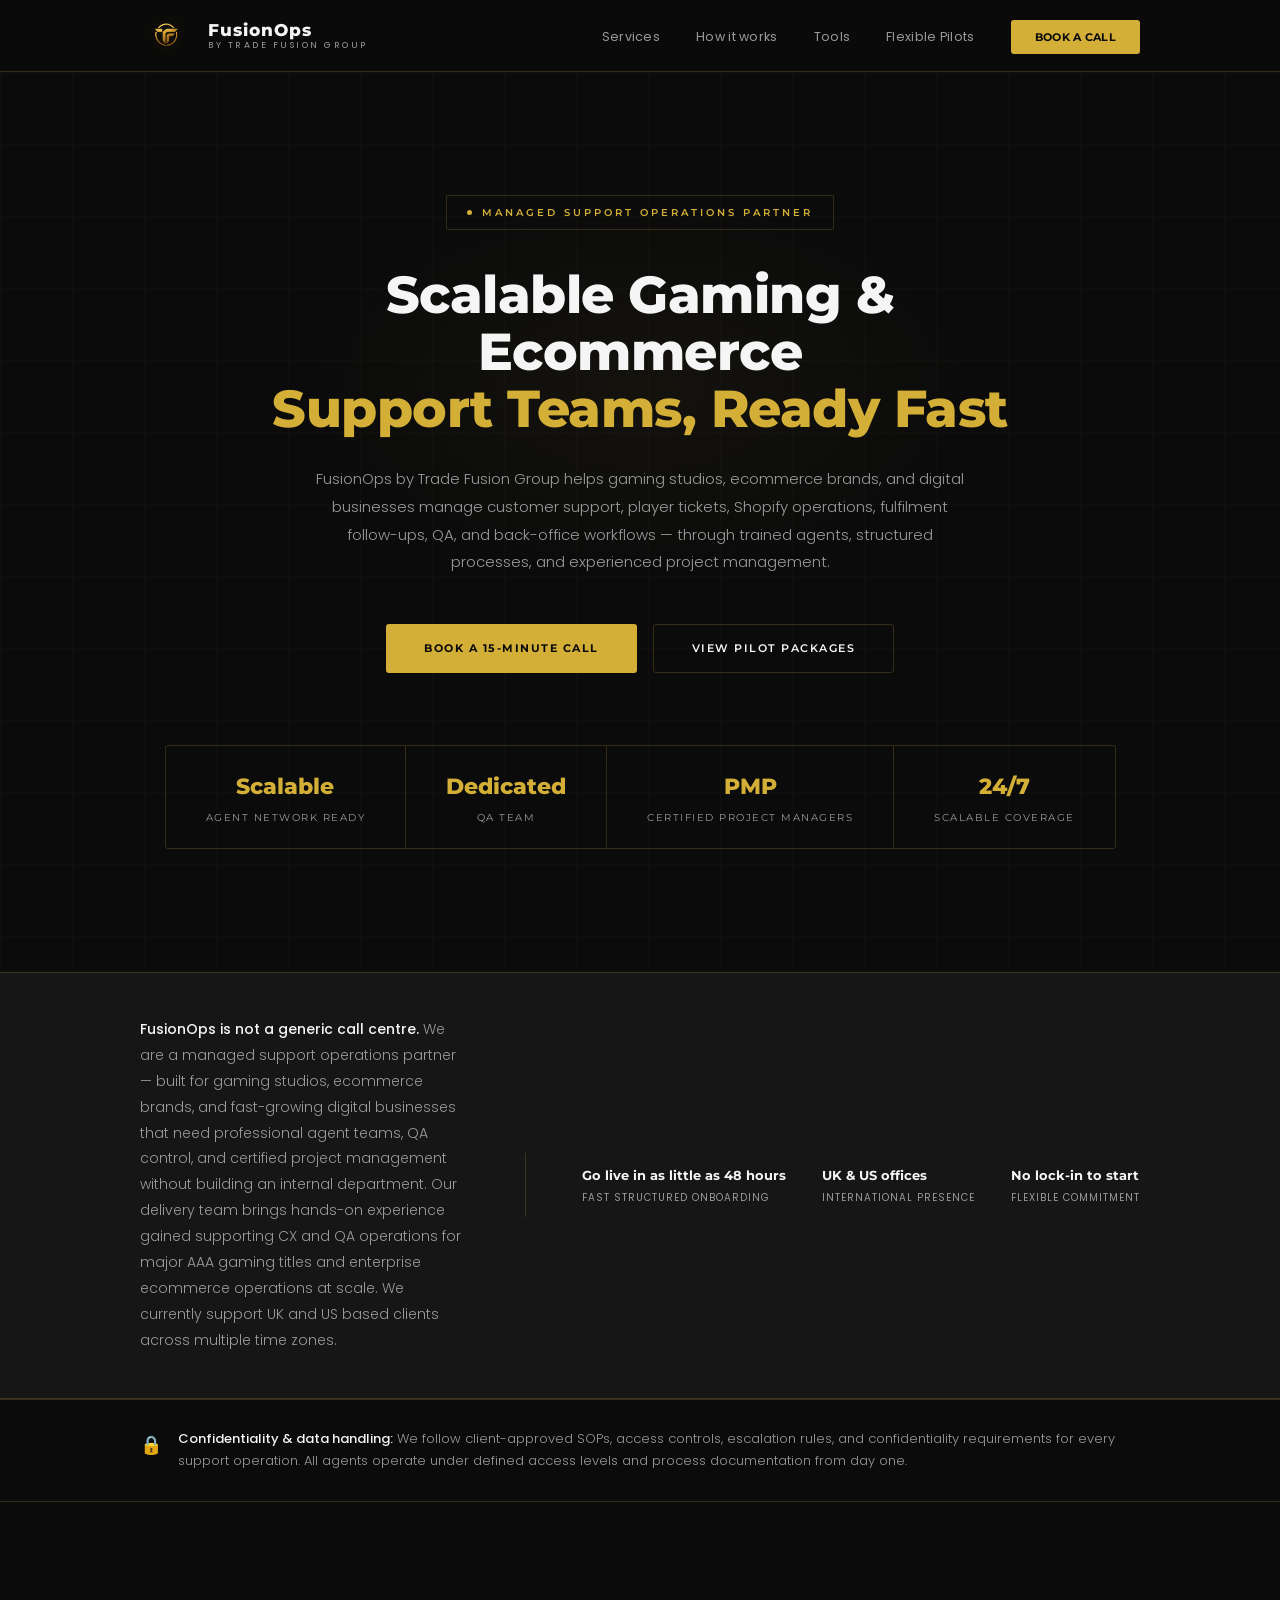
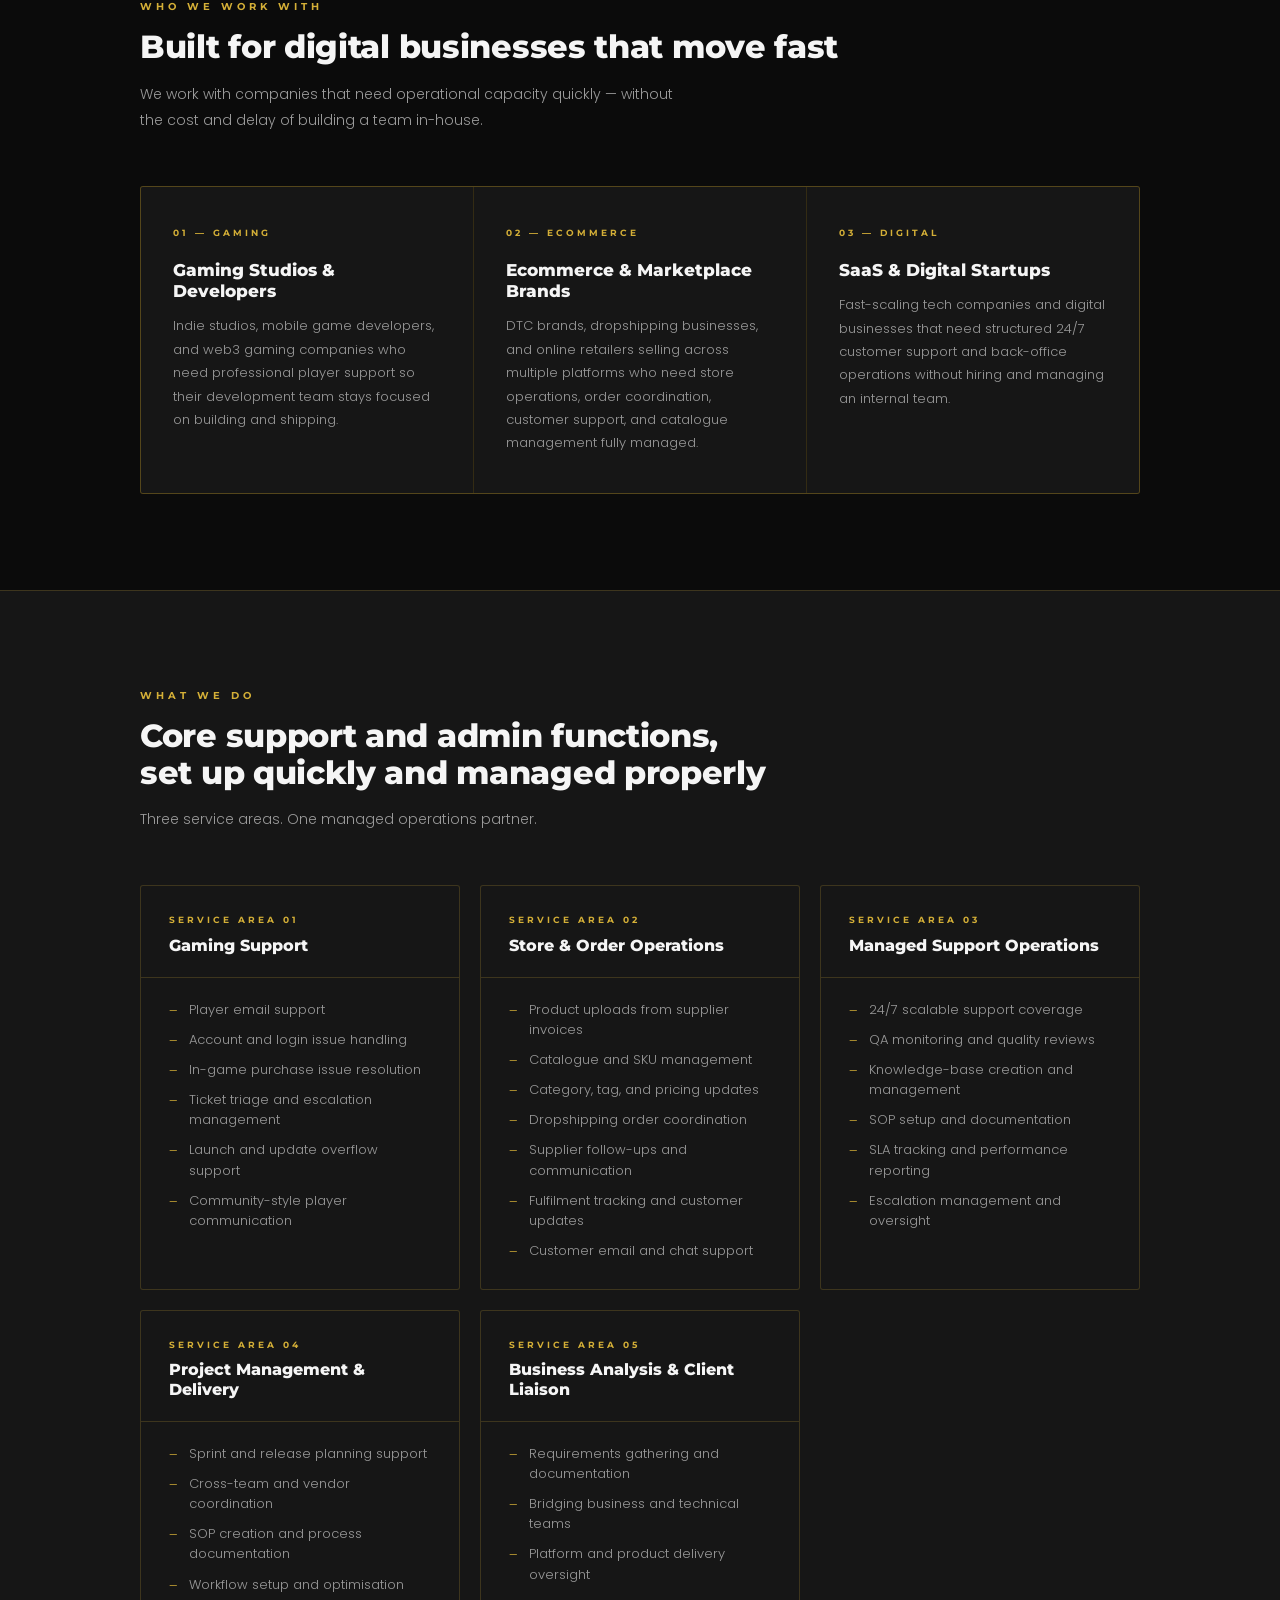
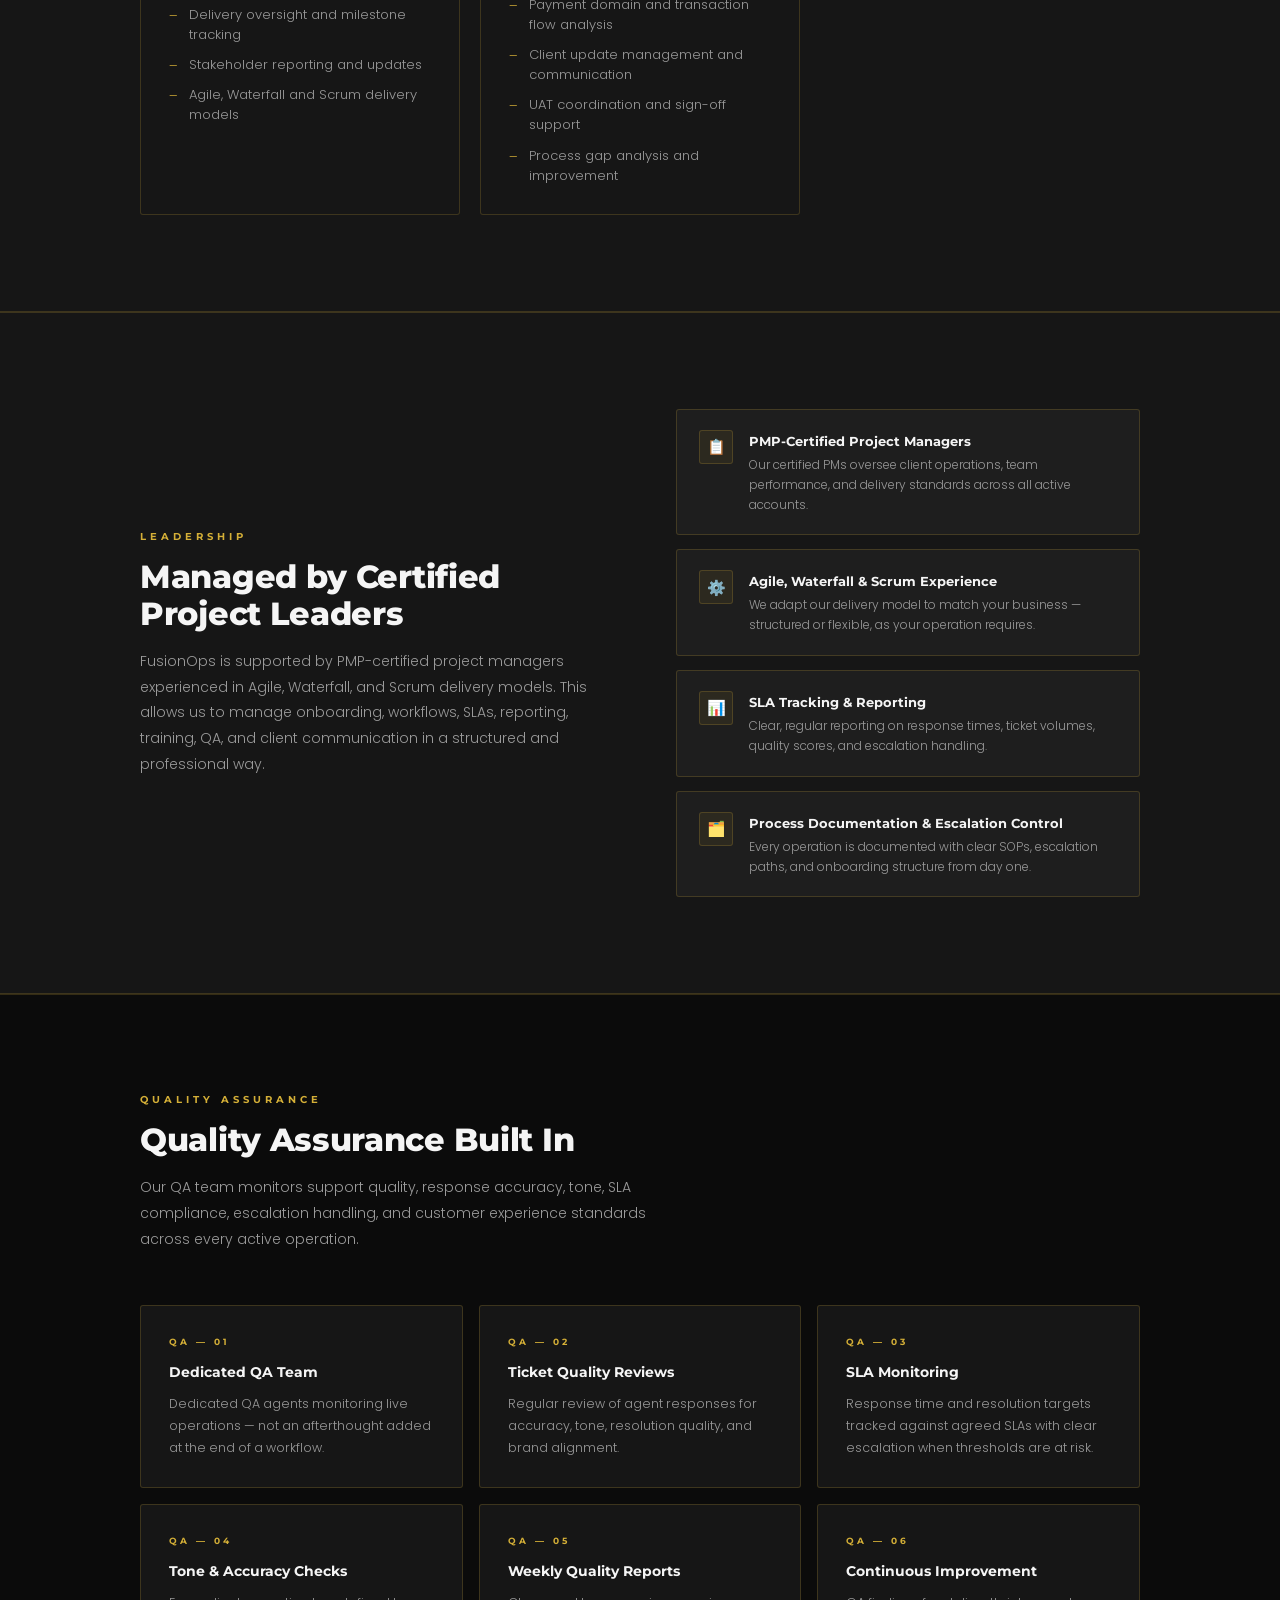
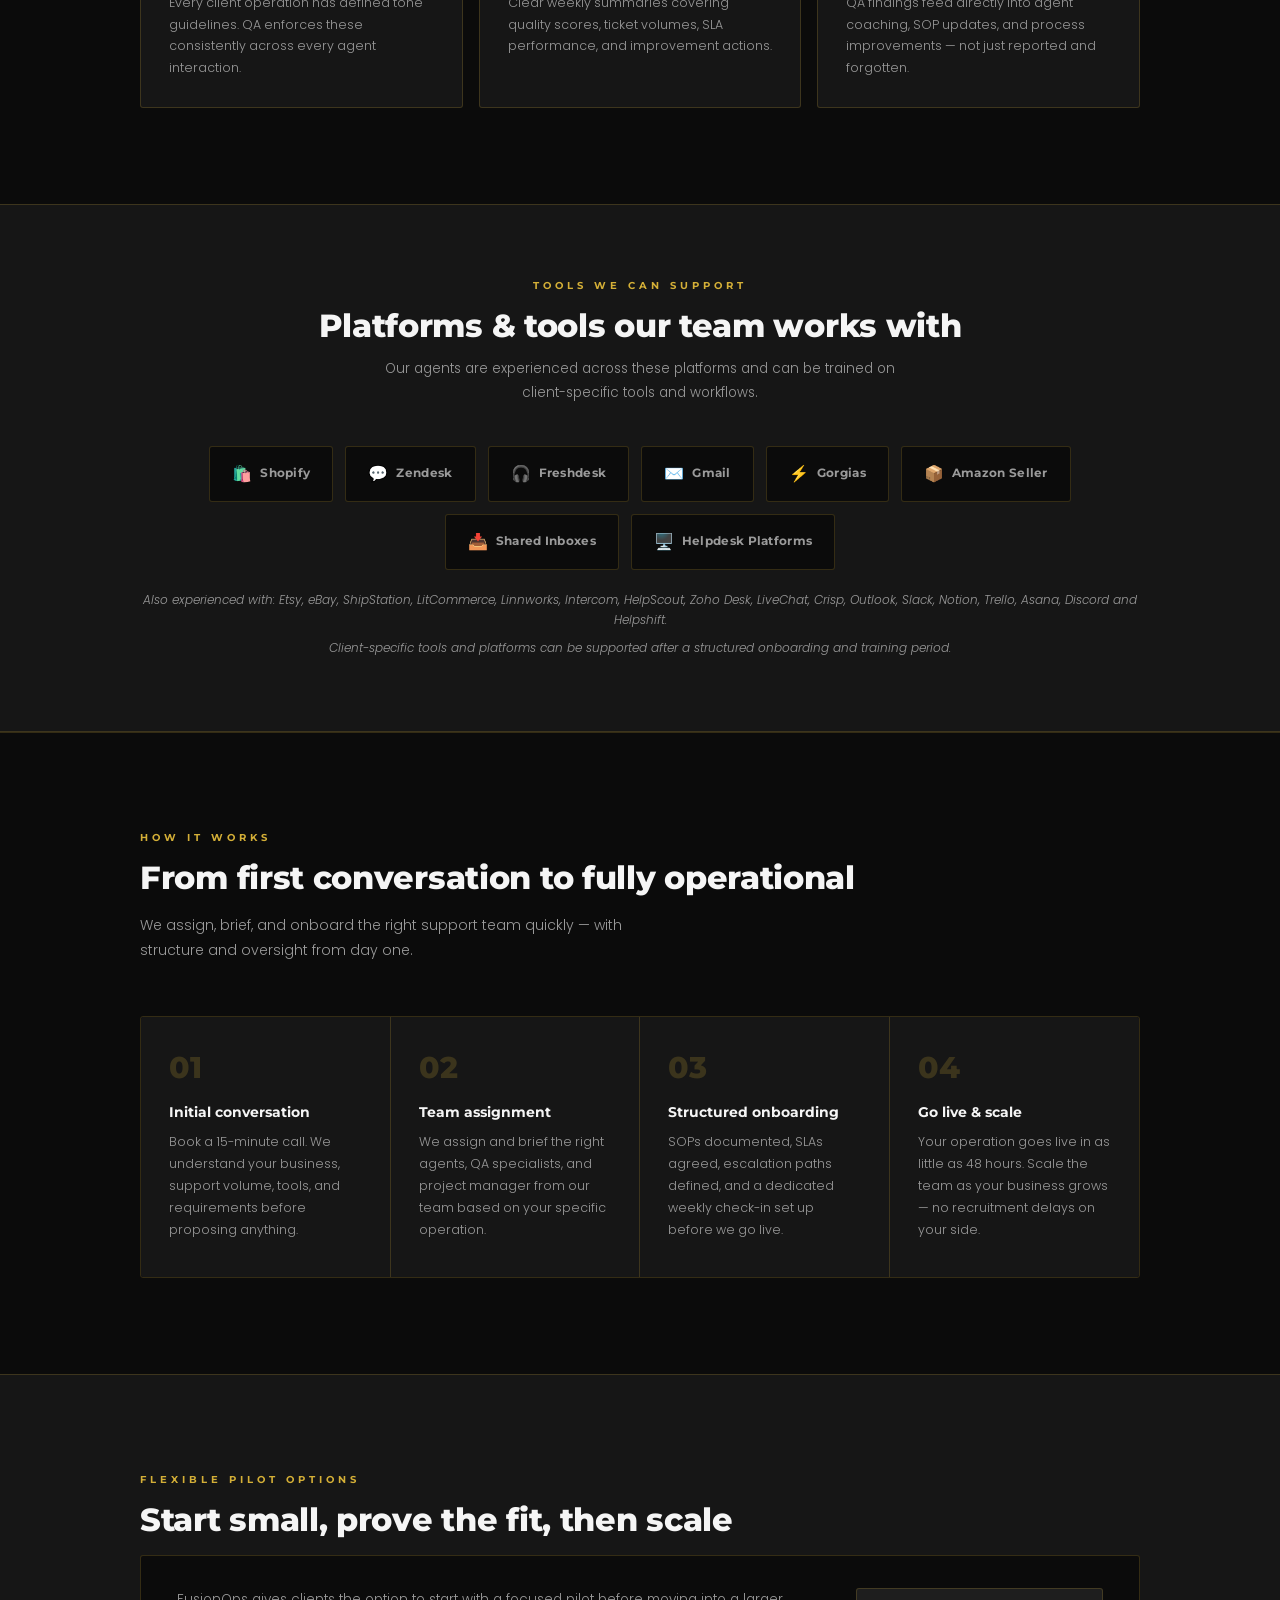
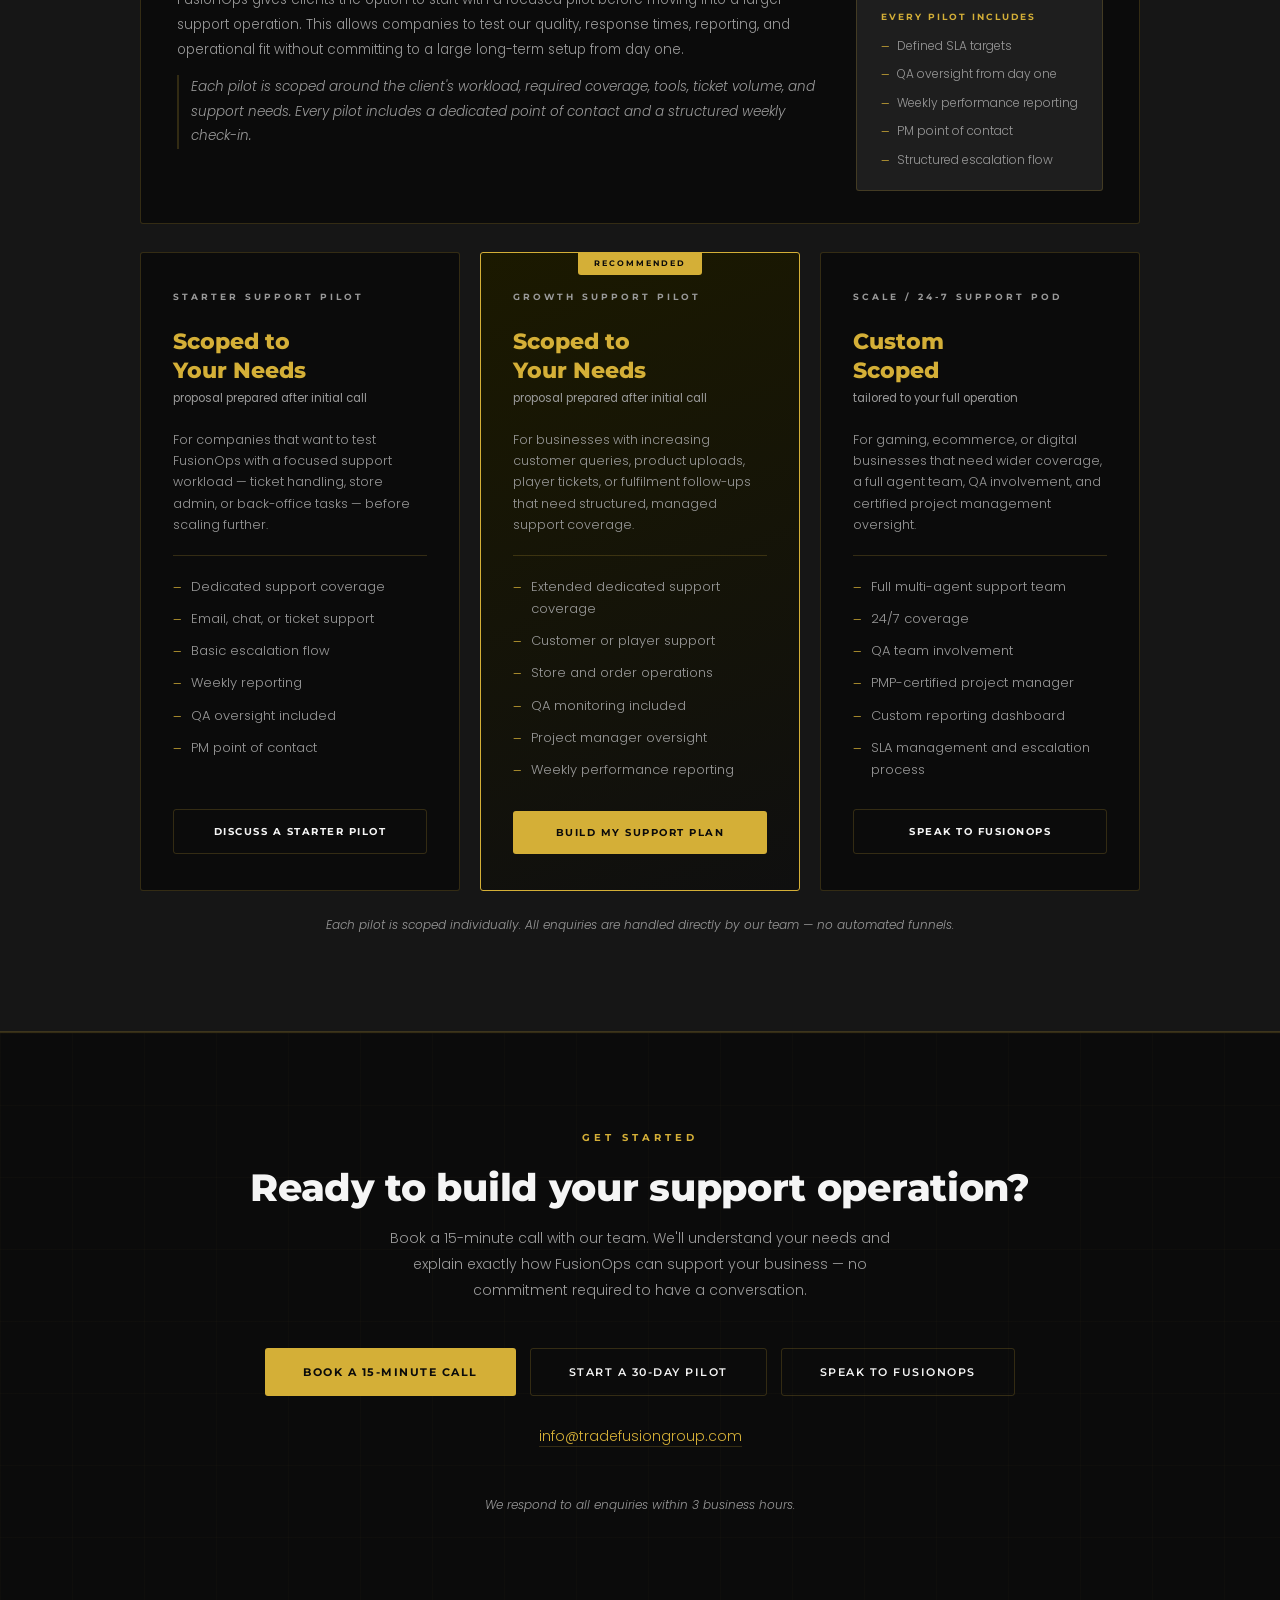
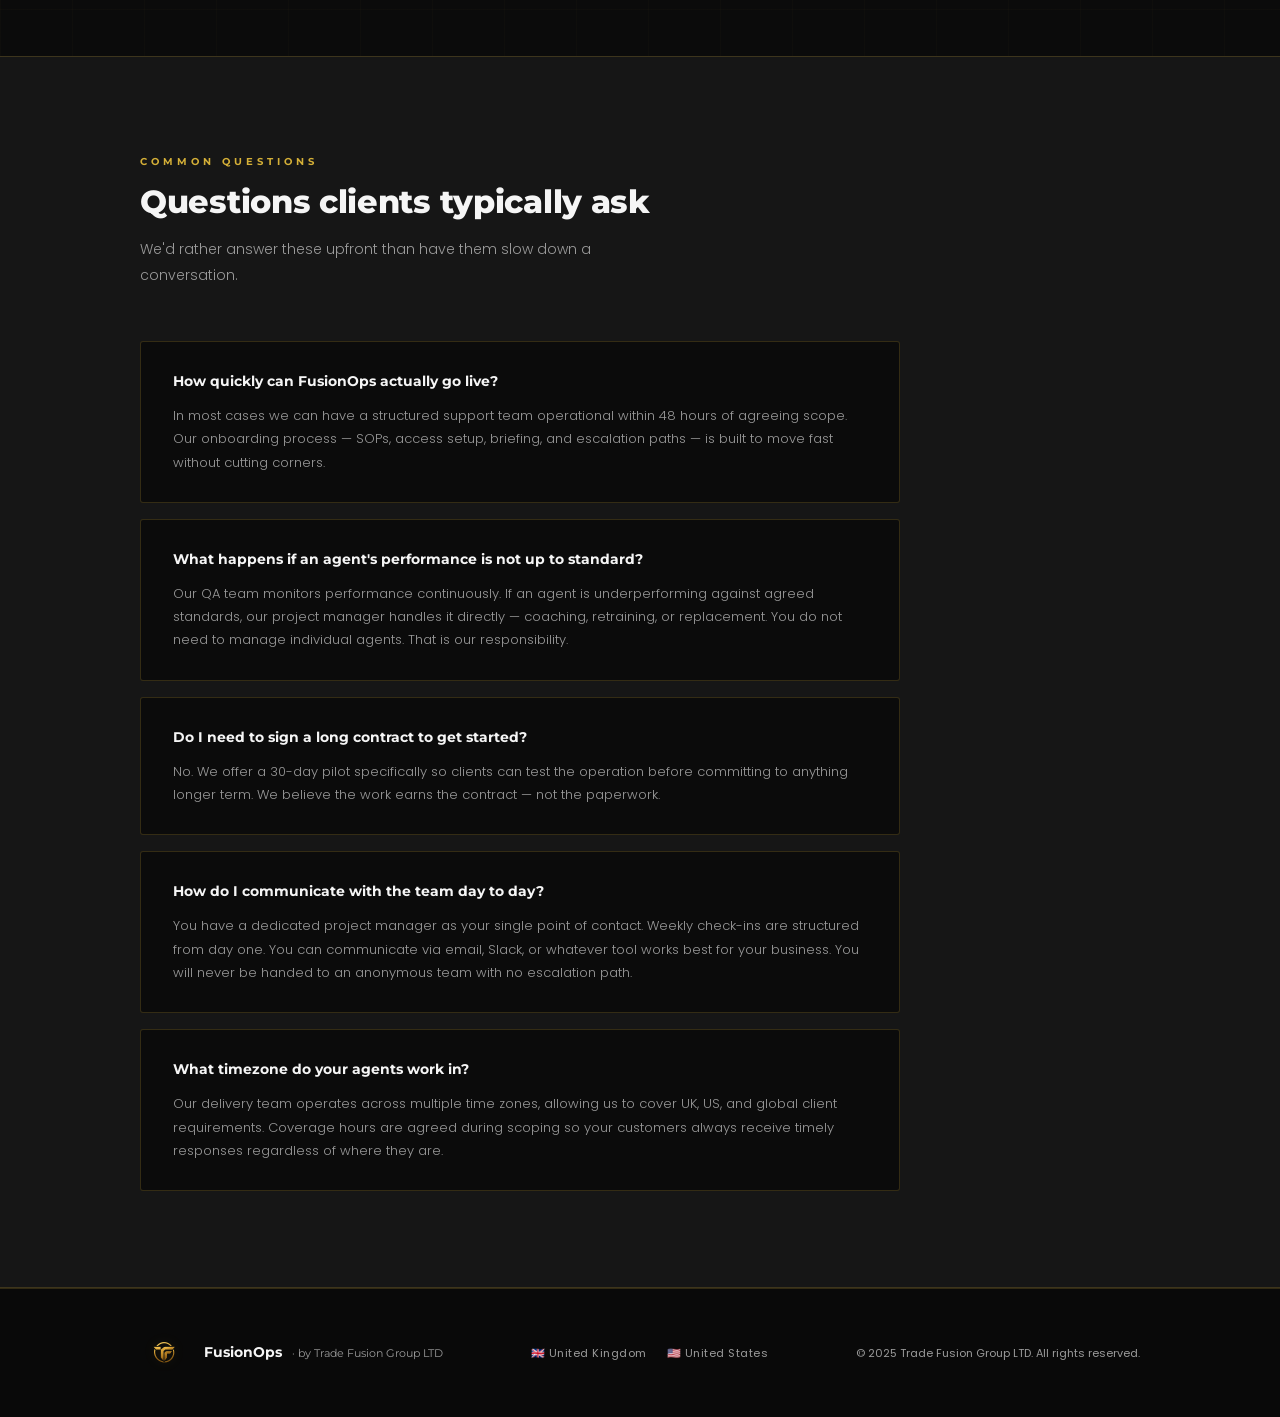
==== index.html @ d7ef48b3 "Add files via upload" ====
<!DOCTYPE html>
<html lang="en">
<head>
<meta charset="UTF-8">
<meta name="viewport" content="width=device-width, initial-scale=1.0">
<title>FusionOps — Managed Support Operations by Trade Fusion Group</title>
<link href="https://fonts.googleapis.com/css2?family=Montserrat:wght@300;400;500;600;700;800&family=Poppins:wght@300;400;500;600&display=swap" rel="stylesheet">
<style>
:root {
  --black: #0B0B0B;
  --charcoal: #161616;
  --charcoal2: #1e1e1e;
  --gold: #D4AF37;
  --gold-light: #E5C76B;
  --gold-soft: rgba(212,175,55,0.08);
  --gold-border: rgba(212,175,55,0.2);
  --gold-border-hover: rgba(212,175,55,0.45);
  --white: #F5F5F5;
  --muted: #9A9A9A;
  --border: rgba(255,255,255,0.06);
}
*,*::before,*::after{margin:0;padding:0;box-sizing:border-box}
html{scroll-behavior:smooth}
body{background:var(--black);color:var(--white);font-family:'Poppins',sans-serif;font-size:15px;line-height:1.7;-webkit-font-smoothing:antialiased}
.section-inner{max-width:1080px;margin:0 auto;padding:0 40px}
.section-tag{font-family:'Montserrat',sans-serif;font-size:10px;font-weight:700;letter-spacing:4px;text-transform:uppercase;color:var(--gold);margin-bottom:14px;display:block}
.section-title{font-family:'Montserrat',sans-serif;font-size:clamp(22px,2.8vw,32px);font-weight:800;color:var(--white);line-height:1.15;margin-bottom:16px;letter-spacing:-0.3px}
.section-sub{font-size:14px;color:var(--muted);max-width:540px;font-weight:300;line-height:1.85;margin-bottom:52px}
section{padding:96px 0}
.alt-bg{background:var(--charcoal)}

/* NAV */
nav{position:sticky;top:0;z-index:100;background:rgba(11,11,11,0.97);backdrop-filter:blur(20px);border-bottom:1px solid var(--gold-border);height:72px;display:flex;align-items:center}
.nav-inner{max-width:1080px;margin:0 auto;padding:0 40px;display:flex;align-items:center;justify-content:space-between;width:100%}
.nav-logo{display:flex;align-items:center;gap:16px;text-decoration:none}
.nav-logo-img{width:52px;height:52px;object-fit:contain;filter:drop-shadow(0 0 8px rgba(212,175,55,0.15))}
.nav-logo-text{display:flex;flex-direction:column;line-height:1.2}
.nav-fusion{font-family:'Montserrat',sans-serif;font-size:17px;font-weight:800;color:var(--white);letter-spacing:1px}
.nav-by{font-size:9px;color:var(--muted);letter-spacing:2.5px;text-transform:uppercase}
.nav-links{display:flex;align-items:center;gap:36px;list-style:none}
.nav-links a{text-decoration:none;color:var(--muted);font-size:12.5px;font-weight:400;letter-spacing:0.3px;transition:color 0.2s}
.nav-links a:hover{color:var(--white)}
.nav-cta{background:var(--gold)!important;color:#0B0B0B!important;padding:10px 24px!important;border-radius:3px;font-family:'Montserrat',sans-serif;font-weight:700!important;font-size:11px!important;letter-spacing:1px;text-transform:uppercase;transition:background 0.2s!important}
.nav-cta:hover{background:var(--gold-light)!important}

/* HERO */
.hero{min-height:100vh;display:flex;flex-direction:column;align-items:center;justify-content:center;text-align:center;padding:100px 40px;position:relative;overflow:hidden;background:var(--black)}
.hero-geo{position:absolute;inset:0;background-image:linear-gradient(rgba(212,175,55,0.025) 1px,transparent 1px),linear-gradient(90deg,rgba(212,175,55,0.025) 1px,transparent 1px);background-size:72px 72px;pointer-events:none}
.hero-glow{position:absolute;top:35%;left:50%;transform:translate(-50%,-50%);width:700px;height:400px;background:radial-gradient(ellipse,rgba(212,175,55,0.045) 0%,transparent 68%);pointer-events:none}
.hero-badge{display:inline-flex;align-items:center;gap:10px;border:1px solid var(--gold-border);padding:8px 20px;border-radius:2px;font-size:10px;font-weight:600;color:var(--gold);letter-spacing:3px;text-transform:uppercase;margin-bottom:36px;font-family:'Montserrat',sans-serif;position:relative}
.badge-dot{width:5px;height:5px;border-radius:50%;background:var(--gold);animation:pulse 2.5s infinite}
@keyframes pulse{0%,100%{opacity:1}50%{opacity:0.3}}
.hero h1{font-family:'Montserrat',sans-serif;font-size:clamp(28px,4.2vw,52px);font-weight:800;line-height:1.1;max-width:820px;margin-bottom:28px;color:var(--white);letter-spacing:-0.5px;position:relative}
.hero h1 em{font-style:normal;color:var(--gold)}
.hero-sub{font-size:15px;color:var(--muted);max-width:660px;font-weight:300;margin-bottom:48px;line-height:1.85;position:relative}
.hero-actions{display:flex;gap:16px;align-items:center;flex-wrap:wrap;justify-content:center;margin-bottom:72px;position:relative}
.btn-gold{background:var(--gold);color:#0B0B0B;padding:15px 38px;border-radius:3px;font-family:'Montserrat',sans-serif;font-size:11px;font-weight:700;letter-spacing:1.5px;text-transform:uppercase;text-decoration:none;transition:background 0.2s,transform 0.15s;display:inline-block}
.btn-gold:hover{background:var(--gold-light);transform:translateY(-2px)}
.btn-outline{background:transparent;color:var(--white);padding:14px 38px;border-radius:3px;border:1px solid var(--gold-border);font-family:'Montserrat',sans-serif;font-size:11px;font-weight:600;letter-spacing:1.5px;text-transform:uppercase;text-decoration:none;transition:border-color 0.2s,color 0.2s,transform 0.15s;display:inline-block}
.btn-outline:hover{border-color:var(--gold);color:var(--gold);transform:translateY(-2px)}
.hero-stats{display:flex;gap:0;border:1px solid var(--gold-border);border-radius:3px;overflow:hidden;position:relative}
.hero-stat{padding:22px 40px;border-right:1px solid var(--gold-border);display:flex;flex-direction:column;align-items:center;gap:5px;transition:background 0.2s}
.hero-stat:hover{background:var(--gold-soft)}
.hero-stat:last-child{border-right:none}
.stat-num{font-family:'Montserrat',sans-serif;font-size:22px;font-weight:800;color:var(--gold)}
.stat-label{font-size:9.5px;color:var(--muted);text-transform:uppercase;letter-spacing:1.5px;font-family:'Montserrat',sans-serif;white-space:nowrap}

/* INTRO BAND */
.intro-band{background:var(--charcoal);border-top:1px solid var(--gold-border);border-bottom:1px solid var(--gold-border);padding:44px 0}
.intro-inner{max-width:1080px;margin:0 auto;padding:0 40px;display:flex;align-items:center;gap:56px;flex-wrap:wrap}
.intro-text{flex:1;min-width:300px;font-size:14px;color:var(--muted);font-weight:300;line-height:1.85}
.intro-text strong{color:var(--white);font-weight:500}
.intro-divider{width:1px;height:64px;background:var(--gold-border);flex-shrink:0}
.intro-promise{display:flex;gap:36px;flex-wrap:wrap}
.ip-item{display:flex;flex-direction:column;gap:3px}
.ip-val{font-family:'Montserrat',sans-serif;font-size:13px;font-weight:700;color:var(--white)}
.ip-label{font-size:10px;color:var(--muted);letter-spacing:1px;text-transform:uppercase}

/* TRUST BAND */
.trust-band{background:var(--black);border-top:1px solid var(--gold-border);border-bottom:1px solid var(--gold-border);padding:28px 0}
.trust-inner{max-width:1080px;margin:0 auto;padding:0 40px;display:flex;align-items:flex-start;gap:16px}
.trust-icon{color:var(--gold);font-size:18px;flex-shrink:0;margin-top:2px}
.trust-text{font-size:13px;color:var(--muted);font-weight:300;line-height:1.75}
.trust-text strong{color:var(--white);font-weight:500}

/* SERVE */
.serve-grid{display:grid;grid-template-columns:repeat(auto-fit,minmax(300px,1fr));gap:1px;background:var(--gold-border);border:1px solid var(--gold-border);border-radius:3px;overflow:hidden}
.serve-card{background:var(--charcoal);padding:38px 32px;transition:background 0.25s}
.serve-card:hover{background:var(--charcoal2)}
.serve-card-num{font-family:'Montserrat',sans-serif;font-size:9px;font-weight:700;color:var(--gold);letter-spacing:3px;margin-bottom:20px;text-transform:uppercase}
.serve-card-title{font-family:'Montserrat',sans-serif;font-size:17px;font-weight:800;color:var(--white);margin-bottom:12px;line-height:1.25}
.serve-card-desc{font-size:13px;color:var(--muted);line-height:1.8;font-weight:300}

/* SERVICES */
.services-wrap{display:grid;grid-template-columns:repeat(auto-fit,minmax(300px,1fr));gap:20px}
.service-group{background:var(--charcoal);border:1px solid var(--gold-border);border-radius:3px;overflow:hidden;transition:border-color 0.25s}
.service-group:hover{border-color:var(--gold-border-hover)}
.sg-header{padding:26px 28px 22px;border-bottom:1px solid var(--gold-border)}
.sg-num{font-family:'Montserrat',sans-serif;font-size:9px;font-weight:700;letter-spacing:3px;color:var(--gold);text-transform:uppercase;margin-bottom:8px}
.sg-title{font-family:'Montserrat',sans-serif;font-size:16px;font-weight:800;color:var(--white);line-height:1.2}
.sg-body{padding:22px 28px 28px}
.sg-list{list-style:none;display:flex;flex-direction:column;gap:10px}
.sg-list li{display:flex;gap:12px;align-items:flex-start;font-size:13px;color:var(--muted);font-weight:300;line-height:1.55}
.sg-list li::before{content:'—';color:var(--gold);font-size:10px;flex-shrink:0;margin-top:4px}

/* PM */
.pm-section{background:var(--charcoal);border-top:1px solid var(--gold-border);border-bottom:1px solid var(--gold-border)}
.pm-grid{display:grid;grid-template-columns:1fr 1fr;gap:72px;align-items:center}
.pm-right{display:flex;flex-direction:column;gap:14px}
.pm-point{display:flex;gap:16px;align-items:flex-start;padding:20px 22px;background:var(--charcoal2);border:1px solid var(--gold-border);border-radius:3px;transition:border-color 0.2s}
.pm-point:hover{border-color:var(--gold-border-hover)}
.pm-icon{width:34px;height:34px;flex-shrink:0;border:1px solid var(--gold-border);border-radius:3px;display:flex;align-items:center;justify-content:center;font-size:15px;background:var(--gold-soft)}
.pm-point-title{font-family:'Montserrat',sans-serif;font-size:13px;font-weight:700;color:var(--white);margin-bottom:3px}
.pm-point-desc{font-size:12px;color:var(--muted);line-height:1.65;font-weight:300}

/* QA */
.qa-grid{display:grid;grid-template-columns:repeat(auto-fit,minmax(260px,1fr));gap:16px}
.qa-card{background:var(--charcoal);border:1px solid var(--gold-border);border-radius:3px;padding:28px;transition:border-color 0.2s,background 0.2s}
.qa-card:hover{border-color:var(--gold-border-hover);background:var(--charcoal2)}
.qa-card-num{font-family:'Montserrat',sans-serif;font-size:9px;font-weight:700;letter-spacing:3px;color:var(--gold);margin-bottom:12px;text-transform:uppercase}
.qa-card-title{font-family:'Montserrat',sans-serif;font-size:14px;font-weight:700;color:var(--white);margin-bottom:8px}
.qa-card-desc{font-size:12.5px;color:var(--muted);line-height:1.75;font-weight:300}

/* TOOLS */
.tools-section{background:var(--charcoal);border-top:1px solid var(--gold-border);border-bottom:1px solid var(--gold-border);padding:72px 0}
.tools-grid{display:flex;flex-wrap:wrap;gap:12px;align-items:center;justify-content:center}
.tool-item{display:flex;align-items:center;justify-content:center;padding:14px 22px;background:var(--black);border:1px solid var(--gold-border);border-radius:3px;transition:border-color 0.2s,background 0.2s;min-width:110px;height:56px}
.tool-item:hover{border-color:var(--gold-border-hover);background:#111}
.tool-label{font-family:'Montserrat',sans-serif;font-size:12px;font-weight:700;color:var(--muted);letter-spacing:0.3px;transition:color 0.2s;white-space:nowrap}
.tool-item:hover .tool-label{color:var(--white)}
.tool-icon{font-size:16px;margin-right:8px;flex-shrink:0}
.tool-note{text-align:center;font-size:12px;color:var(--muted);margin-top:20px;font-weight:300;font-style:italic}

/* STEPS */
.steps{display:grid;grid-template-columns:repeat(auto-fit,minmax(220px,1fr));gap:0;border:1px solid var(--gold-border);border-radius:3px;overflow:hidden}
.step-item{padding:36px 28px;border-right:1px solid var(--gold-border);background:var(--charcoal);transition:background 0.2s}
.step-item:last-child{border-right:none}
.step-item:hover{background:var(--charcoal2)}
.step-n{font-family:'Montserrat',sans-serif;font-size:30px;font-weight:800;color:var(--gold-border);line-height:1;margin-bottom:20px}
.step-title{font-family:'Montserrat',sans-serif;font-size:14px;font-weight:700;color:var(--white);margin-bottom:10px;line-height:1.3}
.step-desc{font-size:12.5px;color:var(--muted);line-height:1.75;font-weight:300}

/* PRICING */
.pilot-section{background:var(--charcoal);border-top:1px solid var(--gold-border);border-bottom:1px solid var(--gold-border)}
.pilot-intro{background:var(--black);border:1px solid var(--gold-border);border-radius:3px;padding:32px 36px;margin-bottom:28px;display:flex;gap:32px;align-items:flex-start;flex-wrap:wrap}
.pilot-intro-text{flex:1;min-width:280px}
.pilot-intro-text p{font-size:13.5px;color:var(--muted);font-weight:300;line-height:1.85}
.pilot-intro-text p+p{margin-top:12px}
.pilot-intro-note{font-size:12px;color:var(--gold);font-style:italic;margin-top:16px;padding-left:12px;border-left:2px solid var(--gold-border);font-weight:300}
.pilot-scope{background:var(--charcoal2);border:1px solid var(--gold-border);border-radius:3px;padding:20px 24px;min-width:220px;flex-shrink:0;align-self:center}
.pilot-scope-title{font-family:'Montserrat',sans-serif;font-size:9px;font-weight:700;letter-spacing:2px;text-transform:uppercase;color:var(--gold);margin-bottom:12px}
.pilot-scope-list{list-style:none;display:flex;flex-direction:column;gap:8px}
.pilot-scope-list li{font-size:12px;color:var(--muted);font-weight:300;display:flex;gap:8px;align-items:flex-start}
.pilot-scope-list li::before{content:'—';color:var(--gold);font-size:10px;flex-shrink:0;margin-top:3px}
.pricing-grid{display:grid;grid-template-columns:repeat(auto-fit,minmax(280px,1fr));gap:20px}
.price-card{background:var(--black);border:1px solid var(--gold-border);border-radius:3px;padding:36px 32px;display:flex;flex-direction:column;transition:border-color 0.25s,transform 0.2s;position:relative}
.price-card:hover{border-color:var(--gold-border-hover);transform:translateY(-3px)}
.price-card.featured{border-color:var(--gold);background:linear-gradient(160deg,#1b1900,#0f0f0f)}
.featured-badge{position:absolute;top:-1px;left:50%;transform:translateX(-50%);background:var(--gold);color:#0B0B0B;font-family:'Montserrat',sans-serif;font-size:8px;font-weight:700;letter-spacing:2px;text-transform:uppercase;padding:5px 16px;border-radius:0 0 3px 3px;white-space:nowrap}
.price-tier{font-family:'Montserrat',sans-serif;font-size:9px;font-weight:700;letter-spacing:3px;text-transform:uppercase;color:var(--muted);margin-bottom:16px}
.price-amount{font-family:'Montserrat',sans-serif;font-size:40px;font-weight:800;color:var(--white);line-height:1;margin-bottom:4px}
.price-amount sup{font-size:18px;vertical-align:super;color:var(--gold)}
.price-amount.custom{font-size:22px;color:var(--gold);margin-top:8px;line-height:1.3}
.price-period{font-size:11.5px;color:var(--muted);margin-bottom:20px}
.price-blurb{font-size:12.5px;color:var(--muted);font-weight:300;line-height:1.7;margin-bottom:20px}
.price-divider{height:1px;background:var(--gold-border);margin-bottom:20px}
.price-features{list-style:none;display:flex;flex-direction:column;gap:10px;flex:1;margin-bottom:28px}
.price-features li{display:flex;gap:10px;align-items:flex-start;font-size:13px;color:var(--muted);font-weight:300}
.pf-check{color:var(--gold);font-size:10px;flex-shrink:0;margin-top:4px}
.price-cta{display:block;text-align:center;padding:13px;border-radius:3px;font-family:'Montserrat',sans-serif;font-size:10px;font-weight:700;letter-spacing:1.5px;text-transform:uppercase;text-decoration:none;transition:all 0.2s}
.cta-gold{background:var(--gold);color:#0B0B0B}
.cta-gold:hover{background:var(--gold-light)}
.cta-outline{background:transparent;color:var(--white);border:1px solid var(--gold-border)}
.cta-outline:hover{border-color:var(--gold);color:var(--gold)}
.price-all-note{text-align:center;font-size:12px;color:var(--muted);margin-top:24px;font-style:italic;font-weight:300}

/* CTA */
.cta-section{text-align:center;padding:96px 40px;background:var(--black);border-top:1px solid var(--gold-border);position:relative;overflow:hidden}
.cta-section::before{content:'';position:absolute;inset:0;background-image:linear-gradient(rgba(212,175,55,0.02) 1px,transparent 1px),linear-gradient(90deg,rgba(212,175,55,0.02) 1px,transparent 1px);background-size:72px 72px;pointer-events:none}
.cta-tag{font-family:'Montserrat',sans-serif;font-size:10px;font-weight:700;letter-spacing:4px;text-transform:uppercase;color:var(--gold);margin-bottom:20px;display:block;position:relative}
.cta-section h2{font-family:'Montserrat',sans-serif;font-size:clamp(24px,3.2vw,38px);font-weight:800;color:var(--white);letter-spacing:-0.3px;margin-bottom:16px;line-height:1.15;position:relative}
.cta-section>p{font-size:14px;color:var(--muted);font-weight:300;margin-bottom:44px;max-width:500px;margin-left:auto;margin-right:auto;line-height:1.85;position:relative}
.cta-actions{display:flex;gap:14px;justify-content:center;flex-wrap:wrap;margin-bottom:28px;position:relative}
.cta-contact{font-size:13px;color:var(--muted);position:relative}
.cta-contact a{color:var(--gold);text-decoration:none;border-bottom:1px solid var(--gold-border);transition:border-color 0.2s}
.cta-contact a:hover{border-color:var(--gold)}

/* FOOTER */
footer{background:#090909;border-top:1px solid var(--gold-border);padding:40px 0}
.footer-inner{max-width:1080px;margin:0 auto;padding:0 40px;display:flex;align-items:center;justify-content:space-between;gap:20px;flex-wrap:wrap}
.footer-logo{display:flex;align-items:center;gap:16px}
.footer-logo img{width:48px;height:48px;object-fit:contain;filter:drop-shadow(0 0 6px rgba(212,175,55,0.12))}
.footer-brand{font-family:'Montserrat',sans-serif;font-size:14px;font-weight:700;color:var(--white)}
.footer-brand span{color:var(--muted);font-weight:400;font-size:11px;margin-left:6px}
.footer-offices{display:flex;gap:20px;font-size:11px;color:var(--muted);letter-spacing:0.5px}
.footer-copy{font-size:11px;color:var(--muted)}

/* RESPONSIVE */
@media(max-width:768px){
  .nav-inner{padding:0 20px}
  .nav-links{display:none}
  .section-inner{padding:0 20px}
  section{padding:64px 0}
  .hero{padding:72px 20px;min-height:auto}
  .hero-stats{flex-wrap:wrap}
  .hero-stat{flex:1;min-width:140px;border-right:none;border-bottom:1px solid var(--gold-border)}
  .hero-stat:last-child{border-bottom:none}
  .pm-grid{grid-template-columns:1fr;gap:40px}
  .cta-section{padding:64px 20px}
  .footer-inner{padding:0 20px;flex-direction:column;text-align:center;gap:20px}
  .footer-offices{justify-content:center}
  .intro-inner{gap:24px}
  .intro-divider{display:none}
  .steps{grid-template-columns:1fr}
  .step-item{border-right:none;border-bottom:1px solid var(--gold-border)}
  .step-item:last-child{border-bottom:none}
  .pilot-intro{flex-direction:column}
  .tools-grid{gap:10px}
  .tool-item{min-width:100px;padding:12px 16px}
}
</style>
</head>
<body>

<!-- NAV -->
<nav>
  <div class="nav-inner">
    <a href="#" class="nav-logo">
      <img src="GOLDLOGO.png" alt="Trade Fusion Group" class="nav-logo-img">
      <div class="nav-logo-text">
        <span class="nav-fusion">FusionOps</span>
        <span class="nav-by">by Trade Fusion Group</span>
      </div>
    </a>
    <ul class="nav-links">
      <li><a href="#services">Services</a></li>
      <li><a href="#process">How it works</a></li>
      <li><a href="#tools">Tools</a></li>
      <li><a href="#pricing">Flexible Pilots</a></li>
      <li><a href="#contact" class="nav-cta">Book a Call</a></li>
    </ul>
  </div>
</nav>

<!-- HERO -->
<section class="hero">
  <div class="hero-geo"></div>
  <div class="hero-glow"></div>
  <div class="hero-badge"><div class="badge-dot"></div>Managed Support Operations Partner</div>
  <h1>Scalable Gaming &amp; Ecommerce<br><em>Support Teams, Ready Fast</em></h1>
  <p class="hero-sub">FusionOps by Trade Fusion Group helps gaming studios, ecommerce brands, and digital businesses manage customer support, player tickets, Shopify operations, fulfilment follow-ups, QA, and back-office workflows — through trained agents, structured processes, and experienced project management.</p>
  <div class="hero-actions">
    <a href="mailto:info@tradefusiongroup.com?subject=Book a 15-Minute Call — FusionOps" class="btn-gold">Book a 15-Minute Call</a>
    <a href="#pricing" class="btn-outline">View Pilot Packages</a>
  </div>
  <div class="hero-stats">
    <div class="hero-stat"><span class="stat-num">Scalable</span><span class="stat-label">Agent Network Ready</span></div>
    <div class="hero-stat"><span class="stat-num">Dedicated</span><span class="stat-label">QA Team</span></div>
    <div class="hero-stat"><span class="stat-num">PMP</span><span class="stat-label">Certified Project Managers</span></div>
    <div class="hero-stat"><span class="stat-num">24/7</span><span class="stat-label">Scalable Coverage</span></div>
  </div>
</section>

<!-- INTRO BAND -->
<div class="intro-band">
  <div class="intro-inner">
    <p class="intro-text"><strong>FusionOps is not a generic call centre.</strong> We are a managed support operations partner — built for gaming studios, ecommerce brands, and fast-growing digital businesses that need professional agent teams, QA control, and certified project management without building an internal department. Our delivery team brings hands-on experience gained supporting CX and QA operations for major AAA gaming titles and enterprise ecommerce operations at scale. We currently support UK and US based clients across multiple time zones.</p>
    <div class="intro-divider"></div>
    <div class="intro-promise">
      <div class="ip-item"><span class="ip-val">Go live in as little as 48 hours</span><span class="ip-label">Fast structured onboarding</span></div>
      <div class="ip-item"><span class="ip-val">UK &amp; US offices</span><span class="ip-label">International presence</span></div>
      <div class="ip-item"><span class="ip-val">No lock-in to start</span><span class="ip-label">Flexible commitment</span></div>
    </div>
  </div>
</div>

<!-- TRUST BAND -->
<div class="trust-band">
  <div class="trust-inner">
    <div class="trust-icon">🔒</div>
    <p class="trust-text"><strong>Confidentiality &amp; data handling:</strong> We follow client-approved SOPs, access controls, escalation rules, and confidentiality requirements for every support operation. All agents operate under defined access levels and process documentation from day one.</p>
  </div>
</div>

<!-- WHO WE SERVE -->
<section>
  <div class="section-inner">
    <span class="section-tag">Who we work with</span>
    <h2 class="section-title">Built for digital businesses that move fast</h2>
    <p class="section-sub">We work with companies that need operational capacity quickly — without the cost and delay of building a team in-house.</p>
    <div class="serve-grid">
      <div class="serve-card">
        <div class="serve-card-num">01 — Gaming</div>
        <div class="serve-card-title">Gaming Studios &amp; Developers</div>
        <div class="serve-card-desc">Indie studios, mobile game developers, and web3 gaming companies who need professional player support so their development team stays focused on building and shipping.</div>
      </div>
      <div class="serve-card">
        <div class="serve-card-num">02 — Ecommerce</div>
        <div class="serve-card-title">Ecommerce &amp; Marketplace Brands</div>
        <div class="serve-card-desc">DTC brands, dropshipping businesses, and online retailers selling across multiple platforms who need store operations, order coordination, customer support, and catalogue management fully managed.</div>
      </div>
      <div class="serve-card">
        <div class="serve-card-num">03 — Digital</div>
        <div class="serve-card-title">SaaS &amp; Digital Startups</div>
        <div class="serve-card-desc">Fast-scaling tech companies and digital businesses that need structured 24/7 customer support and back-office operations without hiring and managing an internal team.</div>
      </div>
    </div>
  </div>
</section>

<!-- SERVICES -->
<section class="alt-bg" id="services" style="border-top:1px solid var(--gold-border);border-bottom:1px solid var(--gold-border)">
  <div class="section-inner">
    <span class="section-tag">What we do</span>
    <h2 class="section-title">Core support and admin functions,<br>set up quickly and managed properly</h2>
    <p class="section-sub">Three service areas. One managed operations partner.</p>
    <div class="services-wrap">
      <div class="service-group">
        <div class="sg-header"><div class="sg-num">Service Area 01</div><div class="sg-title">Gaming Support</div></div>
        <div class="sg-body"><ul class="sg-list">
          <li>Player email support</li>
          <li>Account and login issue handling</li>
          <li>In-game purchase issue resolution</li>
          <li>Ticket triage and escalation management</li>
          <li>Launch and update overflow support</li>
          <li>Community-style player communication</li>
        </ul></div>
      </div>
      <div class="service-group">
        <div class="sg-header"><div class="sg-num">Service Area 02</div><div class="sg-title">Store &amp; Order Operations</div></div>
        <div class="sg-body"><ul class="sg-list">
          <li>Product uploads from supplier invoices</li>
          <li>Catalogue and SKU management</li>
          <li>Category, tag, and pricing updates</li>
          <li>Dropshipping order coordination</li>
          <li>Supplier follow-ups and communication</li>
          <li>Fulfilment tracking and customer updates</li>
          <li>Customer email and chat support</li>
        </ul></div>
      </div>
      <div class="service-group">
        <div class="sg-header"><div class="sg-num">Service Area 03</div><div class="sg-title">Managed Support Operations</div></div>
        <div class="sg-body"><ul class="sg-list">
          <li>24/7 scalable support coverage</li>
          <li>QA monitoring and quality reviews</li>
          <li>Knowledge-base creation and management</li>
          <li>SOP setup and documentation</li>
          <li>SLA tracking and performance reporting</li>
          <li>Escalation management and oversight</li>
        </ul></div>
      </div>
      <div class="service-group">
        <div class="sg-header"><div class="sg-num">Service Area 04</div><div class="sg-title">Project Management &amp; Delivery</div></div>
        <div class="sg-body"><ul class="sg-list">
          <li>Sprint and release planning support</li>
          <li>Cross-team and vendor coordination</li>
          <li>SOP creation and process documentation</li>
          <li>Workflow setup and optimisation</li>
          <li>Delivery oversight and milestone tracking</li>
          <li>Stakeholder reporting and updates</li>
          <li>Agile, Waterfall and Scrum delivery models</li>
        </ul></div>
      </div>
      <div class="service-group">
        <div class="sg-header"><div class="sg-num">Service Area 05</div><div class="sg-title">Business Analysis &amp; Client Liaison</div></div>
        <div class="sg-body"><ul class="sg-list">
          <li>Requirements gathering and documentation</li>
          <li>Bridging business and technical teams</li>
          <li>Platform and product delivery oversight</li>
          <li>Payment domain and transaction flow analysis</li>
          <li>Client update management and communication</li>
          <li>UAT coordination and sign-off support</li>
          <li>Process gap analysis and improvement</li>
        </ul></div>
      </div>
  </div>
</section>

<!-- PM SECTION -->
<section class="pm-section">
  <div class="section-inner">
    <div class="pm-grid">
      <div>
        <span class="section-tag">Leadership</span>
        <h2 class="section-title">Managed by Certified Project Leaders</h2>
        <p class="section-sub" style="margin-bottom:0">FusionOps is supported by PMP-certified project managers experienced in Agile, Waterfall, and Scrum delivery models. This allows us to manage onboarding, workflows, SLAs, reporting, training, QA, and client communication in a structured and professional way.</p>
      </div>
      <div class="pm-right">
        <div class="pm-point"><div class="pm-icon">📋</div><div><div class="pm-point-title">PMP-Certified Project Managers</div><div class="pm-point-desc">Our certified PMs oversee client operations, team performance, and delivery standards across all active accounts.</div></div></div>
        <div class="pm-point"><div class="pm-icon">⚙️</div><div><div class="pm-point-title">Agile, Waterfall &amp; Scrum Experience</div><div class="pm-point-desc">We adapt our delivery model to match your business — structured or flexible, as your operation requires.</div></div></div>
        <div class="pm-point"><div class="pm-icon">📊</div><div><div class="pm-point-title">SLA Tracking &amp; Reporting</div><div class="pm-point-desc">Clear, regular reporting on response times, ticket volumes, quality scores, and escalation handling.</div></div></div>
        <div class="pm-point"><div class="pm-icon">🗂️</div><div><div class="pm-point-title">Process Documentation &amp; Escalation Control</div><div class="pm-point-desc">Every operation is documented with clear SOPs, escalation paths, and onboarding structure from day one.</div></div></div>
      </div>
    </div>
  </div>
</section>

<!-- QA -->
<section style="border-top:1px solid var(--gold-border)">
  <div class="section-inner">
    <span class="section-tag">Quality Assurance</span>
    <h2 class="section-title">Quality Assurance Built In</h2>
    <p class="section-sub">Our QA team monitors support quality, response accuracy, tone, SLA compliance, escalation handling, and customer experience standards across every active operation.</p>
    <div class="qa-grid">
      <div class="qa-card"><div class="qa-card-num">QA — 01</div><div class="qa-card-title">Dedicated QA Team</div><div class="qa-card-desc">Dedicated QA agents monitoring live operations — not an afterthought added at the end of a workflow.</div></div>
      <div class="qa-card"><div class="qa-card-num">QA — 02</div><div class="qa-card-title">Ticket Quality Reviews</div><div class="qa-card-desc">Regular review of agent responses for accuracy, tone, resolution quality, and brand alignment.</div></div>
      <div class="qa-card"><div class="qa-card-num">QA — 03</div><div class="qa-card-title">SLA Monitoring</div><div class="qa-card-desc">Response time and resolution targets tracked against agreed SLAs with clear escalation when thresholds are at risk.</div></div>
      <div class="qa-card"><div class="qa-card-num">QA — 04</div><div class="qa-card-title">Tone &amp; Accuracy Checks</div><div class="qa-card-desc">Every client operation has defined tone guidelines. QA enforces these consistently across every agent interaction.</div></div>
      <div class="qa-card"><div class="qa-card-num">QA — 05</div><div class="qa-card-title">Weekly Quality Reports</div><div class="qa-card-desc">Clear weekly summaries covering quality scores, ticket volumes, SLA performance, and improvement actions.</div></div>
      <div class="qa-card"><div class="qa-card-num">QA — 06</div><div class="qa-card-title">Continuous Improvement</div><div class="qa-card-desc">QA findings feed directly into agent coaching, SOP updates, and process improvements — not just reported and forgotten.</div></div>
    </div>
  </div>
</section>

<!-- TOOLS -->
<div class="tools-section" id="tools">
  <div class="section-inner">
    <span class="section-tag" style="text-align:center">Tools we can support</span>
    <h2 class="section-title" style="text-align:center;margin-bottom:12px">Platforms &amp; tools our team works with</h2>
    <p style="text-align:center;font-size:13.5px;color:var(--muted);font-weight:300;margin-bottom:40px;max-width:520px;margin-left:auto;margin-right:auto;line-height:1.8">Our agents are experienced across these platforms and can be trained on client-specific tools and workflows.</p>
    <div class="tools-grid">
      <div class="tool-item"><span class="tool-icon">🛍️</span><span class="tool-label">Shopify</span></div>
      <div class="tool-item"><span class="tool-icon">💬</span><span class="tool-label">Zendesk</span></div>
      <div class="tool-item"><span class="tool-icon">🎧</span><span class="tool-label">Freshdesk</span></div>
      <div class="tool-item"><span class="tool-icon">✉️</span><span class="tool-label">Gmail</span></div>
      <div class="tool-item"><span class="tool-icon">⚡</span><span class="tool-label">Gorgias</span></div>
      <div class="tool-item"><span class="tool-icon">📦</span><span class="tool-label">Amazon Seller</span></div>
      <div class="tool-item"><span class="tool-icon">📥</span><span class="tool-label">Shared Inboxes</span></div>
      <div class="tool-item"><span class="tool-icon">🖥️</span><span class="tool-label">Helpdesk Platforms</span></div>
    </div>
    <p class="tool-note">Also experienced with: Etsy, eBay, ShipStation, LitCommerce, Linnworks, Intercom, HelpScout, Zoho Desk, LiveChat, Crisp, Outlook, Slack, Notion, Trello, Asana, Discord and Helpshift.</p>
    <p class="tool-note" style="margin-top:8px">Client-specific tools and platforms can be supported after a structured onboarding and training period.</p>
  </div>
</div>

<!-- HOW IT WORKS -->
<section id="process" style="border-top:1px solid var(--gold-border)">
  <div class="section-inner">
    <span class="section-tag">How it works</span>
    <h2 class="section-title">From first conversation to fully operational</h2>
    <p class="section-sub">We assign, brief, and onboard the right support team quickly — with structure and oversight from day one.</p>
    <div class="steps">
      <div class="step-item"><div class="step-n">01</div><div class="step-title">Initial conversation</div><div class="step-desc">Book a 15-minute call. We understand your business, support volume, tools, and requirements before proposing anything.</div></div>
      <div class="step-item"><div class="step-n">02</div><div class="step-title">Team assignment</div><div class="step-desc">We assign and brief the right agents, QA specialists, and project manager from our team based on your specific operation.</div></div>
      <div class="step-item"><div class="step-n">03</div><div class="step-title">Structured onboarding</div><div class="step-desc">SOPs documented, SLAs agreed, escalation paths defined, and a dedicated weekly check-in set up before we go live.</div></div>
      <div class="step-item"><div class="step-n">04</div><div class="step-title">Go live &amp; scale</div><div class="step-desc">Your operation goes live in as little as 48 hours. Scale the team as your business grows — no recruitment delays on your side.</div></div>
    </div>
  </div>
</section>

<!-- FLEXIBLE PILOT OPTIONS -->
<section class="pilot-section" id="pricing">
  <div class="section-inner">
    <span class="section-tag">Flexible Pilot Options</span>
    <h2 class="section-title">Start small, prove the fit, then scale</h2>
    <div class="pilot-intro">
      <div class="pilot-intro-text">
        <p>FusionOps gives clients the option to start with a focused pilot before moving into a larger support operation. This allows companies to test our quality, response times, reporting, and operational fit without committing to a large long-term setup from day one.</p>
        <p class="pilot-intro-note">Each pilot is scoped around the client's workload, required coverage, tools, ticket volume, and support needs. Every pilot includes a dedicated point of contact and a structured weekly check-in.</p>
      </div>
      <div class="pilot-scope">
        <div class="pilot-scope-title">Every pilot includes</div>
        <ul class="pilot-scope-list">
          <li>Defined SLA targets</li>
          <li>QA oversight from day one</li>
          <li>Weekly performance reporting</li>
          <li>PM point of contact</li>
          <li>Structured escalation flow</li>
        </ul>
      </div>
    </div>
    <div class="pricing-grid">
      <div class="price-card">
        <div class="price-tier">Starter Support Pilot</div>
        <div class="price-amount custom">Scoped to<br>Your Needs</div>
        <div class="price-period">proposal prepared after initial call</div>
        <p class="price-blurb">For companies that want to test FusionOps with a focused support workload — ticket handling, store admin, or back-office tasks — before scaling further.</p>
        <div class="price-divider"></div>
        <ul class="price-features">
          <li><span class="pf-check">—</span>Dedicated support coverage</li>
          <li><span class="pf-check">—</span>Email, chat, or ticket support</li>
          <li><span class="pf-check">—</span>Basic escalation flow</li>
          <li><span class="pf-check">—</span>Weekly reporting</li>
          <li><span class="pf-check">—</span>QA oversight included</li>
          <li><span class="pf-check">—</span>PM point of contact</li>
        </ul>
        <a href="mailto:info@tradefusiongroup.com?subject=Starter Support Pilot — FusionOps" class="price-cta cta-outline">Discuss a Starter Pilot</a>
      </div>
      <div class="price-card featured">
        <div class="featured-badge">Recommended</div>
        <div class="price-tier">Growth Support Pilot</div>
        <div class="price-amount custom">Scoped to<br>Your Needs</div>
        <div class="price-period">proposal prepared after initial call</div>
        <p class="price-blurb">For businesses with increasing customer queries, product uploads, player tickets, or fulfilment follow-ups that need structured, managed support coverage.</p>
        <div class="price-divider"></div>
        <ul class="price-features">
          <li><span class="pf-check">—</span>Extended dedicated support coverage</li>
          <li><span class="pf-check">—</span>Customer or player support</li>
          <li><span class="pf-check">—</span>Store and order operations</li>
          <li><span class="pf-check">—</span>QA monitoring included</li>
          <li><span class="pf-check">—</span>Project manager oversight</li>
          <li><span class="pf-check">—</span>Weekly performance reporting</li>
        </ul>
        <a href="mailto:info@tradefusiongroup.com?subject=Growth Support Pilot — FusionOps" class="price-cta cta-gold">Build My Support Plan</a>
      </div>
      <div class="price-card">
        <div class="price-tier">Scale / 24-7 Support Pod</div>
        <div class="price-amount custom">Custom<br>Scoped</div>
        <div class="price-period">tailored to your full operation</div>
        <p class="price-blurb">For gaming, ecommerce, or digital businesses that need wider coverage, a full agent team, QA involvement, and certified project management oversight.</p>
        <div class="price-divider"></div>
        <ul class="price-features">
          <li><span class="pf-check">—</span>Full multi-agent support team</li>
          <li><span class="pf-check">—</span>24/7 coverage</li>
          <li><span class="pf-check">—</span>QA team involvement</li>
          <li><span class="pf-check">—</span>PMP-certified project manager</li>
          <li><span class="pf-check">—</span>Custom reporting dashboard</li>
          <li><span class="pf-check">—</span>SLA management and escalation process</li>
        </ul>
        <a href="mailto:info@tradefusiongroup.com?subject=Scale Pod Enquiry — FusionOps" class="price-cta cta-outline">Speak to FusionOps</a>
      </div>
    </div>
    <p class="price-all-note">Each pilot is scoped individually. All enquiries are handled directly by our team — no automated funnels.</p>
  </div>
</section>

<!-- CTA -->
<section class="cta-section" id="contact">
  <span class="cta-tag">Get started</span>
  <h2>Ready to build your support operation?</h2>
  <p>Book a 15-minute call with our team. We'll understand your needs and explain exactly how FusionOps can support your business — no commitment required to have a conversation.</p>
  <div class="cta-actions">
    <a href="mailto:info@tradefusiongroup.com?subject=Book a 15-Minute Call — FusionOps" class="btn-gold">Book a 15-Minute Call</a>
    <a href="mailto:info@tradefusiongroup.com?subject=30-Day Pilot — FusionOps" class="btn-outline">Start a 30-Day Pilot</a>
    <a href="mailto:info@tradefusiongroup.com?subject=General Enquiry — FusionOps" class="btn-outline">Speak to FusionOps</a>
  </div>
  <p class="cta-contact"><a href="mailto:info@tradefusiongroup.com">info@tradefusiongroup.com</a></p>
  <p style="font-size:12px;color:var(--muted);margin-top:16px;font-style:italic;position:relative;">We respond to all enquiries within 3 business hours.</p>
</section>

<!-- FAQ -->
<section style="background:var(--charcoal);border-top:1px solid var(--gold-border);border-bottom:1px solid var(--gold-border)">
  <div class="section-inner">
    <span class="section-tag">Common questions</span>
    <h2 class="section-title">Questions clients typically ask</h2>
    <p class="section-sub">We'd rather answer these upfront than have them slow down a conversation.</p>
    <div style="display:flex;flex-direction:column;gap:16px;max-width:760px">

      <div style="background:var(--black);border:1px solid var(--gold-border);border-radius:3px;padding:28px 32px">
        <div style="font-family:'Montserrat',sans-serif;font-size:14px;font-weight:700;color:var(--white);margin-bottom:10px">How quickly can FusionOps actually go live?</div>
        <div style="font-size:13px;color:var(--muted);font-weight:300;line-height:1.8">In most cases we can have a structured support team operational within 48 hours of agreeing scope. Our onboarding process — SOPs, access setup, briefing, and escalation paths — is built to move fast without cutting corners.</div>
      </div>

      <div style="background:var(--black);border:1px solid var(--gold-border);border-radius:3px;padding:28px 32px">
        <div style="font-family:'Montserrat',sans-serif;font-size:14px;font-weight:700;color:var(--white);margin-bottom:10px">What happens if an agent's performance is not up to standard?</div>
        <div style="font-size:13px;color:var(--muted);font-weight:300;line-height:1.8">Our QA team monitors performance continuously. If an agent is underperforming against agreed standards, our project manager handles it directly — coaching, retraining, or replacement. You do not need to manage individual agents. That is our responsibility.</div>
      </div>

      <div style="background:var(--black);border:1px solid var(--gold-border);border-radius:3px;padding:28px 32px">
        <div style="font-family:'Montserrat',sans-serif;font-size:14px;font-weight:700;color:var(--white);margin-bottom:10px">Do I need to sign a long contract to get started?</div>
        <div style="font-size:13px;color:var(--muted);font-weight:300;line-height:1.8">No. We offer a 30-day pilot specifically so clients can test the operation before committing to anything longer term. We believe the work earns the contract — not the paperwork.</div>
      </div>

      <div style="background:var(--black);border:1px solid var(--gold-border);border-radius:3px;padding:28px 32px">
        <div style="font-family:'Montserrat',sans-serif;font-size:14px;font-weight:700;color:var(--white);margin-bottom:10px">How do I communicate with the team day to day?</div>
        <div style="font-size:13px;color:var(--muted);font-weight:300;line-height:1.8">You have a dedicated project manager as your single point of contact. Weekly check-ins are structured from day one. You can communicate via email, Slack, or whatever tool works best for your business. You will never be handed to an anonymous team with no escalation path.</div>
      </div>

      <div style="background:var(--black);border:1px solid var(--gold-border);border-radius:3px;padding:28px 32px">
        <div style="font-family:'Montserrat',sans-serif;font-size:14px;font-weight:700;color:var(--white);margin-bottom:10px">What timezone do your agents work in?</div>
        <div style="font-size:13px;color:var(--muted);font-weight:300;line-height:1.8">Our delivery team operates across multiple time zones, allowing us to cover UK, US, and global client requirements. Coverage hours are agreed during scoping so your customers always receive timely responses regardless of where they are.</div>
      </div>

    </div>
  </div>
</section>

<!-- FOOTER -->
<footer>
  <div class="footer-inner">
    <div class="footer-logo">
      <img src="GOLDLOGO.png" alt="Trade Fusion Group">
      <div><div class="footer-brand">FusionOps <span>· by Trade Fusion Group LTD</span></div></div>
    </div>
    <div class="footer-offices">
      <span>🇬🇧 United Kingdom</span>
      <span>🇺🇸 United States</span>
    </div>
    <div class="footer-copy">© 2025 Trade Fusion Group LTD. All rights reserved.</div>
  </div>
</footer>

</body>
</html>
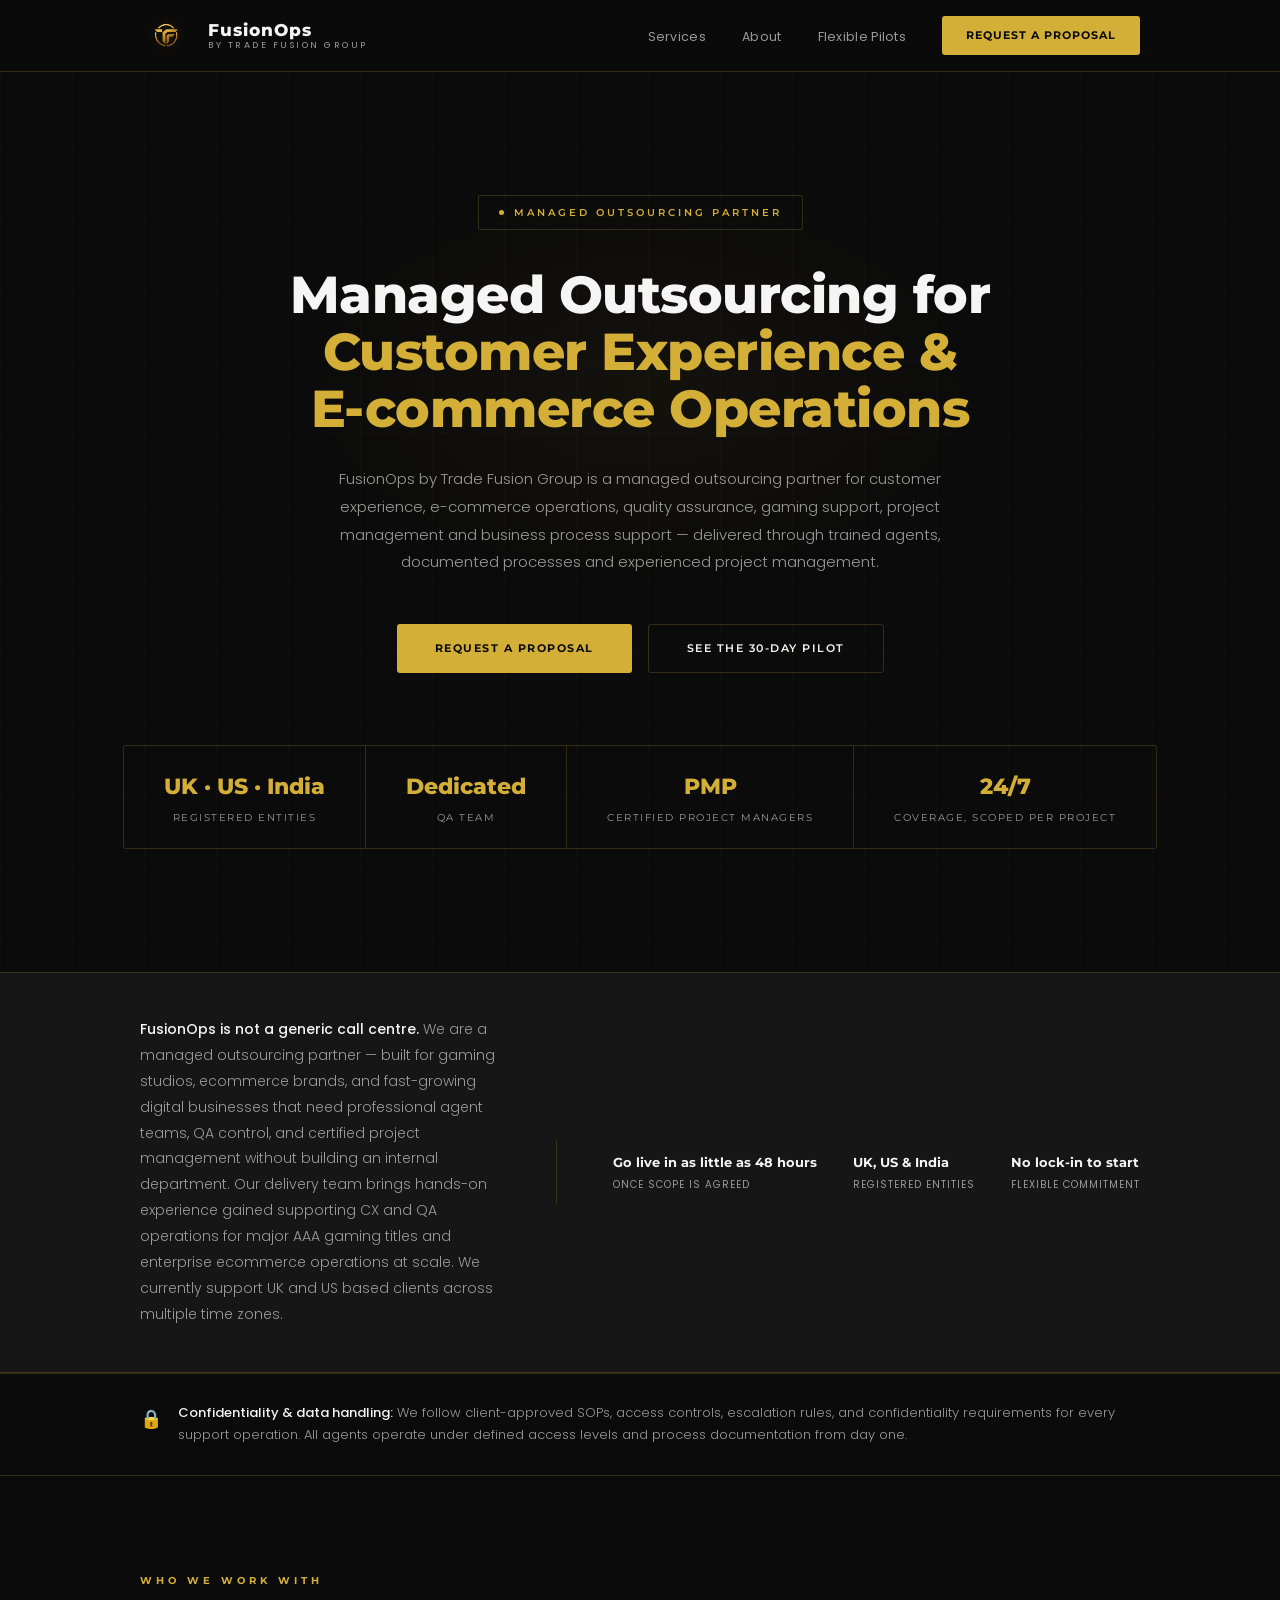
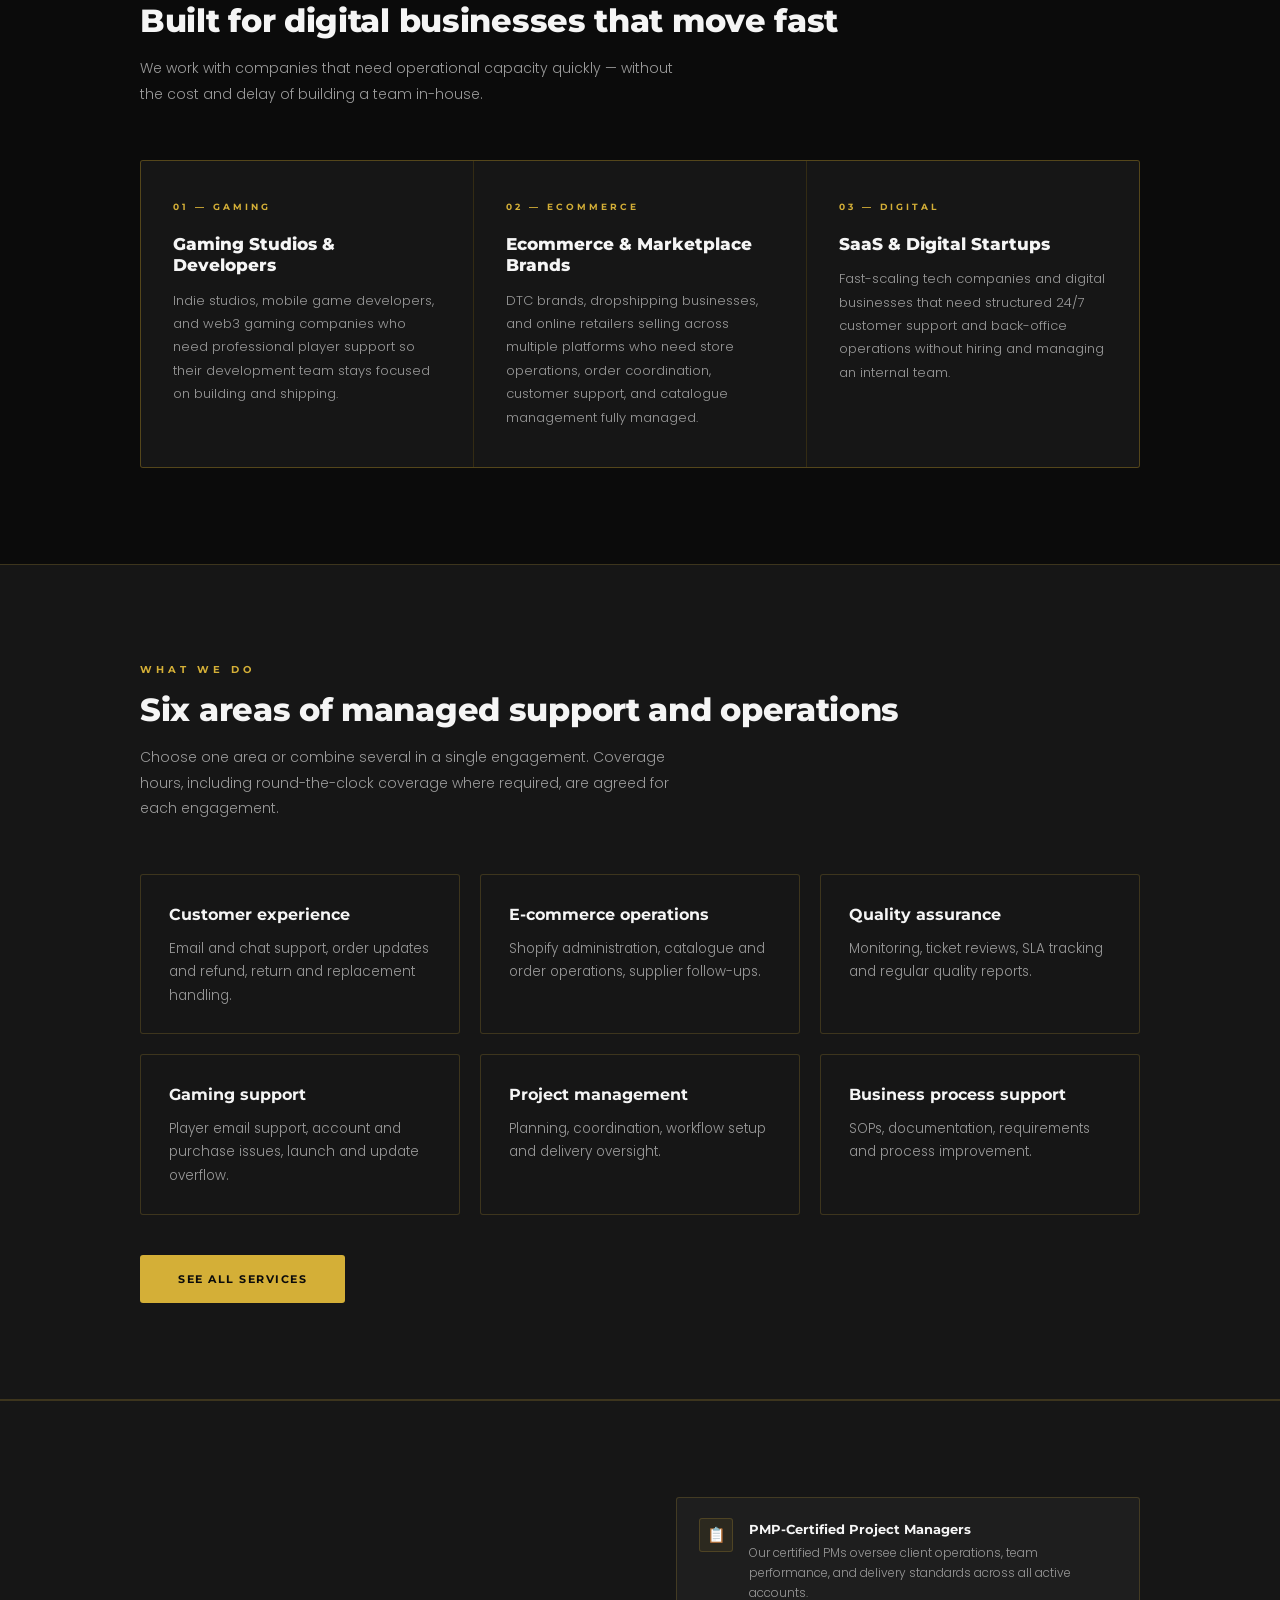
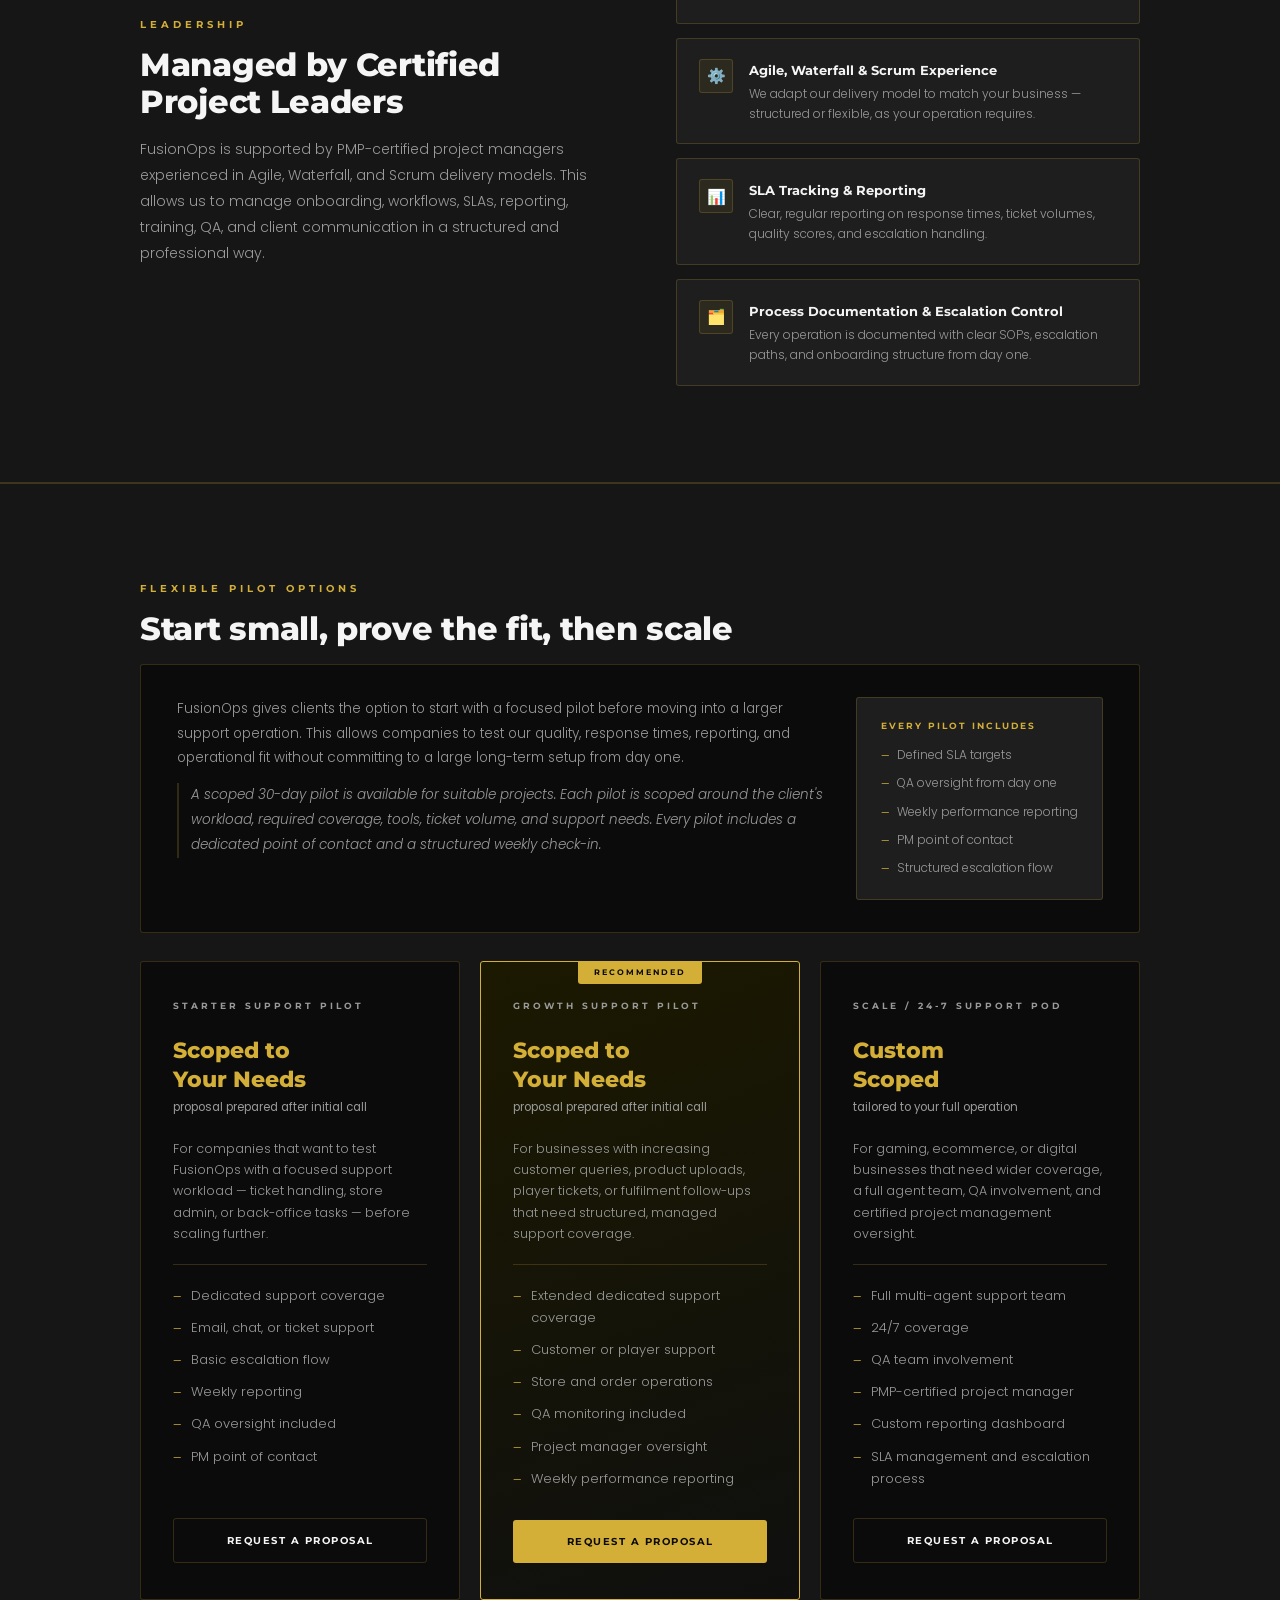
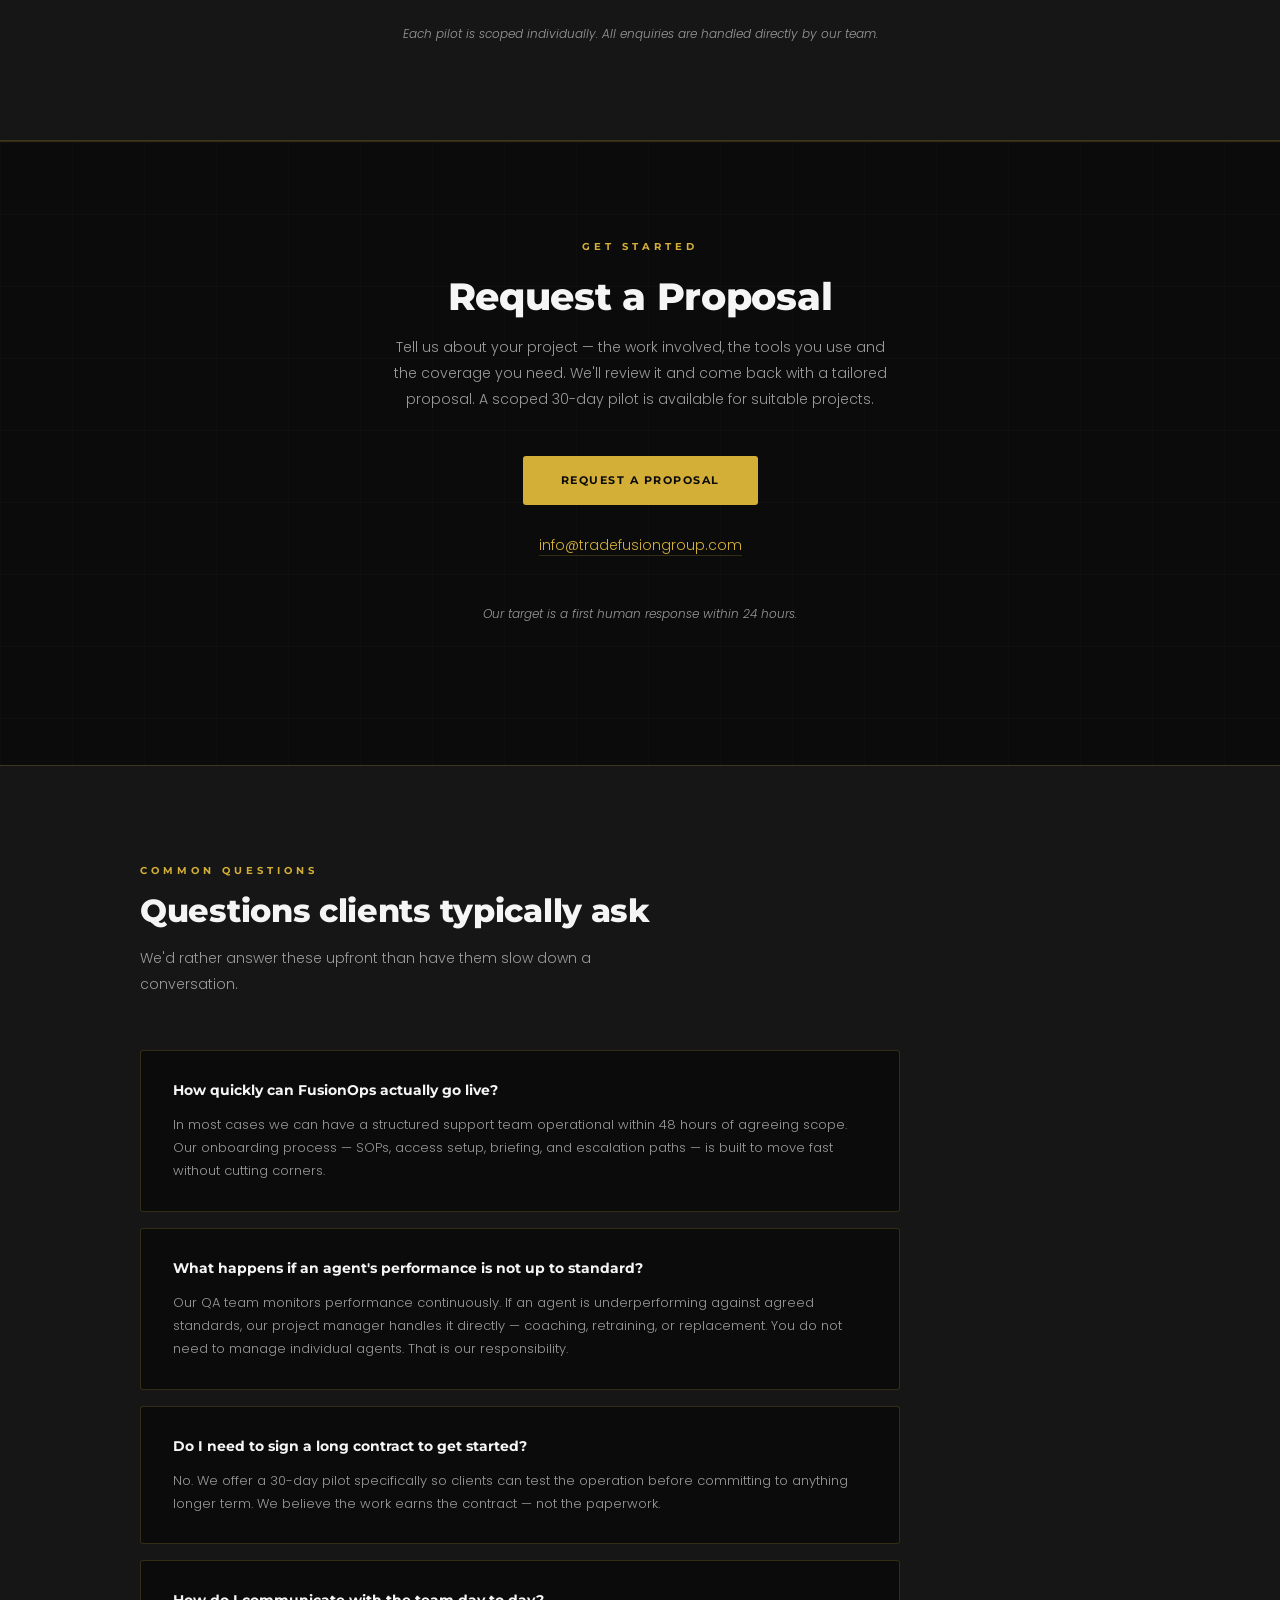
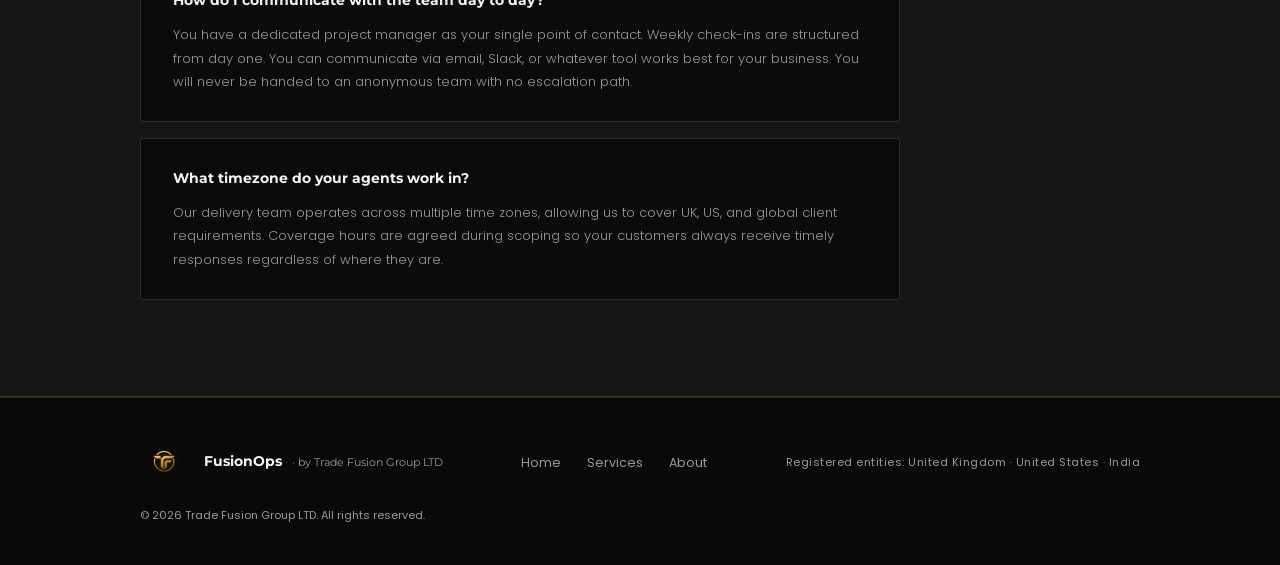
==== commit 6b4ea1df: "Add Home, Services and About pages" ====
--- a/index.html
+++ b/index.html
@@ -3,242 +3,39 @@
 <head>
 <meta charset="UTF-8">
 <meta name="viewport" content="width=device-width, initial-scale=1.0">
-<title>FusionOps — Managed Support Operations by Trade Fusion Group</title>
+<title>FusionOps — Managed Outsourcing Partner by Trade Fusion Group</title>
+<meta name="description" content="FusionOps by Trade Fusion Group is a managed outsourcing partner for customer experience, e-commerce operations, quality assurance, gaming support, project management and business process support. Request a proposal.">
+<meta name="theme-color" content="#0B0B0B">
+<meta property="og:title" content="FusionOps — Managed Outsourcing Partner by Trade Fusion Group">
+<meta property="og:description" content="FusionOps by Trade Fusion Group is a managed outsourcing partner for customer experience, e-commerce operations, quality assurance, gaming support, project management and business process support. Request a proposal.">
+<meta property="og:type" content="website">
+<meta property="og:url" content="https://tradefusiongroup.com/">
+<link rel="icon" type="image/png" href="GOLDLOGO.png">
+<link rel="preconnect" href="https://fonts.googleapis.com">
+<link rel="preconnect" href="https://fonts.gstatic.com" crossorigin>
 <link href="https://fonts.googleapis.com/css2?family=Montserrat:wght@300;400;500;600;700;800&family=Poppins:wght@300;400;500;600&display=swap" rel="stylesheet">
-<style>
-:root {
-  --black: #0B0B0B;
-  --charcoal: #161616;
-  --charcoal2: #1e1e1e;
-  --gold: #D4AF37;
-  --gold-light: #E5C76B;
-  --gold-soft: rgba(212,175,55,0.08);
-  --gold-border: rgba(212,175,55,0.2);
-  --gold-border-hover: rgba(212,175,55,0.45);
-  --white: #F5F5F5;
-  --muted: #9A9A9A;
-  --border: rgba(255,255,255,0.06);
-}
-*,*::before,*::after{margin:0;padding:0;box-sizing:border-box}
-html{scroll-behavior:smooth}
-body{background:var(--black);color:var(--white);font-family:'Poppins',sans-serif;font-size:15px;line-height:1.7;-webkit-font-smoothing:antialiased}
-.section-inner{max-width:1080px;margin:0 auto;padding:0 40px}
-.section-tag{font-family:'Montserrat',sans-serif;font-size:10px;font-weight:700;letter-spacing:4px;text-transform:uppercase;color:var(--gold);margin-bottom:14px;display:block}
-.section-title{font-family:'Montserrat',sans-serif;font-size:clamp(22px,2.8vw,32px);font-weight:800;color:var(--white);line-height:1.15;margin-bottom:16px;letter-spacing:-0.3px}
-.section-sub{font-size:14px;color:var(--muted);max-width:540px;font-weight:300;line-height:1.85;margin-bottom:52px}
-section{padding:96px 0}
-.alt-bg{background:var(--charcoal)}
-
-/* NAV */
-nav{position:sticky;top:0;z-index:100;background:rgba(11,11,11,0.97);backdrop-filter:blur(20px);border-bottom:1px solid var(--gold-border);height:72px;display:flex;align-items:center}
-.nav-inner{max-width:1080px;margin:0 auto;padding:0 40px;display:flex;align-items:center;justify-content:space-between;width:100%}
-.nav-logo{display:flex;align-items:center;gap:16px;text-decoration:none}
-.nav-logo-img{width:52px;height:52px;object-fit:contain;filter:drop-shadow(0 0 8px rgba(212,175,55,0.15))}
-.nav-logo-text{display:flex;flex-direction:column;line-height:1.2}
-.nav-fusion{font-family:'Montserrat',sans-serif;font-size:17px;font-weight:800;color:var(--white);letter-spacing:1px}
-.nav-by{font-size:9px;color:var(--muted);letter-spacing:2.5px;text-transform:uppercase}
-.nav-links{display:flex;align-items:center;gap:36px;list-style:none}
-.nav-links a{text-decoration:none;color:var(--muted);font-size:12.5px;font-weight:400;letter-spacing:0.3px;transition:color 0.2s}
-.nav-links a:hover{color:var(--white)}
-.nav-cta{background:var(--gold)!important;color:#0B0B0B!important;padding:10px 24px!important;border-radius:3px;font-family:'Montserrat',sans-serif;font-weight:700!important;font-size:11px!important;letter-spacing:1px;text-transform:uppercase;transition:background 0.2s!important}
-.nav-cta:hover{background:var(--gold-light)!important}
-
-/* HERO */
-.hero{min-height:100vh;display:flex;flex-direction:column;align-items:center;justify-content:center;text-align:center;padding:100px 40px;position:relative;overflow:hidden;background:var(--black)}
-.hero-geo{position:absolute;inset:0;background-image:linear-gradient(rgba(212,175,55,0.025) 1px,transparent 1px),linear-gradient(90deg,rgba(212,175,55,0.025) 1px,transparent 1px);background-size:72px 72px;pointer-events:none}
-.hero-glow{position:absolute;top:35%;left:50%;transform:translate(-50%,-50%);width:700px;height:400px;background:radial-gradient(ellipse,rgba(212,175,55,0.045) 0%,transparent 68%);pointer-events:none}
-.hero-badge{display:inline-flex;align-items:center;gap:10px;border:1px solid var(--gold-border);padding:8px 20px;border-radius:2px;font-size:10px;font-weight:600;color:var(--gold);letter-spacing:3px;text-transform:uppercase;margin-bottom:36px;font-family:'Montserrat',sans-serif;position:relative}
-.badge-dot{width:5px;height:5px;border-radius:50%;background:var(--gold);animation:pulse 2.5s infinite}
-@keyframes pulse{0%,100%{opacity:1}50%{opacity:0.3}}
-.hero h1{font-family:'Montserrat',sans-serif;font-size:clamp(28px,4.2vw,52px);font-weight:800;line-height:1.1;max-width:820px;margin-bottom:28px;color:var(--white);letter-spacing:-0.5px;position:relative}
-.hero h1 em{font-style:normal;color:var(--gold)}
-.hero-sub{font-size:15px;color:var(--muted);max-width:660px;font-weight:300;margin-bottom:48px;line-height:1.85;position:relative}
-.hero-actions{display:flex;gap:16px;align-items:center;flex-wrap:wrap;justify-content:center;margin-bottom:72px;position:relative}
-.btn-gold{background:var(--gold);color:#0B0B0B;padding:15px 38px;border-radius:3px;font-family:'Montserrat',sans-serif;font-size:11px;font-weight:700;letter-spacing:1.5px;text-transform:uppercase;text-decoration:none;transition:background 0.2s,transform 0.15s;display:inline-block}
-.btn-gold:hover{background:var(--gold-light);transform:translateY(-2px)}
-.btn-outline{background:transparent;color:var(--white);padding:14px 38px;border-radius:3px;border:1px solid var(--gold-border);font-family:'Montserrat',sans-serif;font-size:11px;font-weight:600;letter-spacing:1.5px;text-transform:uppercase;text-decoration:none;transition:border-color 0.2s,color 0.2s,transform 0.15s;display:inline-block}
-.btn-outline:hover{border-color:var(--gold);color:var(--gold);transform:translateY(-2px)}
-.hero-stats{display:flex;gap:0;border:1px solid var(--gold-border);border-radius:3px;overflow:hidden;position:relative}
-.hero-stat{padding:22px 40px;border-right:1px solid var(--gold-border);display:flex;flex-direction:column;align-items:center;gap:5px;transition:background 0.2s}
-.hero-stat:hover{background:var(--gold-soft)}
-.hero-stat:last-child{border-right:none}
-.stat-num{font-family:'Montserrat',sans-serif;font-size:22px;font-weight:800;color:var(--gold)}
-.stat-label{font-size:9.5px;color:var(--muted);text-transform:uppercase;letter-spacing:1.5px;font-family:'Montserrat',sans-serif;white-space:nowrap}
-
-/* INTRO BAND */
-.intro-band{background:var(--charcoal);border-top:1px solid var(--gold-border);border-bottom:1px solid var(--gold-border);padding:44px 0}
-.intro-inner{max-width:1080px;margin:0 auto;padding:0 40px;display:flex;align-items:center;gap:56px;flex-wrap:wrap}
-.intro-text{flex:1;min-width:300px;font-size:14px;color:var(--muted);font-weight:300;line-height:1.85}
-.intro-text strong{color:var(--white);font-weight:500}
-.intro-divider{width:1px;height:64px;background:var(--gold-border);flex-shrink:0}
-.intro-promise{display:flex;gap:36px;flex-wrap:wrap}
-.ip-item{display:flex;flex-direction:column;gap:3px}
-.ip-val{font-family:'Montserrat',sans-serif;font-size:13px;font-weight:700;color:var(--white)}
-.ip-label{font-size:10px;color:var(--muted);letter-spacing:1px;text-transform:uppercase}
-
-/* TRUST BAND */
-.trust-band{background:var(--black);border-top:1px solid var(--gold-border);border-bottom:1px solid var(--gold-border);padding:28px 0}
-.trust-inner{max-width:1080px;margin:0 auto;padding:0 40px;display:flex;align-items:flex-start;gap:16px}
-.trust-icon{color:var(--gold);font-size:18px;flex-shrink:0;margin-top:2px}
-.trust-text{font-size:13px;color:var(--muted);font-weight:300;line-height:1.75}
-.trust-text strong{color:var(--white);font-weight:500}
-
-/* SERVE */
-.serve-grid{display:grid;grid-template-columns:repeat(auto-fit,minmax(300px,1fr));gap:1px;background:var(--gold-border);border:1px solid var(--gold-border);border-radius:3px;overflow:hidden}
-.serve-card{background:var(--charcoal);padding:38px 32px;transition:background 0.25s}
-.serve-card:hover{background:var(--charcoal2)}
-.serve-card-num{font-family:'Montserrat',sans-serif;font-size:9px;font-weight:700;color:var(--gold);letter-spacing:3px;margin-bottom:20px;text-transform:uppercase}
-.serve-card-title{font-family:'Montserrat',sans-serif;font-size:17px;font-weight:800;color:var(--white);margin-bottom:12px;line-height:1.25}
-.serve-card-desc{font-size:13px;color:var(--muted);line-height:1.8;font-weight:300}
-
-/* SERVICES */
-.services-wrap{display:grid;grid-template-columns:repeat(auto-fit,minmax(300px,1fr));gap:20px}
-.service-group{background:var(--charcoal);border:1px solid var(--gold-border);border-radius:3px;overflow:hidden;transition:border-color 0.25s}
-.service-group:hover{border-color:var(--gold-border-hover)}
-.sg-header{padding:26px 28px 22px;border-bottom:1px solid var(--gold-border)}
-.sg-num{font-family:'Montserrat',sans-serif;font-size:9px;font-weight:700;letter-spacing:3px;color:var(--gold);text-transform:uppercase;margin-bottom:8px}
-.sg-title{font-family:'Montserrat',sans-serif;font-size:16px;font-weight:800;color:var(--white);line-height:1.2}
-.sg-body{padding:22px 28px 28px}
-.sg-list{list-style:none;display:flex;flex-direction:column;gap:10px}
-.sg-list li{display:flex;gap:12px;align-items:flex-start;font-size:13px;color:var(--muted);font-weight:300;line-height:1.55}
-.sg-list li::before{content:'—';color:var(--gold);font-size:10px;flex-shrink:0;margin-top:4px}
-
-/* PM */
-.pm-section{background:var(--charcoal);border-top:1px solid var(--gold-border);border-bottom:1px solid var(--gold-border)}
-.pm-grid{display:grid;grid-template-columns:1fr 1fr;gap:72px;align-items:center}
-.pm-right{display:flex;flex-direction:column;gap:14px}
-.pm-point{display:flex;gap:16px;align-items:flex-start;padding:20px 22px;background:var(--charcoal2);border:1px solid var(--gold-border);border-radius:3px;transition:border-color 0.2s}
-.pm-point:hover{border-color:var(--gold-border-hover)}
-.pm-icon{width:34px;height:34px;flex-shrink:0;border:1px solid var(--gold-border);border-radius:3px;display:flex;align-items:center;justify-content:center;font-size:15px;background:var(--gold-soft)}
-.pm-point-title{font-family:'Montserrat',sans-serif;font-size:13px;font-weight:700;color:var(--white);margin-bottom:3px}
-.pm-point-desc{font-size:12px;color:var(--muted);line-height:1.65;font-weight:300}
-
-/* QA */
-.qa-grid{display:grid;grid-template-columns:repeat(auto-fit,minmax(260px,1fr));gap:16px}
-.qa-card{background:var(--charcoal);border:1px solid var(--gold-border);border-radius:3px;padding:28px;transition:border-color 0.2s,background 0.2s}
-.qa-card:hover{border-color:var(--gold-border-hover);background:var(--charcoal2)}
-.qa-card-num{font-family:'Montserrat',sans-serif;font-size:9px;font-weight:700;letter-spacing:3px;color:var(--gold);margin-bottom:12px;text-transform:uppercase}
-.qa-card-title{font-family:'Montserrat',sans-serif;font-size:14px;font-weight:700;color:var(--white);margin-bottom:8px}
-.qa-card-desc{font-size:12.5px;color:var(--muted);line-height:1.75;font-weight:300}
-
-/* TOOLS */
-.tools-section{background:var(--charcoal);border-top:1px solid var(--gold-border);border-bottom:1px solid var(--gold-border);padding:72px 0}
-.tools-grid{display:flex;flex-wrap:wrap;gap:12px;align-items:center;justify-content:center}
-.tool-item{display:flex;align-items:center;justify-content:center;padding:14px 22px;background:var(--black);border:1px solid var(--gold-border);border-radius:3px;transition:border-color 0.2s,background 0.2s;min-width:110px;height:56px}
-.tool-item:hover{border-color:var(--gold-border-hover);background:#111}
-.tool-label{font-family:'Montserrat',sans-serif;font-size:12px;font-weight:700;color:var(--muted);letter-spacing:0.3px;transition:color 0.2s;white-space:nowrap}
-.tool-item:hover .tool-label{color:var(--white)}
-.tool-icon{font-size:16px;margin-right:8px;flex-shrink:0}
-.tool-note{text-align:center;font-size:12px;color:var(--muted);margin-top:20px;font-weight:300;font-style:italic}
-
-/* STEPS */
-.steps{display:grid;grid-template-columns:repeat(auto-fit,minmax(220px,1fr));gap:0;border:1px solid var(--gold-border);border-radius:3px;overflow:hidden}
-.step-item{padding:36px 28px;border-right:1px solid var(--gold-border);background:var(--charcoal);transition:background 0.2s}
-.step-item:last-child{border-right:none}
-.step-item:hover{background:var(--charcoal2)}
-.step-n{font-family:'Montserrat',sans-serif;font-size:30px;font-weight:800;color:var(--gold-border);line-height:1;margin-bottom:20px}
-.step-title{font-family:'Montserrat',sans-serif;font-size:14px;font-weight:700;color:var(--white);margin-bottom:10px;line-height:1.3}
-.step-desc{font-size:12.5px;color:var(--muted);line-height:1.75;font-weight:300}
-
-/* PRICING */
-.pilot-section{background:var(--charcoal);border-top:1px solid var(--gold-border);border-bottom:1px solid var(--gold-border)}
-.pilot-intro{background:var(--black);border:1px solid var(--gold-border);border-radius:3px;padding:32px 36px;margin-bottom:28px;display:flex;gap:32px;align-items:flex-start;flex-wrap:wrap}
-.pilot-intro-text{flex:1;min-width:280px}
-.pilot-intro-text p{font-size:13.5px;color:var(--muted);font-weight:300;line-height:1.85}
-.pilot-intro-text p+p{margin-top:12px}
-.pilot-intro-note{font-size:12px;color:var(--gold);font-style:italic;margin-top:16px;padding-left:12px;border-left:2px solid var(--gold-border);font-weight:300}
-.pilot-scope{background:var(--charcoal2);border:1px solid var(--gold-border);border-radius:3px;padding:20px 24px;min-width:220px;flex-shrink:0;align-self:center}
-.pilot-scope-title{font-family:'Montserrat',sans-serif;font-size:9px;font-weight:700;letter-spacing:2px;text-transform:uppercase;color:var(--gold);margin-bottom:12px}
-.pilot-scope-list{list-style:none;display:flex;flex-direction:column;gap:8px}
-.pilot-scope-list li{font-size:12px;color:var(--muted);font-weight:300;display:flex;gap:8px;align-items:flex-start}
-.pilot-scope-list li::before{content:'—';color:var(--gold);font-size:10px;flex-shrink:0;margin-top:3px}
-.pricing-grid{display:grid;grid-template-columns:repeat(auto-fit,minmax(280px,1fr));gap:20px}
-.price-card{background:var(--black);border:1px solid var(--gold-border);border-radius:3px;padding:36px 32px;display:flex;flex-direction:column;transition:border-color 0.25s,transform 0.2s;position:relative}
-.price-card:hover{border-color:var(--gold-border-hover);transform:translateY(-3px)}
-.price-card.featured{border-color:var(--gold);background:linear-gradient(160deg,#1b1900,#0f0f0f)}
-.featured-badge{position:absolute;top:-1px;left:50%;transform:translateX(-50%);background:var(--gold);color:#0B0B0B;font-family:'Montserrat',sans-serif;font-size:8px;font-weight:700;letter-spacing:2px;text-transform:uppercase;padding:5px 16px;border-radius:0 0 3px 3px;white-space:nowrap}
-.price-tier{font-family:'Montserrat',sans-serif;font-size:9px;font-weight:700;letter-spacing:3px;text-transform:uppercase;color:var(--muted);margin-bottom:16px}
-.price-amount{font-family:'Montserrat',sans-serif;font-size:40px;font-weight:800;color:var(--white);line-height:1;margin-bottom:4px}
-.price-amount sup{font-size:18px;vertical-align:super;color:var(--gold)}
-.price-amount.custom{font-size:22px;color:var(--gold);margin-top:8px;line-height:1.3}
-.price-period{font-size:11.5px;color:var(--muted);margin-bottom:20px}
-.price-blurb{font-size:12.5px;color:var(--muted);font-weight:300;line-height:1.7;margin-bottom:20px}
-.price-divider{height:1px;background:var(--gold-border);margin-bottom:20px}
-.price-features{list-style:none;display:flex;flex-direction:column;gap:10px;flex:1;margin-bottom:28px}
-.price-features li{display:flex;gap:10px;align-items:flex-start;font-size:13px;color:var(--muted);font-weight:300}
-.pf-check{color:var(--gold);font-size:10px;flex-shrink:0;margin-top:4px}
-.price-cta{display:block;text-align:center;padding:13px;border-radius:3px;font-family:'Montserrat',sans-serif;font-size:10px;font-weight:700;letter-spacing:1.5px;text-transform:uppercase;text-decoration:none;transition:all 0.2s}
-.cta-gold{background:var(--gold);color:#0B0B0B}
-.cta-gold:hover{background:var(--gold-light)}
-.cta-outline{background:transparent;color:var(--white);border:1px solid var(--gold-border)}
-.cta-outline:hover{border-color:var(--gold);color:var(--gold)}
-.price-all-note{text-align:center;font-size:12px;color:var(--muted);margin-top:24px;font-style:italic;font-weight:300}
-
-/* CTA */
-.cta-section{text-align:center;padding:96px 40px;background:var(--black);border-top:1px solid var(--gold-border);position:relative;overflow:hidden}
-.cta-section::before{content:'';position:absolute;inset:0;background-image:linear-gradient(rgba(212,175,55,0.02) 1px,transparent 1px),linear-gradient(90deg,rgba(212,175,55,0.02) 1px,transparent 1px);background-size:72px 72px;pointer-events:none}
-.cta-tag{font-family:'Montserrat',sans-serif;font-size:10px;font-weight:700;letter-spacing:4px;text-transform:uppercase;color:var(--gold);margin-bottom:20px;display:block;position:relative}
-.cta-section h2{font-family:'Montserrat',sans-serif;font-size:clamp(24px,3.2vw,38px);font-weight:800;color:var(--white);letter-spacing:-0.3px;margin-bottom:16px;line-height:1.15;position:relative}
-.cta-section>p{font-size:14px;color:var(--muted);font-weight:300;margin-bottom:44px;max-width:500px;margin-left:auto;margin-right:auto;line-height:1.85;position:relative}
-.cta-actions{display:flex;gap:14px;justify-content:center;flex-wrap:wrap;margin-bottom:28px;position:relative}
-.cta-contact{font-size:13px;color:var(--muted);position:relative}
-.cta-contact a{color:var(--gold);text-decoration:none;border-bottom:1px solid var(--gold-border);transition:border-color 0.2s}
-.cta-contact a:hover{border-color:var(--gold)}
-
-/* FOOTER */
-footer{background:#090909;border-top:1px solid var(--gold-border);padding:40px 0}
-.footer-inner{max-width:1080px;margin:0 auto;padding:0 40px;display:flex;align-items:center;justify-content:space-between;gap:20px;flex-wrap:wrap}
-.footer-logo{display:flex;align-items:center;gap:16px}
-.footer-logo img{width:48px;height:48px;object-fit:contain;filter:drop-shadow(0 0 6px rgba(212,175,55,0.12))}
-.footer-brand{font-family:'Montserrat',sans-serif;font-size:14px;font-weight:700;color:var(--white)}
-.footer-brand span{color:var(--muted);font-weight:400;font-size:11px;margin-left:6px}
-.footer-offices{display:flex;gap:20px;font-size:11px;color:var(--muted);letter-spacing:0.5px}
-.footer-copy{font-size:11px;color:var(--muted)}
-
-/* RESPONSIVE */
-@media(max-width:768px){
-  .nav-inner{padding:0 20px}
-  .nav-links{display:none}
-  .section-inner{padding:0 20px}
-  section{padding:64px 0}
-  .hero{padding:72px 20px;min-height:auto}
-  .hero-stats{flex-wrap:wrap}
-  .hero-stat{flex:1;min-width:140px;border-right:none;border-bottom:1px solid var(--gold-border)}
-  .hero-stat:last-child{border-bottom:none}
-  .pm-grid{grid-template-columns:1fr;gap:40px}
-  .cta-section{padding:64px 20px}
-  .footer-inner{padding:0 20px;flex-direction:column;text-align:center;gap:20px}
-  .footer-offices{justify-content:center}
-  .intro-inner{gap:24px}
-  .intro-divider{display:none}
-  .steps{grid-template-columns:1fr}
-  .step-item{border-right:none;border-bottom:1px solid var(--gold-border)}
-  .step-item:last-child{border-bottom:none}
-  .pilot-intro{flex-direction:column}
-  .tools-grid{gap:10px}
-  .tool-item{min-width:100px;padding:12px 16px}
-}
-</style>
+<link rel="stylesheet" href="styles.css">
 </head>
 <body>
-
 <!-- NAV -->
 <nav>
   <div class="nav-inner">
-    <a href="#" class="nav-logo">
-      <img src="GOLDLOGO.png" alt="Trade Fusion Group" class="nav-logo-img">
+    <a href="./" class="nav-logo">
+      <img src="GOLDLOGO.png" alt="Trade Fusion Group" class="nav-logo-img" width="52" height="52">
       <div class="nav-logo-text">
         <span class="nav-fusion">FusionOps</span>
         <span class="nav-by">by Trade Fusion Group</span>
       </div>
     </a>
-    <ul class="nav-links">
-      <li><a href="#services">Services</a></li>
-      <li><a href="#process">How it works</a></li>
-      <li><a href="#tools">Tools</a></li>
-      <li><a href="#pricing">Flexible Pilots</a></li>
-      <li><a href="#contact" class="nav-cta">Book a Call</a></li>
-    </ul>
+    <div class="nav-right">
+      <ul class="nav-links" id="nav-links">
+        <li><a href="services/">Services</a></li>
+        <li><a href="about/">About</a></li>
+        <li><a href="#pricing">Flexible Pilots</a></li>
+      </ul>
+      <a href="#proposal" class="nav-cta">Request a Proposal</a>
+      <button type="button" class="nav-toggle" aria-label="Menu" aria-expanded="false" aria-controls="nav-links"><svg viewBox="0 0 24 24" aria-hidden="true"><path d="M4 7h16M4 12h16M4 17h16"/></svg></button>
+    </div>
   </div>
 </nav>
 
@@ -246,29 +43,29 @@
 <section class="hero">
   <div class="hero-geo"></div>
   <div class="hero-glow"></div>
-  <div class="hero-badge"><div class="badge-dot"></div>Managed Support Operations Partner</div>
-  <h1>Scalable Gaming &amp; Ecommerce<br><em>Support Teams, Ready Fast</em></h1>
-  <p class="hero-sub">FusionOps by Trade Fusion Group helps gaming studios, ecommerce brands, and digital businesses manage customer support, player tickets, Shopify operations, fulfilment follow-ups, QA, and back-office workflows — through trained agents, structured processes, and experienced project management.</p>
+  <div class="hero-badge"><div class="badge-dot"></div>Managed Outsourcing Partner</div>
+  <h1>Managed Outsourcing for<br><em>Customer Experience &amp; <span style="white-space:nowrap">E-commerce</span> Operations</em></h1>
+  <p class="hero-sub">FusionOps by Trade Fusion Group is a managed outsourcing partner for customer experience, e-commerce operations, quality assurance, gaming support, project management and business process support — delivered through trained agents, documented processes and experienced project management.</p>
   <div class="hero-actions">
-    <a href="mailto:info@tradefusiongroup.com?subject=Book a 15-Minute Call — FusionOps" class="btn-gold">Book a 15-Minute Call</a>
-    <a href="#pricing" class="btn-outline">View Pilot Packages</a>
+    <a href="#proposal" class="btn-gold">Request a Proposal</a>
+    <a href="#pricing" class="btn-outline">See the 30-Day Pilot</a>
   </div>
   <div class="hero-stats">
-    <div class="hero-stat"><span class="stat-num">Scalable</span><span class="stat-label">Agent Network Ready</span></div>
+    <div class="hero-stat"><span class="stat-num">UK · US · India</span><span class="stat-label">Registered Entities</span></div>
     <div class="hero-stat"><span class="stat-num">Dedicated</span><span class="stat-label">QA Team</span></div>
     <div class="hero-stat"><span class="stat-num">PMP</span><span class="stat-label">Certified Project Managers</span></div>
-    <div class="hero-stat"><span class="stat-num">24/7</span><span class="stat-label">Scalable Coverage</span></div>
+    <div class="hero-stat"><span class="stat-num">24/7</span><span class="stat-label">Coverage, Scoped Per Project</span></div>
   </div>
 </section>
 
 <!-- INTRO BAND -->
 <div class="intro-band">
   <div class="intro-inner">
-    <p class="intro-text"><strong>FusionOps is not a generic call centre.</strong> We are a managed support operations partner — built for gaming studios, ecommerce brands, and fast-growing digital businesses that need professional agent teams, QA control, and certified project management without building an internal department. Our delivery team brings hands-on experience gained supporting CX and QA operations for major AAA gaming titles and enterprise ecommerce operations at scale. We currently support UK and US based clients across multiple time zones.</p>
+    <p class="intro-text"><strong>FusionOps is not a generic call centre.</strong> We are a managed outsourcing partner — built for gaming studios, ecommerce brands, and fast-growing digital businesses that need professional agent teams, QA control, and certified project management without building an internal department. Our delivery team brings hands-on experience gained supporting CX and QA operations for major AAA gaming titles and enterprise ecommerce operations at scale. We currently support UK and US based clients across multiple time zones.</p>
     <div class="intro-divider"></div>
     <div class="intro-promise">
-      <div class="ip-item"><span class="ip-val">Go live in as little as 48 hours</span><span class="ip-label">Fast structured onboarding</span></div>
-      <div class="ip-item"><span class="ip-val">UK &amp; US offices</span><span class="ip-label">International presence</span></div>
+      <div class="ip-item"><span class="ip-val">Go live in as little as 48 hours</span><span class="ip-label">Once scope is agreed</span></div>
+      <div class="ip-item"><span class="ip-val">UK, US &amp; India</span><span class="ip-label">Registered entities</span></div>
       <div class="ip-item"><span class="ip-val">No lock-in to start</span><span class="ip-label">Flexible commitment</span></div>
     </div>
   </div>
@@ -308,71 +105,21 @@
   </div>
 </section>
 
-<!-- SERVICES -->
+<!-- SERVICES OVERVIEW -->
 <section class="alt-bg" id="services" style="border-top:1px solid var(--gold-border);border-bottom:1px solid var(--gold-border)">
   <div class="section-inner">
     <span class="section-tag">What we do</span>
-    <h2 class="section-title">Core support and admin functions,<br>set up quickly and managed properly</h2>
-    <p class="section-sub">Three service areas. One managed operations partner.</p>
-    <div class="services-wrap">
-      <div class="service-group">
-        <div class="sg-header"><div class="sg-num">Service Area 01</div><div class="sg-title">Gaming Support</div></div>
-        <div class="sg-body"><ul class="sg-list">
-          <li>Player email support</li>
-          <li>Account and login issue handling</li>
-          <li>In-game purchase issue resolution</li>
-          <li>Ticket triage and escalation management</li>
-          <li>Launch and update overflow support</li>
-          <li>Community-style player communication</li>
-        </ul></div>
-      </div>
-      <div class="service-group">
-        <div class="sg-header"><div class="sg-num">Service Area 02</div><div class="sg-title">Store &amp; Order Operations</div></div>
-        <div class="sg-body"><ul class="sg-list">
-          <li>Product uploads from supplier invoices</li>
-          <li>Catalogue and SKU management</li>
-          <li>Category, tag, and pricing updates</li>
-          <li>Dropshipping order coordination</li>
-          <li>Supplier follow-ups and communication</li>
-          <li>Fulfilment tracking and customer updates</li>
-          <li>Customer email and chat support</li>
-        </ul></div>
-      </div>
-      <div class="service-group">
-        <div class="sg-header"><div class="sg-num">Service Area 03</div><div class="sg-title">Managed Support Operations</div></div>
-        <div class="sg-body"><ul class="sg-list">
-          <li>24/7 scalable support coverage</li>
-          <li>QA monitoring and quality reviews</li>
-          <li>Knowledge-base creation and management</li>
-          <li>SOP setup and documentation</li>
-          <li>SLA tracking and performance reporting</li>
-          <li>Escalation management and oversight</li>
-        </ul></div>
-      </div>
-      <div class="service-group">
-        <div class="sg-header"><div class="sg-num">Service Area 04</div><div class="sg-title">Project Management &amp; Delivery</div></div>
-        <div class="sg-body"><ul class="sg-list">
-          <li>Sprint and release planning support</li>
-          <li>Cross-team and vendor coordination</li>
-          <li>SOP creation and process documentation</li>
-          <li>Workflow setup and optimisation</li>
-          <li>Delivery oversight and milestone tracking</li>
-          <li>Stakeholder reporting and updates</li>
-          <li>Agile, Waterfall and Scrum delivery models</li>
-        </ul></div>
-      </div>
-      <div class="service-group">
-        <div class="sg-header"><div class="sg-num">Service Area 05</div><div class="sg-title">Business Analysis &amp; Client Liaison</div></div>
-        <div class="sg-body"><ul class="sg-list">
-          <li>Requirements gathering and documentation</li>
-          <li>Bridging business and technical teams</li>
-          <li>Platform and product delivery oversight</li>
-          <li>Payment domain and transaction flow analysis</li>
-          <li>Client update management and communication</li>
-          <li>UAT coordination and sign-off support</li>
-          <li>Process gap analysis and improvement</li>
-        </ul></div>
-      </div>
+    <h2 class="section-title">Six areas of managed support and operations</h2>
+    <p class="section-sub">Choose one area or combine several in a single engagement. Coverage hours, including round-the-clock coverage where required, are agreed for each engagement.</p>
+    <div class="ov-grid">
+      <div class="ov-card"><h3>Customer experience</h3><p>Email and chat support, order updates and refund, return and replacement handling.</p></div>
+      <div class="ov-card"><h3>E-commerce operations</h3><p>Shopify administration, catalogue and order operations, supplier follow-ups.</p></div>
+      <div class="ov-card"><h3>Quality assurance</h3><p>Monitoring, ticket reviews, SLA tracking and regular quality reports.</p></div>
+      <div class="ov-card"><h3>Gaming support</h3><p>Player email support, account and purchase issues, launch and update overflow.</p></div>
+      <div class="ov-card"><h3>Project management</h3><p>Planning, coordination, workflow setup and delivery oversight.</p></div>
+      <div class="ov-card"><h3>Business process support</h3><p>SOPs, documentation, requirements and process improvement.</p></div>
+    </div>
+    <a href="services/" class="btn-gold">See all services</a>
   </div>
 </section>
 
@@ -395,59 +142,6 @@
   </div>
 </section>
 
-<!-- QA -->
-<section style="border-top:1px solid var(--gold-border)">
-  <div class="section-inner">
-    <span class="section-tag">Quality Assurance</span>
-    <h2 class="section-title">Quality Assurance Built In</h2>
-    <p class="section-sub">Our QA team monitors support quality, response accuracy, tone, SLA compliance, escalation handling, and customer experience standards across every active operation.</p>
-    <div class="qa-grid">
-      <div class="qa-card"><div class="qa-card-num">QA — 01</div><div class="qa-card-title">Dedicated QA Team</div><div class="qa-card-desc">Dedicated QA agents monitoring live operations — not an afterthought added at the end of a workflow.</div></div>
-      <div class="qa-card"><div class="qa-card-num">QA — 02</div><div class="qa-card-title">Ticket Quality Reviews</div><div class="qa-card-desc">Regular review of agent responses for accuracy, tone, resolution quality, and brand alignment.</div></div>
-      <div class="qa-card"><div class="qa-card-num">QA — 03</div><div class="qa-card-title">SLA Monitoring</div><div class="qa-card-desc">Response time and resolution targets tracked against agreed SLAs with clear escalation when thresholds are at risk.</div></div>
-      <div class="qa-card"><div class="qa-card-num">QA — 04</div><div class="qa-card-title">Tone &amp; Accuracy Checks</div><div class="qa-card-desc">Every client operation has defined tone guidelines. QA enforces these consistently across every agent interaction.</div></div>
-      <div class="qa-card"><div class="qa-card-num">QA — 05</div><div class="qa-card-title">Weekly Quality Reports</div><div class="qa-card-desc">Clear weekly summaries covering quality scores, ticket volumes, SLA performance, and improvement actions.</div></div>
-      <div class="qa-card"><div class="qa-card-num">QA — 06</div><div class="qa-card-title">Continuous Improvement</div><div class="qa-card-desc">QA findings feed directly into agent coaching, SOP updates, and process improvements — not just reported and forgotten.</div></div>
-    </div>
-  </div>
-</section>
-
-<!-- TOOLS -->
-<div class="tools-section" id="tools">
-  <div class="section-inner">
-    <span class="section-tag" style="text-align:center">Tools we can support</span>
-    <h2 class="section-title" style="text-align:center;margin-bottom:12px">Platforms &amp; tools our team works with</h2>
-    <p style="text-align:center;font-size:13.5px;color:var(--muted);font-weight:300;margin-bottom:40px;max-width:520px;margin-left:auto;margin-right:auto;line-height:1.8">Our agents are experienced across these platforms and can be trained on client-specific tools and workflows.</p>
-    <div class="tools-grid">
-      <div class="tool-item"><span class="tool-icon">🛍️</span><span class="tool-label">Shopify</span></div>
-      <div class="tool-item"><span class="tool-icon">💬</span><span class="tool-label">Zendesk</span></div>
-      <div class="tool-item"><span class="tool-icon">🎧</span><span class="tool-label">Freshdesk</span></div>
-      <div class="tool-item"><span class="tool-icon">✉️</span><span class="tool-label">Gmail</span></div>
-      <div class="tool-item"><span class="tool-icon">⚡</span><span class="tool-label">Gorgias</span></div>
-      <div class="tool-item"><span class="tool-icon">📦</span><span class="tool-label">Amazon Seller</span></div>
-      <div class="tool-item"><span class="tool-icon">📥</span><span class="tool-label">Shared Inboxes</span></div>
-      <div class="tool-item"><span class="tool-icon">🖥️</span><span class="tool-label">Helpdesk Platforms</span></div>
-    </div>
-    <p class="tool-note">Also experienced with: Etsy, eBay, ShipStation, LitCommerce, Linnworks, Intercom, HelpScout, Zoho Desk, LiveChat, Crisp, Outlook, Slack, Notion, Trello, Asana, Discord and Helpshift.</p>
-    <p class="tool-note" style="margin-top:8px">Client-specific tools and platforms can be supported after a structured onboarding and training period.</p>
-  </div>
-</div>
-
-<!-- HOW IT WORKS -->
-<section id="process" style="border-top:1px solid var(--gold-border)">
-  <div class="section-inner">
-    <span class="section-tag">How it works</span>
-    <h2 class="section-title">From first conversation to fully operational</h2>
-    <p class="section-sub">We assign, brief, and onboard the right support team quickly — with structure and oversight from day one.</p>
-    <div class="steps">
-      <div class="step-item"><div class="step-n">01</div><div class="step-title">Initial conversation</div><div class="step-desc">Book a 15-minute call. We understand your business, support volume, tools, and requirements before proposing anything.</div></div>
-      <div class="step-item"><div class="step-n">02</div><div class="step-title">Team assignment</div><div class="step-desc">We assign and brief the right agents, QA specialists, and project manager from our team based on your specific operation.</div></div>
-      <div class="step-item"><div class="step-n">03</div><div class="step-title">Structured onboarding</div><div class="step-desc">SOPs documented, SLAs agreed, escalation paths defined, and a dedicated weekly check-in set up before we go live.</div></div>
-      <div class="step-item"><div class="step-n">04</div><div class="step-title">Go live &amp; scale</div><div class="step-desc">Your operation goes live in as little as 48 hours. Scale the team as your business grows — no recruitment delays on your side.</div></div>
-    </div>
-  </div>
-</section>
-
 <!-- FLEXIBLE PILOT OPTIONS -->
 <section class="pilot-section" id="pricing">
   <div class="section-inner">
@@ -456,7 +150,7 @@
     <div class="pilot-intro">
       <div class="pilot-intro-text">
         <p>FusionOps gives clients the option to start with a focused pilot before moving into a larger support operation. This allows companies to test our quality, response times, reporting, and operational fit without committing to a large long-term setup from day one.</p>
-        <p class="pilot-intro-note">Each pilot is scoped around the client's workload, required coverage, tools, ticket volume, and support needs. Every pilot includes a dedicated point of contact and a structured weekly check-in.</p>
+        <p class="pilot-intro-note">A scoped 30-day pilot is available for suitable projects. Each pilot is scoped around the client's workload, required coverage, tools, ticket volume, and support needs. Every pilot includes a dedicated point of contact and a structured weekly check-in.</p>
       </div>
       <div class="pilot-scope">
         <div class="pilot-scope-title">Every pilot includes</div>
@@ -484,7 +178,7 @@
           <li><span class="pf-check">—</span>QA oversight included</li>
           <li><span class="pf-check">—</span>PM point of contact</li>
         </ul>
-        <a href="mailto:info@tradefusiongroup.com?subject=Starter Support Pilot — FusionOps" class="price-cta cta-outline">Discuss a Starter Pilot</a>
+        <a href="#proposal" class="price-cta cta-outline">Request a Proposal</a>
       </div>
       <div class="price-card featured">
         <div class="featured-badge">Recommended</div>
@@ -501,7 +195,7 @@
           <li><span class="pf-check">—</span>Project manager oversight</li>
           <li><span class="pf-check">—</span>Weekly performance reporting</li>
         </ul>
-        <a href="mailto:info@tradefusiongroup.com?subject=Growth Support Pilot — FusionOps" class="price-cta cta-gold">Build My Support Plan</a>
+        <a href="#proposal" class="price-cta cta-gold">Request a Proposal</a>
       </div>
       <div class="price-card">
         <div class="price-tier">Scale / 24-7 Support Pod</div>
@@ -517,25 +211,23 @@
           <li><span class="pf-check">—</span>Custom reporting dashboard</li>
           <li><span class="pf-check">—</span>SLA management and escalation process</li>
         </ul>
-        <a href="mailto:info@tradefusiongroup.com?subject=Scale Pod Enquiry — FusionOps" class="price-cta cta-outline">Speak to FusionOps</a>
-      </div>
-    </div>
-    <p class="price-all-note">Each pilot is scoped individually. All enquiries are handled directly by our team — no automated funnels.</p>
+        <a href="#proposal" class="price-cta cta-outline">Request a Proposal</a>
+      </div>
+    </div>
+    <p class="price-all-note">Each pilot is scoped individually. All enquiries are handled directly by our team.</p>
   </div>
 </section>
 
 <!-- CTA -->
-<section class="cta-section" id="contact">
+<section class="cta-section" id="proposal">
   <span class="cta-tag">Get started</span>
-  <h2>Ready to build your support operation?</h2>
-  <p>Book a 15-minute call with our team. We'll understand your needs and explain exactly how FusionOps can support your business — no commitment required to have a conversation.</p>
+  <h2>Request a Proposal</h2>
+  <p>Tell us about your project — the work involved, the tools you use and the coverage you need. We'll review it and come back with a tailored proposal. A scoped 30-day pilot is available for suitable projects.</p>
   <div class="cta-actions">
-    <a href="mailto:info@tradefusiongroup.com?subject=Book a 15-Minute Call — FusionOps" class="btn-gold">Book a 15-Minute Call</a>
-    <a href="mailto:info@tradefusiongroup.com?subject=30-Day Pilot — FusionOps" class="btn-outline">Start a 30-Day Pilot</a>
-    <a href="mailto:info@tradefusiongroup.com?subject=General Enquiry — FusionOps" class="btn-outline">Speak to FusionOps</a>
+    <a href="mailto:info@tradefusiongroup.com?subject=Proposal request — FusionOps" class="btn-gold">Request a Proposal</a>
   </div>
   <p class="cta-contact"><a href="mailto:info@tradefusiongroup.com">info@tradefusiongroup.com</a></p>
-  <p style="font-size:12px;color:var(--muted);margin-top:16px;font-style:italic;position:relative;">We respond to all enquiries within 3 business hours.</p>
+  <p style="font-size:12px;color:var(--muted);margin-top:16px;font-style:italic;position:relative;">Our target is a first human response within 24 hours.</p>
 </section>
 
 <!-- FAQ -->
@@ -579,16 +271,24 @@
 <footer>
   <div class="footer-inner">
     <div class="footer-logo">
-      <img src="GOLDLOGO.png" alt="Trade Fusion Group">
+      <img src="GOLDLOGO.png" alt="Trade Fusion Group" width="48" height="48" loading="lazy">
       <div><div class="footer-brand">FusionOps <span>· by Trade Fusion Group LTD</span></div></div>
     </div>
+    <div class="footer-links">
+      <a href="./">Home</a>
+      <a href="services/">Services</a>
+      <a href="about/">About</a>
+    </div>
     <div class="footer-offices">
-      <span>🇬🇧 United Kingdom</span>
-      <span>🇺🇸 United States</span>
-    </div>
-    <div class="footer-copy">© 2025 Trade Fusion Group LTD. All rights reserved.</div>
+      <span>Registered entities: United Kingdom · United States · India</span>
+    </div>
+    <div class="footer-copy">© 2026 Trade Fusion Group LTD. All rights reserved.</div>
   </div>
 </footer>
-
+<script>
+(function(){var b=document.querySelector('.nav-toggle'),l=document.getElementById('nav-links');if(!b||!l)return;
+b.addEventListener('click',function(){var o=l.classList.toggle('open');b.setAttribute('aria-expanded',o?'true':'false')});
+l.addEventListener('click',function(e){if(e.target.tagName==='A'){l.classList.remove('open');b.setAttribute('aria-expanded','false')}});})();
+</script>
 </body>
 </html>
--- a/styles.css
+++ b/styles.css
@@ -0,0 +1,271 @@
+:root {
+  --black: #0B0B0B;
+  --charcoal: #161616;
+  --charcoal2: #1e1e1e;
+  --gold: #D4AF37;
+  --gold-light: #E5C76B;
+  --gold-soft: rgba(212,175,55,0.08);
+  --gold-border: rgba(212,175,55,0.2);
+  --gold-border-hover: rgba(212,175,55,0.45);
+  --white: #F5F5F5;
+  --muted: #9A9A9A;
+  --border: rgba(255,255,255,0.06);
+}
+*,*::before,*::after{margin:0;padding:0;box-sizing:border-box}
+html{scroll-behavior:smooth}
+body{background:var(--black);color:var(--white);font-family:'Poppins',sans-serif;font-size:15px;line-height:1.7;-webkit-font-smoothing:antialiased}
+.section-inner{max-width:1080px;margin:0 auto;padding:0 40px}
+.section-tag{font-family:'Montserrat',sans-serif;font-size:10px;font-weight:700;letter-spacing:4px;text-transform:uppercase;color:var(--gold);margin-bottom:14px;display:block}
+.section-title{font-family:'Montserrat',sans-serif;font-size:clamp(22px,2.8vw,32px);font-weight:800;color:var(--white);line-height:1.15;margin-bottom:16px;letter-spacing:-0.3px}
+.section-sub{font-size:14px;color:var(--muted);max-width:540px;font-weight:300;line-height:1.85;margin-bottom:52px}
+section{padding:96px 0}
+.alt-bg{background:var(--charcoal)}
+
+/* NAV */
+nav{position:sticky;top:0;z-index:100;background:rgba(11,11,11,0.97);backdrop-filter:blur(20px);border-bottom:1px solid var(--gold-border);height:72px;display:flex;align-items:center}
+.nav-inner{max-width:1080px;margin:0 auto;padding:0 40px;display:flex;align-items:center;justify-content:space-between;width:100%}
+.nav-logo{display:flex;align-items:center;gap:16px;text-decoration:none}
+.nav-logo-img{width:52px;height:52px;object-fit:contain;filter:drop-shadow(0 0 8px rgba(212,175,55,0.15))}
+.nav-logo-text{display:flex;flex-direction:column;line-height:1.2}
+.nav-fusion{font-family:'Montserrat',sans-serif;font-size:17px;font-weight:800;color:var(--white);letter-spacing:1px}
+.nav-by{font-size:9px;color:var(--muted);letter-spacing:2.5px;text-transform:uppercase}
+.nav-links{display:flex;align-items:center;gap:36px;list-style:none}
+.nav-links a{text-decoration:none;color:var(--muted);font-size:12.5px;font-weight:400;letter-spacing:0.3px;transition:color 0.2s}
+.nav-links a:hover{color:var(--white)}
+.nav-cta{background:var(--gold)!important;color:#0B0B0B!important;padding:10px 24px!important;border-radius:3px;font-family:'Montserrat',sans-serif;font-weight:700!important;font-size:11px!important;letter-spacing:1px;text-transform:uppercase;transition:background 0.2s!important}
+.nav-cta:hover{background:var(--gold-light)!important}
+
+/* HERO */
+.hero{min-height:100vh;display:flex;flex-direction:column;align-items:center;justify-content:center;text-align:center;padding:100px 40px;position:relative;overflow:hidden;background:var(--black)}
+.hero-geo{position:absolute;inset:0;background-image:linear-gradient(rgba(212,175,55,0.025) 1px,transparent 1px),linear-gradient(90deg,rgba(212,175,55,0.025) 1px,transparent 1px);background-size:72px 72px;pointer-events:none}
+.hero-glow{position:absolute;top:35%;left:50%;transform:translate(-50%,-50%);width:700px;height:400px;background:radial-gradient(ellipse,rgba(212,175,55,0.045) 0%,transparent 68%);pointer-events:none}
+.hero-badge{display:inline-flex;align-items:center;gap:10px;border:1px solid var(--gold-border);padding:8px 20px;border-radius:2px;font-size:10px;font-weight:600;color:var(--gold);letter-spacing:3px;text-transform:uppercase;margin-bottom:36px;font-family:'Montserrat',sans-serif;position:relative}
+.badge-dot{width:5px;height:5px;border-radius:50%;background:var(--gold);animation:pulse 2.5s infinite}
+@keyframes pulse{0%,100%{opacity:1}50%{opacity:0.3}}
+.hero h1{font-family:'Montserrat',sans-serif;font-size:clamp(28px,4.2vw,52px);font-weight:800;line-height:1.1;max-width:820px;margin-bottom:28px;color:var(--white);letter-spacing:-0.5px;position:relative}
+.hero h1 em{font-style:normal;color:var(--gold)}
+.hero-sub{font-size:15px;color:var(--muted);max-width:660px;font-weight:300;margin-bottom:48px;line-height:1.85;position:relative}
+.hero-actions{display:flex;gap:16px;align-items:center;flex-wrap:wrap;justify-content:center;margin-bottom:72px;position:relative}
+.btn-gold{background:var(--gold);color:#0B0B0B;padding:15px 38px;border-radius:3px;font-family:'Montserrat',sans-serif;font-size:11px;font-weight:700;letter-spacing:1.5px;text-transform:uppercase;text-decoration:none;transition:background 0.2s,transform 0.15s;display:inline-block}
+.btn-gold:hover{background:var(--gold-light);transform:translateY(-2px)}
+.btn-outline{background:transparent;color:var(--white);padding:14px 38px;border-radius:3px;border:1px solid var(--gold-border);font-family:'Montserrat',sans-serif;font-size:11px;font-weight:600;letter-spacing:1.5px;text-transform:uppercase;text-decoration:none;transition:border-color 0.2s,color 0.2s,transform 0.15s;display:inline-block}
+.btn-outline:hover{border-color:var(--gold);color:var(--gold);transform:translateY(-2px)}
+.hero-stats{display:flex;gap:0;border:1px solid var(--gold-border);border-radius:3px;overflow:hidden;position:relative}
+.hero-stat{padding:22px 40px;border-right:1px solid var(--gold-border);display:flex;flex-direction:column;align-items:center;gap:5px;transition:background 0.2s}
+.hero-stat:hover{background:var(--gold-soft)}
+.hero-stat:last-child{border-right:none}
+.stat-num{font-family:'Montserrat',sans-serif;font-size:22px;font-weight:800;color:var(--gold)}
+.stat-label{font-size:9.5px;color:var(--muted);text-transform:uppercase;letter-spacing:1.5px;font-family:'Montserrat',sans-serif;white-space:nowrap}
+
+/* INTRO BAND */
+.intro-band{background:var(--charcoal);border-top:1px solid var(--gold-border);border-bottom:1px solid var(--gold-border);padding:44px 0}
+.intro-inner{max-width:1080px;margin:0 auto;padding:0 40px;display:flex;align-items:center;gap:56px;flex-wrap:wrap}
+.intro-text{flex:1;min-width:300px;font-size:14px;color:var(--muted);font-weight:300;line-height:1.85}
+.intro-text strong{color:var(--white);font-weight:500}
+.intro-divider{width:1px;height:64px;background:var(--gold-border);flex-shrink:0}
+.intro-promise{display:flex;gap:36px;flex-wrap:wrap}
+.ip-item{display:flex;flex-direction:column;gap:3px}
+.ip-val{font-family:'Montserrat',sans-serif;font-size:13px;font-weight:700;color:var(--white)}
+.ip-label{font-size:10px;color:var(--muted);letter-spacing:1px;text-transform:uppercase}
+
+/* TRUST BAND */
+.trust-band{background:var(--black);border-top:1px solid var(--gold-border);border-bottom:1px solid var(--gold-border);padding:28px 0}
+.trust-inner{max-width:1080px;margin:0 auto;padding:0 40px;display:flex;align-items:flex-start;gap:16px}
+.trust-icon{color:var(--gold);font-size:18px;flex-shrink:0;margin-top:2px}
+.trust-text{font-size:13px;color:var(--muted);font-weight:300;line-height:1.75}
+.trust-text strong{color:var(--white);font-weight:500}
+
+/* SERVE */
+.serve-grid{display:grid;grid-template-columns:repeat(auto-fit,minmax(300px,1fr));gap:1px;background:var(--gold-border);border:1px solid var(--gold-border);border-radius:3px;overflow:hidden}
+.serve-card{background:var(--charcoal);padding:38px 32px;transition:background 0.25s}
+.serve-card:hover{background:var(--charcoal2)}
+.serve-card-num{font-family:'Montserrat',sans-serif;font-size:9px;font-weight:700;color:var(--gold);letter-spacing:3px;margin-bottom:20px;text-transform:uppercase}
+.serve-card-title{font-family:'Montserrat',sans-serif;font-size:17px;font-weight:800;color:var(--white);margin-bottom:12px;line-height:1.25}
+.serve-card-desc{font-size:13px;color:var(--muted);line-height:1.8;font-weight:300}
+
+/* SERVICES */
+.services-wrap{display:grid;grid-template-columns:repeat(auto-fit,minmax(300px,1fr));gap:20px}
+.service-group{background:var(--charcoal);border:1px solid var(--gold-border);border-radius:3px;overflow:hidden;transition:border-color 0.25s}
+.service-group:hover{border-color:var(--gold-border-hover)}
+.sg-header{padding:26px 28px 22px;border-bottom:1px solid var(--gold-border)}
+.sg-num{font-family:'Montserrat',sans-serif;font-size:9px;font-weight:700;letter-spacing:3px;color:var(--gold);text-transform:uppercase;margin-bottom:8px}
+.sg-title{font-family:'Montserrat',sans-serif;font-size:16px;font-weight:800;color:var(--white);line-height:1.2}
+.sg-body{padding:22px 28px 28px}
+.sg-list{list-style:none;display:flex;flex-direction:column;gap:10px}
+.sg-list li{display:flex;gap:12px;align-items:flex-start;font-size:13px;color:var(--muted);font-weight:300;line-height:1.55}
+.sg-list li::before{content:'—';color:var(--gold);font-size:10px;flex-shrink:0;margin-top:4px}
+
+/* PM */
+.pm-section{background:var(--charcoal);border-top:1px solid var(--gold-border);border-bottom:1px solid var(--gold-border)}
+.pm-grid{display:grid;grid-template-columns:1fr 1fr;gap:72px;align-items:center}
+.pm-right{display:flex;flex-direction:column;gap:14px}
+.pm-point{display:flex;gap:16px;align-items:flex-start;padding:20px 22px;background:var(--charcoal2);border:1px solid var(--gold-border);border-radius:3px;transition:border-color 0.2s}
+.pm-point:hover{border-color:var(--gold-border-hover)}
+.pm-icon{width:34px;height:34px;flex-shrink:0;border:1px solid var(--gold-border);border-radius:3px;display:flex;align-items:center;justify-content:center;font-size:15px;background:var(--gold-soft)}
+.pm-point-title{font-family:'Montserrat',sans-serif;font-size:13px;font-weight:700;color:var(--white);margin-bottom:3px}
+.pm-point-desc{font-size:12px;color:var(--muted);line-height:1.65;font-weight:300}
+
+/* QA */
+.qa-grid{display:grid;grid-template-columns:repeat(auto-fit,minmax(260px,1fr));gap:16px}
+.qa-card{background:var(--charcoal);border:1px solid var(--gold-border);border-radius:3px;padding:28px;transition:border-color 0.2s,background 0.2s}
+.qa-card:hover{border-color:var(--gold-border-hover);background:var(--charcoal2)}
+.qa-card-num{font-family:'Montserrat',sans-serif;font-size:9px;font-weight:700;letter-spacing:3px;color:var(--gold);margin-bottom:12px;text-transform:uppercase}
+.qa-card-title{font-family:'Montserrat',sans-serif;font-size:14px;font-weight:700;color:var(--white);margin-bottom:8px}
+.qa-card-desc{font-size:12.5px;color:var(--muted);line-height:1.75;font-weight:300}
+
+/* TOOLS */
+.tools-section{background:var(--charcoal);border-top:1px solid var(--gold-border);border-bottom:1px solid var(--gold-border);padding:72px 0}
+.tools-grid{display:flex;flex-wrap:wrap;gap:12px;align-items:center;justify-content:center}
+.tool-item{display:flex;align-items:center;justify-content:center;padding:14px 22px;background:var(--black);border:1px solid var(--gold-border);border-radius:3px;transition:border-color 0.2s,background 0.2s;min-width:110px;height:56px}
+.tool-item:hover{border-color:var(--gold-border-hover);background:#111}
+.tool-label{font-family:'Montserrat',sans-serif;font-size:12px;font-weight:700;color:var(--muted);letter-spacing:0.3px;transition:color 0.2s;white-space:nowrap}
+.tool-item:hover .tool-label{color:var(--white)}
+.tool-icon{font-size:16px;margin-right:8px;flex-shrink:0}
+.tool-note{text-align:center;font-size:12px;color:var(--muted);margin-top:20px;font-weight:300;font-style:italic}
+
+/* STEPS */
+.steps{display:grid;grid-template-columns:repeat(auto-fit,minmax(220px,1fr));gap:0;border:1px solid var(--gold-border);border-radius:3px;overflow:hidden}
+.step-item{padding:36px 28px;border-right:1px solid var(--gold-border);background:var(--charcoal);transition:background 0.2s}
+.step-item:last-child{border-right:none}
+.step-item:hover{background:var(--charcoal2)}
+.step-n{font-family:'Montserrat',sans-serif;font-size:30px;font-weight:800;color:var(--gold-border);line-height:1;margin-bottom:20px}
+.step-title{font-family:'Montserrat',sans-serif;font-size:14px;font-weight:700;color:var(--white);margin-bottom:10px;line-height:1.3}
+.step-desc{font-size:12.5px;color:var(--muted);line-height:1.75;font-weight:300}
+
+/* PRICING */
+.pilot-section{background:var(--charcoal);border-top:1px solid var(--gold-border);border-bottom:1px solid var(--gold-border)}
+.pilot-intro{background:var(--black);border:1px solid var(--gold-border);border-radius:3px;padding:32px 36px;margin-bottom:28px;display:flex;gap:32px;align-items:flex-start;flex-wrap:wrap}
+.pilot-intro-text{flex:1;min-width:280px}
+.pilot-intro-text p{font-size:13.5px;color:var(--muted);font-weight:300;line-height:1.85}
+.pilot-intro-text p+p{margin-top:12px}
+.pilot-intro-note{font-size:12px;color:var(--gold);font-style:italic;margin-top:16px;padding-left:12px;border-left:2px solid var(--gold-border);font-weight:300}
+.pilot-scope{background:var(--charcoal2);border:1px solid var(--gold-border);border-radius:3px;padding:20px 24px;min-width:220px;flex-shrink:0;align-self:center}
+.pilot-scope-title{font-family:'Montserrat',sans-serif;font-size:9px;font-weight:700;letter-spacing:2px;text-transform:uppercase;color:var(--gold);margin-bottom:12px}
+.pilot-scope-list{list-style:none;display:flex;flex-direction:column;gap:8px}
+.pilot-scope-list li{font-size:12px;color:var(--muted);font-weight:300;display:flex;gap:8px;align-items:flex-start}
+.pilot-scope-list li::before{content:'—';color:var(--gold);font-size:10px;flex-shrink:0;margin-top:3px}
+.pricing-grid{display:grid;grid-template-columns:repeat(auto-fit,minmax(280px,1fr));gap:20px}
+.price-card{background:var(--black);border:1px solid var(--gold-border);border-radius:3px;padding:36px 32px;display:flex;flex-direction:column;transition:border-color 0.25s,transform 0.2s;position:relative}
+.price-card:hover{border-color:var(--gold-border-hover);transform:translateY(-3px)}
+.price-card.featured{border-color:var(--gold);background:linear-gradient(160deg,#1b1900,#0f0f0f)}
+.featured-badge{position:absolute;top:-1px;left:50%;transform:translateX(-50%);background:var(--gold);color:#0B0B0B;font-family:'Montserrat',sans-serif;font-size:8px;font-weight:700;letter-spacing:2px;text-transform:uppercase;padding:5px 16px;border-radius:0 0 3px 3px;white-space:nowrap}
+.price-tier{font-family:'Montserrat',sans-serif;font-size:9px;font-weight:700;letter-spacing:3px;text-transform:uppercase;color:var(--muted);margin-bottom:16px}
+.price-amount{font-family:'Montserrat',sans-serif;font-size:40px;font-weight:800;color:var(--white);line-height:1;margin-bottom:4px}
+.price-amount sup{font-size:18px;vertical-align:super;color:var(--gold)}
+.price-amount.custom{font-size:22px;color:var(--gold);margin-top:8px;line-height:1.3}
+.price-period{font-size:11.5px;color:var(--muted);margin-bottom:20px}
+.price-blurb{font-size:12.5px;color:var(--muted);font-weight:300;line-height:1.7;margin-bottom:20px}
+.price-divider{height:1px;background:var(--gold-border);margin-bottom:20px}
+.price-features{list-style:none;display:flex;flex-direction:column;gap:10px;flex:1;margin-bottom:28px}
+.price-features li{display:flex;gap:10px;align-items:flex-start;font-size:13px;color:var(--muted);font-weight:300}
+.pf-check{color:var(--gold);font-size:10px;flex-shrink:0;margin-top:4px}
+.price-cta{display:block;text-align:center;padding:13px;border-radius:3px;font-family:'Montserrat',sans-serif;font-size:10px;font-weight:700;letter-spacing:1.5px;text-transform:uppercase;text-decoration:none;transition:all 0.2s}
+.cta-gold{background:var(--gold);color:#0B0B0B}
+.cta-gold:hover{background:var(--gold-light)}
+.cta-outline{background:transparent;color:var(--white);border:1px solid var(--gold-border)}
+.cta-outline:hover{border-color:var(--gold);color:var(--gold)}
+.price-all-note{text-align:center;font-size:12px;color:var(--muted);margin-top:24px;font-style:italic;font-weight:300}
+
+/* CTA */
+.cta-section{text-align:center;padding:96px 40px;background:var(--black);border-top:1px solid var(--gold-border);position:relative;overflow:hidden}
+.cta-section::before{content:'';position:absolute;inset:0;background-image:linear-gradient(rgba(212,175,55,0.02) 1px,transparent 1px),linear-gradient(90deg,rgba(212,175,55,0.02) 1px,transparent 1px);background-size:72px 72px;pointer-events:none}
+.cta-tag{font-family:'Montserrat',sans-serif;font-size:10px;font-weight:700;letter-spacing:4px;text-transform:uppercase;color:var(--gold);margin-bottom:20px;display:block;position:relative}
+.cta-section h2{font-family:'Montserrat',sans-serif;font-size:clamp(24px,3.2vw,38px);font-weight:800;color:var(--white);letter-spacing:-0.3px;margin-bottom:16px;line-height:1.15;position:relative}
+.cta-section>p{font-size:14px;color:var(--muted);font-weight:300;margin-bottom:44px;max-width:500px;margin-left:auto;margin-right:auto;line-height:1.85;position:relative}
+.cta-actions{display:flex;gap:14px;justify-content:center;flex-wrap:wrap;margin-bottom:28px;position:relative}
+.cta-contact{font-size:13px;color:var(--muted);position:relative}
+.cta-contact a{color:var(--gold);text-decoration:none;border-bottom:1px solid var(--gold-border);transition:border-color 0.2s}
+.cta-contact a:hover{border-color:var(--gold)}
+
+/* FOOTER */
+footer{background:#090909;border-top:1px solid var(--gold-border);padding:40px 0}
+.footer-inner{max-width:1080px;margin:0 auto;padding:0 40px;display:flex;align-items:center;justify-content:space-between;gap:20px;flex-wrap:wrap}
+.footer-logo{display:flex;align-items:center;gap:16px}
+.footer-logo img{width:48px;height:48px;object-fit:contain;filter:drop-shadow(0 0 6px rgba(212,175,55,0.12))}
+.footer-brand{font-family:'Montserrat',sans-serif;font-size:14px;font-weight:700;color:var(--white)}
+.footer-brand span{color:var(--muted);font-weight:400;font-size:11px;margin-left:6px}
+.footer-offices{display:flex;gap:20px;font-size:11px;color:var(--muted);letter-spacing:0.5px}
+.footer-copy{font-size:11px;color:var(--muted)}
+
+/* RESPONSIVE */
+@media(max-width:768px){
+  .nav-inner{padding:0 20px}
+  .nav-links{display:none}
+  .section-inner{padding:0 20px}
+  section{padding:64px 0}
+  .hero{padding:72px 20px;min-height:auto}
+  .hero-stats{flex-wrap:wrap}
+  .hero-stat{flex:1;min-width:140px;border-right:none;border-bottom:1px solid var(--gold-border)}
+  .hero-stat:last-child{border-bottom:none}
+  .pm-grid{grid-template-columns:1fr;gap:40px}
+  .cta-section{padding:64px 20px}
+  .footer-inner{padding:0 20px;flex-direction:column;text-align:center;gap:20px}
+  .footer-offices{justify-content:center}
+  .intro-inner{gap:24px}
+  .intro-divider{display:none}
+  .steps{grid-template-columns:1fr}
+  .step-item{border-right:none;border-bottom:1px solid var(--gold-border)}
+  .step-item:last-child{border-bottom:none}
+  .pilot-intro{flex-direction:column}
+  .tools-grid{gap:10px}
+  .tool-item{min-width:100px;padding:12px 16px}
+}
+
+
+/* ===== Multi-page additions ===== */
+:focus-visible{outline:2px solid var(--gold);outline-offset:3px}
+.stat-num{white-space:nowrap}
+.nav-right{display:flex;align-items:center;gap:36px}
+.nav-links a[aria-current="page"]{color:var(--white)}
+.nav-cta{text-decoration:none}
+.nav-toggle{display:none;width:42px;height:42px;background:none;border:1px solid var(--gold-border);border-radius:3px;cursor:pointer;color:var(--gold);align-items:center;justify-content:center;padding:0}
+.nav-toggle svg{width:20px;height:20px;stroke:currentColor;fill:none;stroke-width:2;stroke-linecap:round}
+.footer-links{display:flex;gap:26px;flex-wrap:wrap}
+.footer-links a{color:var(--muted);text-decoration:none;font-size:12.5px;transition:color .2s}
+.footer-links a:hover{color:var(--white)}
+.page-hero{padding:88px 0 60px;background:var(--black);border-bottom:1px solid var(--gold-border)}
+.page-hero h1{font-family:'Montserrat',sans-serif;font-size:clamp(28px,4.2vw,46px);font-weight:800;line-height:1.12;letter-spacing:-.4px;margin-bottom:18px;max-width:780px}
+.page-hero .section-sub{margin-bottom:0;max-width:640px}
+.sg-desc{font-size:13px;color:var(--muted);font-weight:300;line-height:1.7;margin-top:8px}
+.ov-grid{display:grid;grid-template-columns:repeat(auto-fit,minmax(300px,1fr));gap:20px;margin-bottom:40px}
+.ov-card{background:var(--charcoal);border:1px solid var(--gold-border);border-radius:3px;padding:26px 28px}
+.ov-card h3{font-family:'Montserrat',sans-serif;font-size:16px;font-weight:700;margin-bottom:8px}
+.ov-card p{font-size:13.5px;color:var(--muted);font-weight:300;line-height:1.75}
+.exp-grid{display:grid;grid-template-columns:repeat(5,1fr);gap:16px}
+.services-wrap .sg-header{min-height:122px}
+.exp-card{background:var(--charcoal);border:1px solid var(--gold-border);border-radius:3px;padding:22px 22px 24px}
+.exp-card h3{font-family:'Montserrat',sans-serif;font-size:14px;font-weight:700;color:var(--gold);margin-bottom:8px}
+.exp-card p{font-size:13px;color:var(--muted);font-weight:300;line-height:1.7}
+.about-text{max-width:720px}
+.about-text p{font-size:15px;font-weight:300;line-height:1.9;color:#D0D0D0;margin-bottom:16px}
+.about-pair{display:grid;grid-template-columns:repeat(auto-fit,minmax(300px,1fr));gap:20px}
+.about-pair h3{font-family:'Montserrat',sans-serif;font-size:17px;font-weight:700;margin-bottom:10px}
+.about-pair p{font-size:14px;font-weight:300;line-height:1.8;color:#C8C8C8}
+.cta-lite{text-align:center;padding:80px 40px;border-top:1px solid var(--gold-border);background:var(--black)}
+.cta-lite h2{font-family:'Montserrat',sans-serif;font-size:clamp(24px,3vw,34px);font-weight:800;margin-bottom:14px}
+.cta-lite p{font-size:14px;color:var(--muted);font-weight:300;max-width:520px;margin:0 auto 28px;line-height:1.8}
+@media(max-width:768px){
+  .nav-right{gap:10px}
+  .nav-links{display:none;position:absolute;top:72px;left:0;right:0;flex-direction:column;align-items:stretch;gap:0;background:#0B0B0B;border-bottom:1px solid var(--gold-border);padding:6px 20px 14px}
+  .nav-links.open{display:flex}
+  .nav-links li a{display:block;padding:15px 0;font-size:15px;border-bottom:1px solid var(--border)}
+  .nav-toggle{display:inline-flex}
+  .nav-cta{padding:9px 12px!important}
+  .btn-gold,.btn-outline{padding-top:16px;padding-bottom:16px}
+  .stat-num{font-size:18px}
+  .hero-stat{padding:18px 12px;min-width:0;flex:1 1 45%}
+  .stat-label{white-space:normal;text-align:center;line-height:1.5}
+  .page-hero{padding:56px 0 40px}
+  .cta-lite{padding:56px 20px}
+  .footer-links{justify-content:center}
+}
+@media(max-width:480px){
+  .nav-by{display:none}
+  .nav-logo{gap:10px}
+  .nav-logo-img{width:42px;height:42px}
+  .nav-fusion{font-size:15px;letter-spacing:.5px}
+  .nav-cta{font-size:10px!important;padding:9px 10px!important;letter-spacing:.5px}
+}
+@media(max-width:1000px){.exp-grid{grid-template-columns:repeat(2,1fr)}.services-wrap .sg-header{min-height:0}}
+@media(max-width:480px){.exp-grid{grid-template-columns:1fr}}
+@media(prefers-reduced-motion:reduce){html{scroll-behavior:auto}}
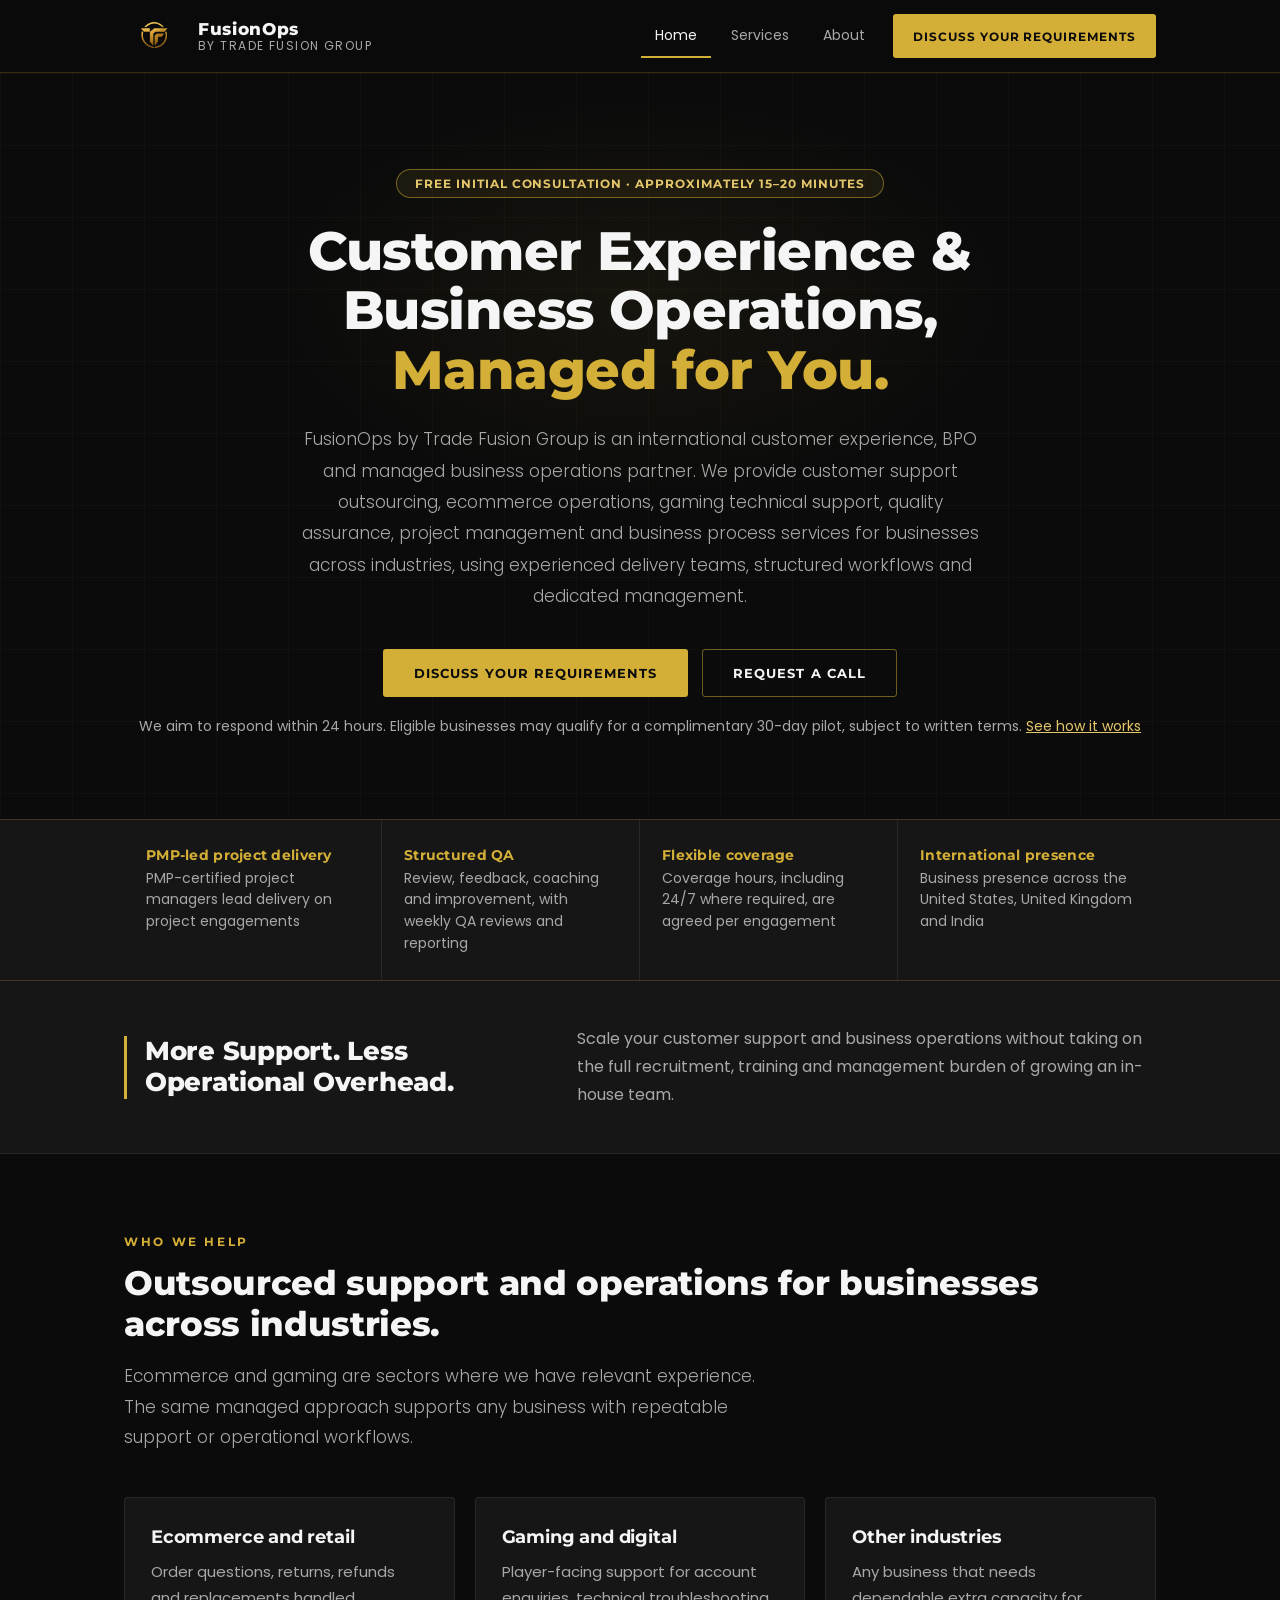
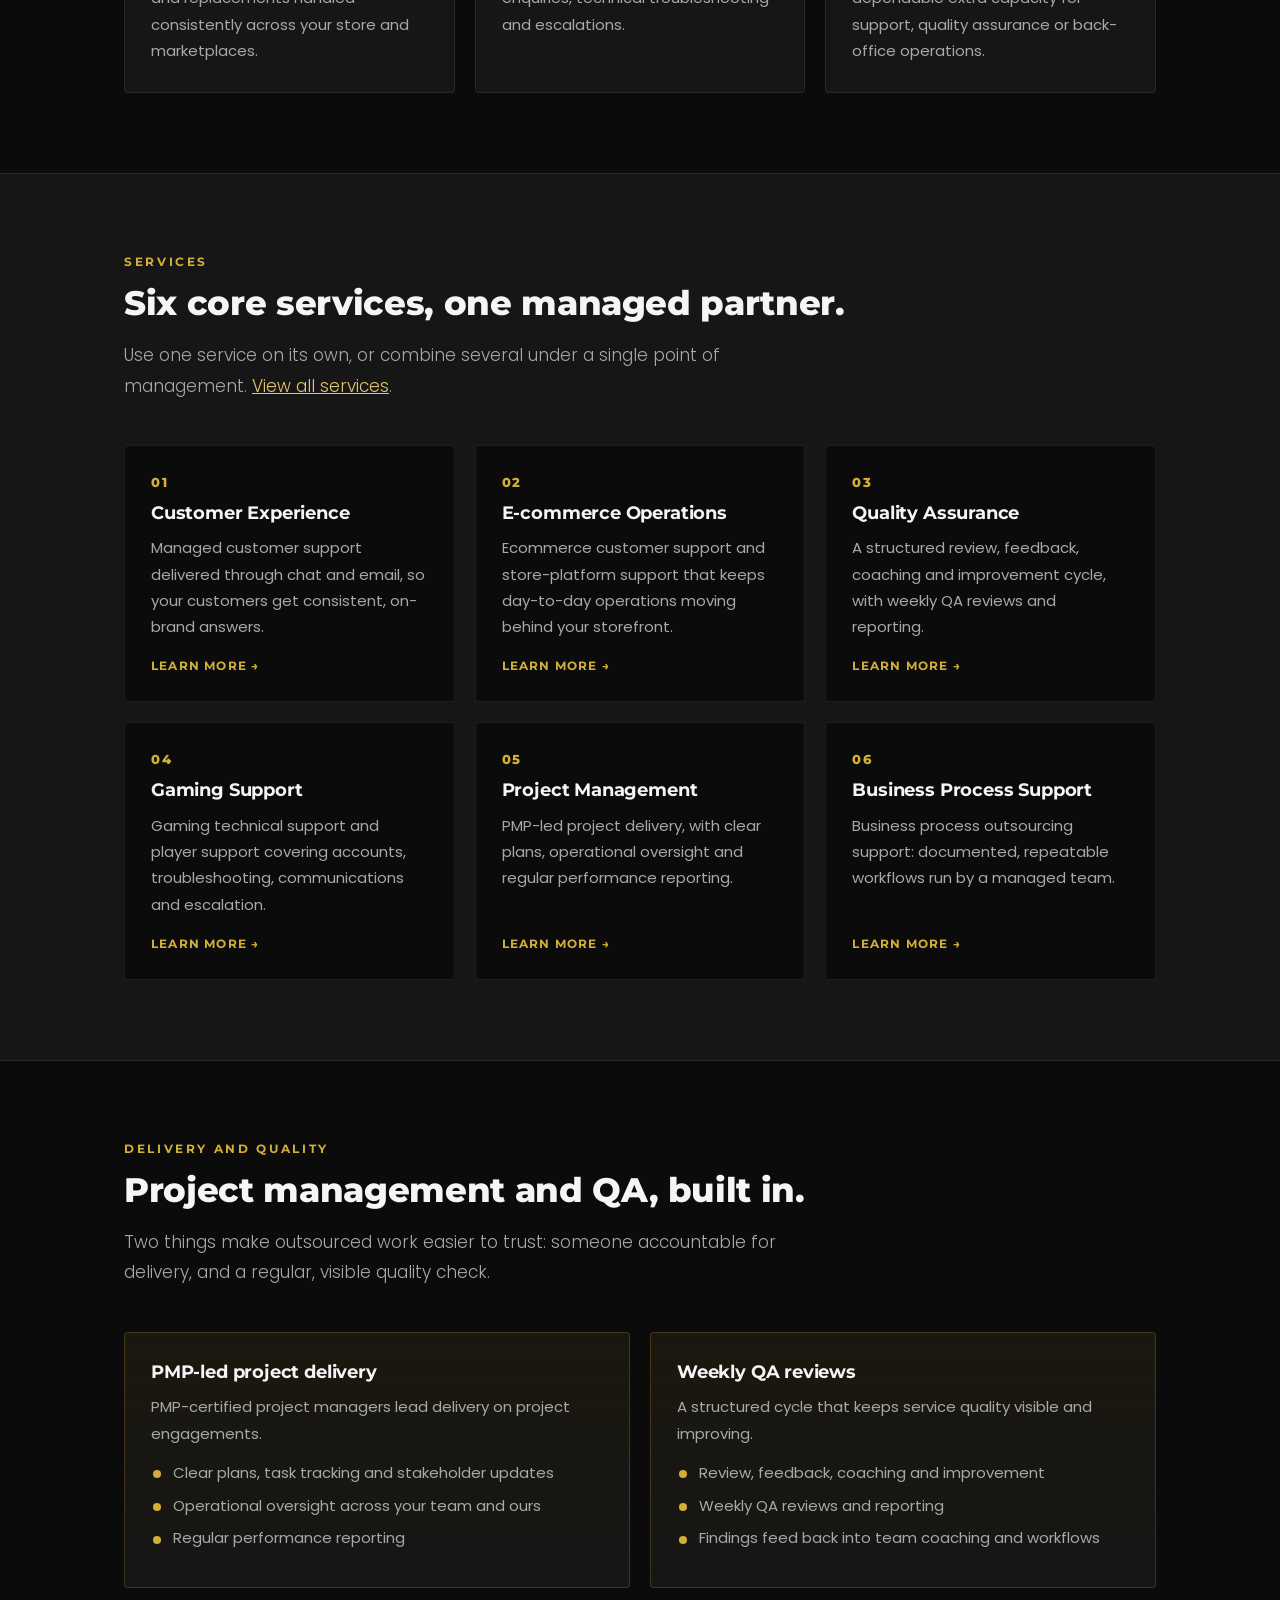
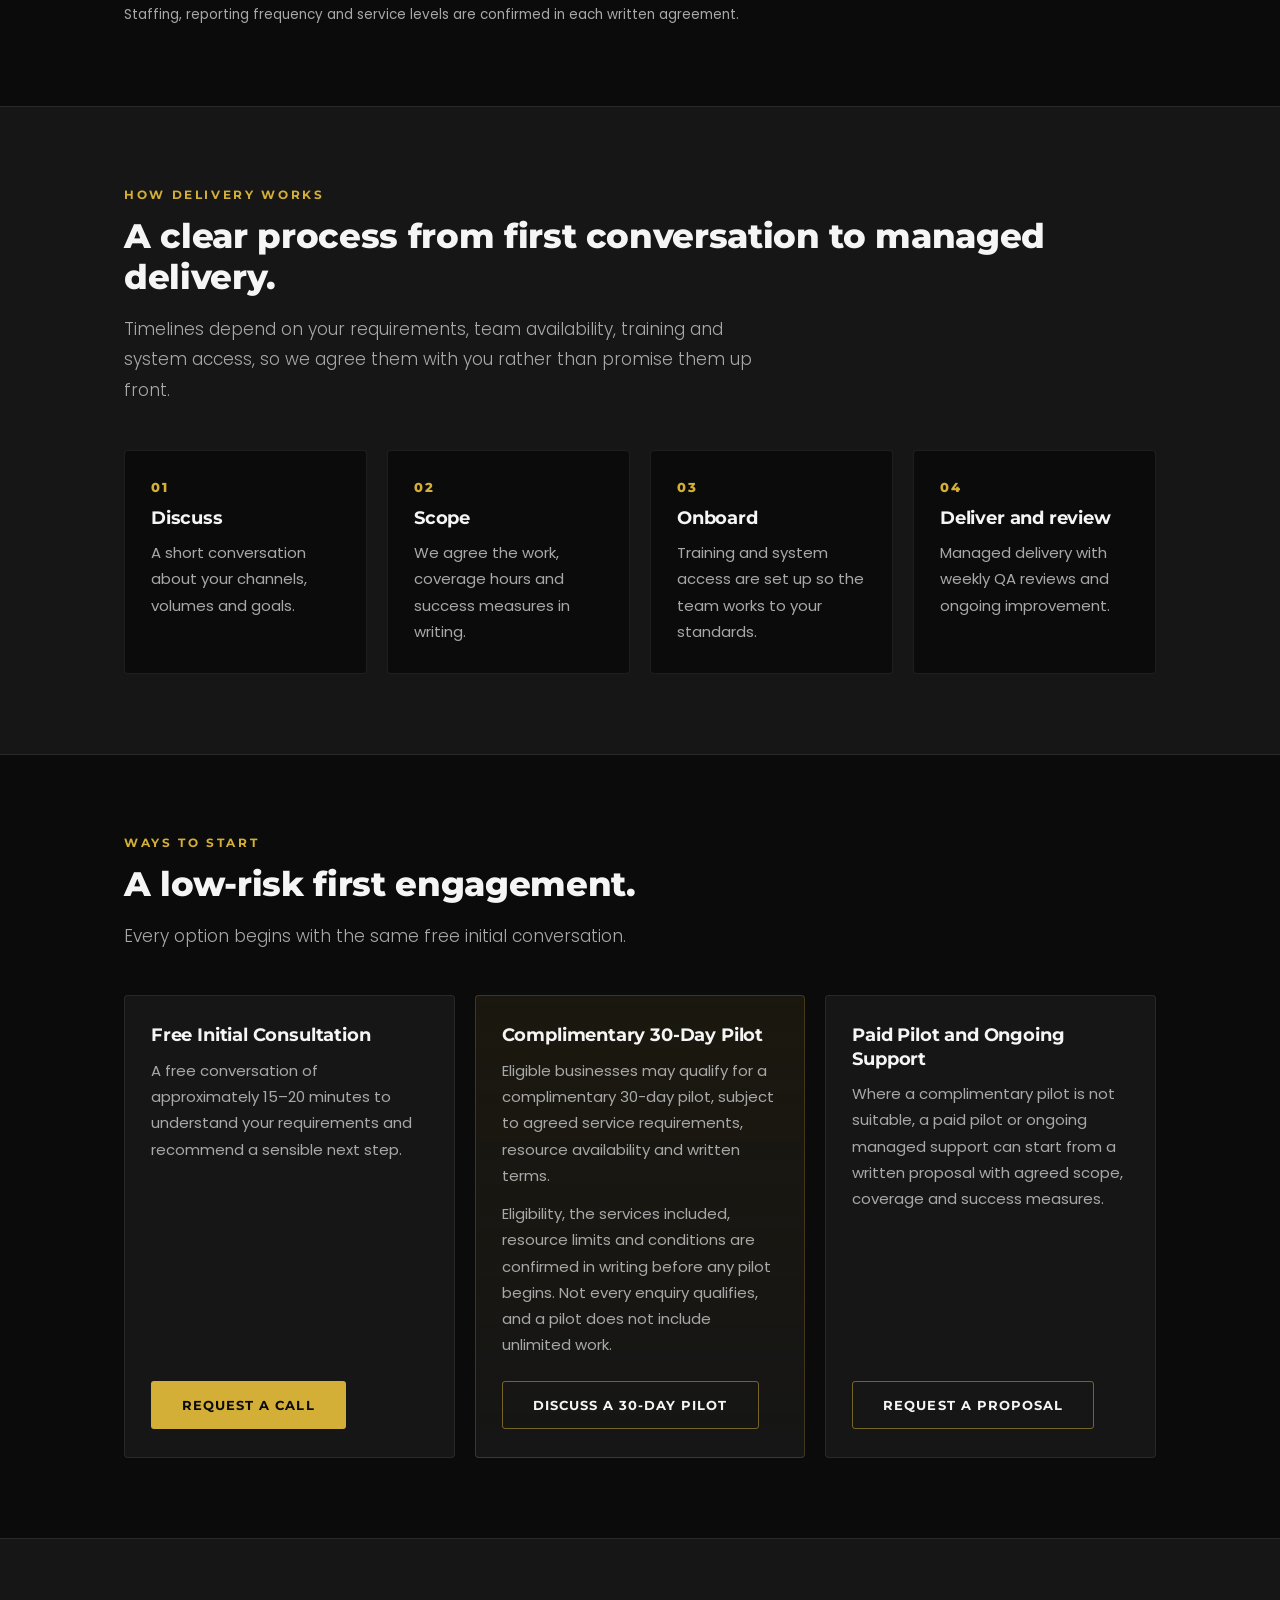
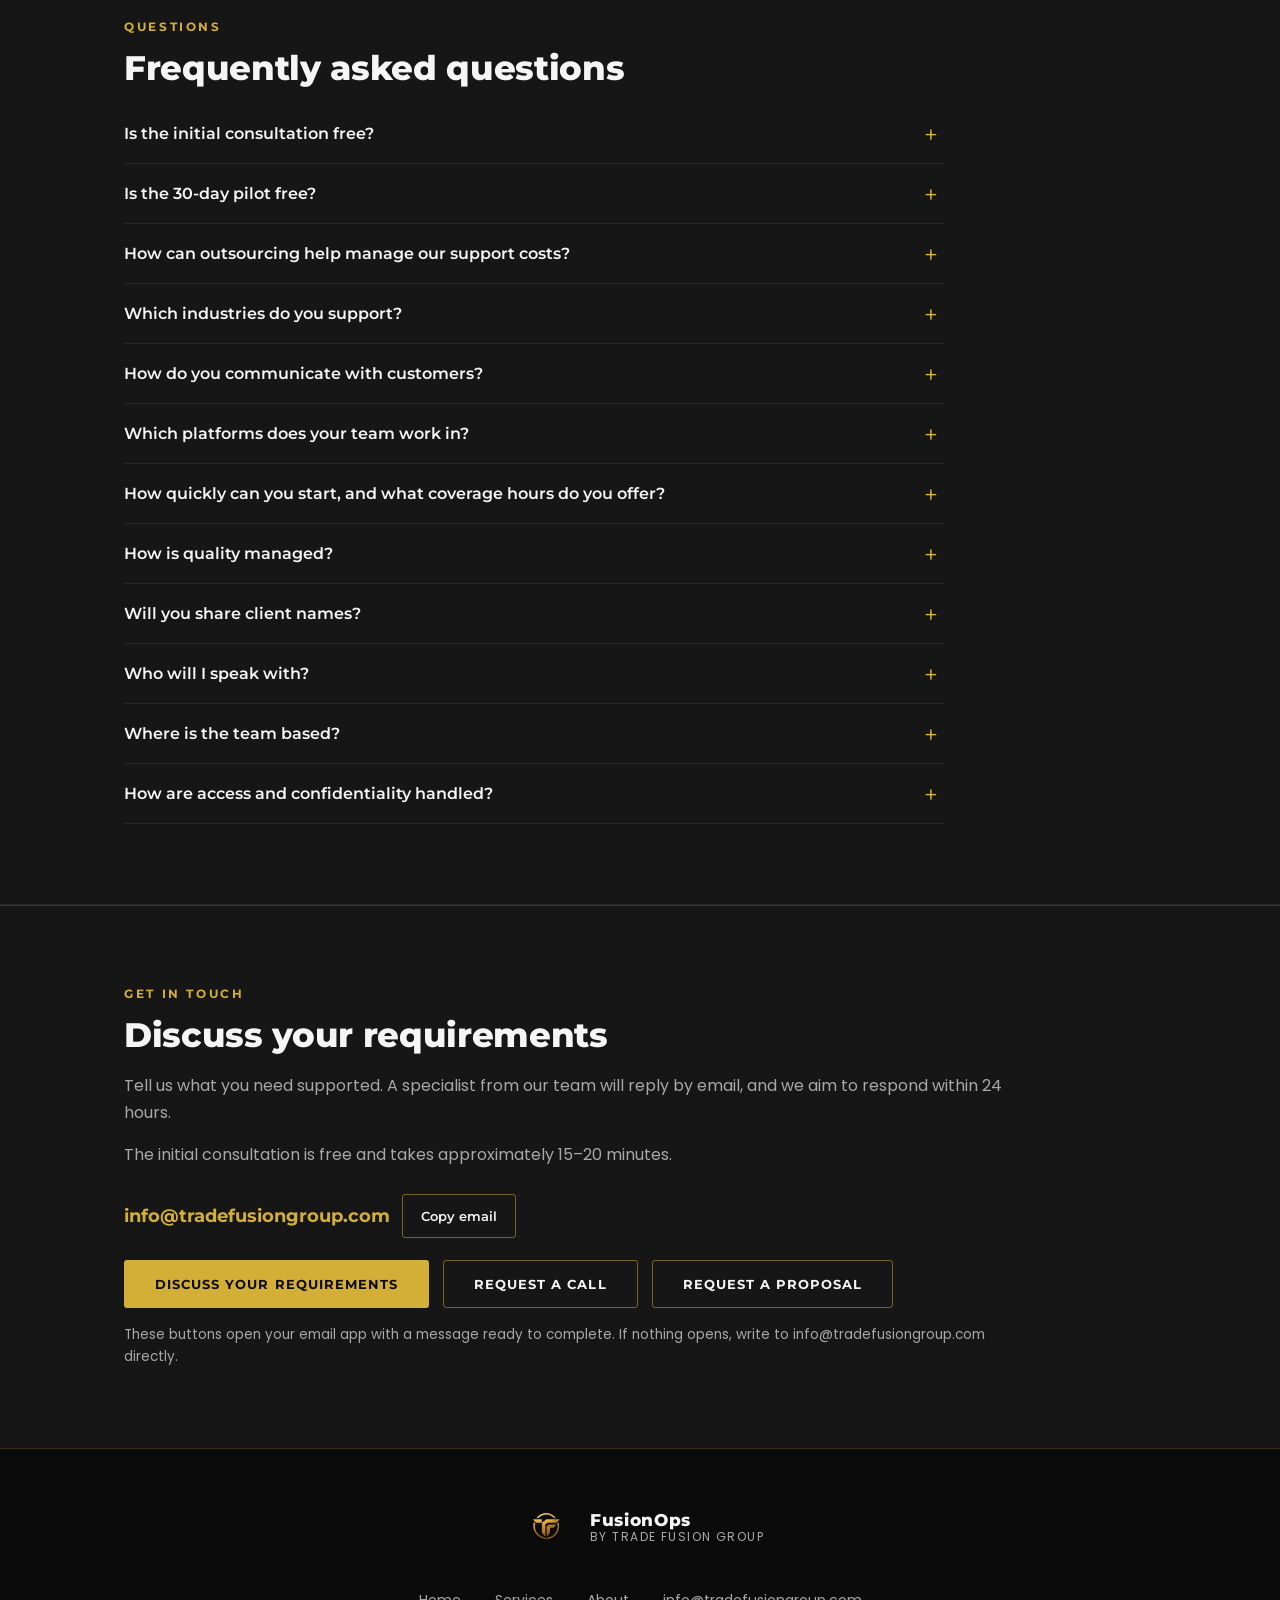
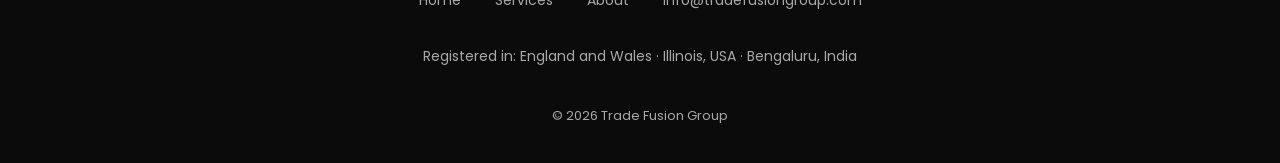
==== commit 342dbc29: "Publish FusionOps website refresh" ====
--- a/index.html
+++ b/index.html
@@ -2,293 +2,214 @@
 <html lang="en">
 <head>
 <meta charset="UTF-8">
-<meta name="viewport" content="width=device-width, initial-scale=1.0">
-<title>FusionOps — Managed Outsourcing Partner by Trade Fusion Group</title>
-<meta name="description" content="FusionOps by Trade Fusion Group is a managed outsourcing partner for customer experience, e-commerce operations, quality assurance, gaming support, project management and business process support. Request a proposal.">
+<meta name="viewport" content="width=device-width, initial-scale=1">
+<title>Customer Support Outsourcing &amp; Managed Operations | FusionOps</title>
+<meta name="description" content="Customer support outsourcing and managed business operations, with PMP-led project delivery and weekly QA reviews. Free initial consultation.">
+<meta name="robots" content="index, follow, max-image-preview:large">
 <meta name="theme-color" content="#0B0B0B">
-<meta property="og:title" content="FusionOps — Managed Outsourcing Partner by Trade Fusion Group">
-<meta property="og:description" content="FusionOps by Trade Fusion Group is a managed outsourcing partner for customer experience, e-commerce operations, quality assurance, gaming support, project management and business process support. Request a proposal.">
+<link rel="canonical" href="https://tradefusiongroup.com/">
+<meta property="og:site_name" content="FusionOps by Trade Fusion Group">
 <meta property="og:type" content="website">
+<meta property="og:title" content="Customer Support Outsourcing &amp; Managed Operations | FusionOps">
+<meta property="og:description" content="Customer support outsourcing and managed business operations, with PMP-led project delivery and weekly QA reviews. Free initial consultation.">
 <meta property="og:url" content="https://tradefusiongroup.com/">
-<link rel="icon" type="image/png" href="GOLDLOGO.png">
-<link rel="preconnect" href="https://fonts.googleapis.com">
-<link rel="preconnect" href="https://fonts.gstatic.com" crossorigin>
-<link href="https://fonts.googleapis.com/css2?family=Montserrat:wght@300;400;500;600;700;800&family=Poppins:wght@300;400;500;600&display=swap" rel="stylesheet">
+<meta property="og:image" content="https://tradefusiongroup.com/og-image.png">
+<meta property="og:image:width" content="1200">
+<meta property="og:image:height" content="630">
+<meta property="og:image:alt" content="FusionOps by Trade Fusion Group">
+<meta name="twitter:card" content="summary_large_image">
+<meta name="twitter:title" content="Customer Support Outsourcing &amp; Managed Operations | FusionOps">
+<meta name="twitter:description" content="Customer support outsourcing and managed business operations, with PMP-led project delivery and weekly QA reviews. Free initial consultation.">
+<meta name="twitter:image" content="https://tradefusiongroup.com/og-image.png">
+<link rel="icon" type="image/png" sizes="32x32" href="favicon-32.png">
+<link rel="icon" type="image/png" sizes="192x192" href="favicon-192.png">
+<link rel="apple-touch-icon" href="apple-touch-icon.png">
+<link rel="preload" href="fonts/montserrat-var.woff2" as="font" type="font/woff2" crossorigin>
+<link rel="preload" href="fonts/poppins-400.woff2" as="font" type="font/woff2" crossorigin>
 <link rel="stylesheet" href="styles.css">
+<script type="application/ld+json">{"@context": "https://schema.org", "@graph": [{"@type": "Organization", "@id": "https://tradefusiongroup.com/#organization", "name": "FusionOps by Trade Fusion Group", "alternateName": "FusionOps", "url": "https://tradefusiongroup.com/", "logo": "https://tradefusiongroup.com/GOLDLOGO.png", "email": "info@tradefusiongroup.com", "parentOrganization": {"@type": "Organization", "name": "Trade Fusion Group"}, "contactPoint": {"@type": "ContactPoint", "contactType": "sales", "email": "info@tradefusiongroup.com", "availableLanguage": "English"}}, {"@type": "WebSite", "@id": "https://tradefusiongroup.com/#website", "url": "https://tradefusiongroup.com/", "name": "FusionOps by Trade Fusion Group", "publisher": {"@id": "https://tradefusiongroup.com/#organization"}}, {"@type": "Service", "name": "Customer support outsourcing and managed business operations", "provider": {"@id": "https://tradefusiongroup.com/#organization"}, "serviceType": ["Customer support outsourcing", "Business process outsourcing (BPO)", "Ecommerce customer support", "Gaming technical support", "Quality assurance outsourcing", "Project management", "Managed business operations"], "areaServed": ["United States", "United Kingdom"]}]}</script>
 </head>
 <body>
-<!-- NAV -->
-<nav>
-  <div class="nav-inner">
-    <a href="./" class="nav-logo">
-      <img src="GOLDLOGO.png" alt="Trade Fusion Group" class="nav-logo-img" width="52" height="52">
-      <div class="nav-logo-text">
-        <span class="nav-fusion">FusionOps</span>
-        <span class="nav-by">by Trade Fusion Group</span>
-      </div>
-    </a>
-    <div class="nav-right">
-      <ul class="nav-links" id="nav-links">
-        <li><a href="services/">Services</a></li>
-        <li><a href="about/">About</a></li>
-        <li><a href="#pricing">Flexible Pilots</a></li>
-      </ul>
-      <a href="#proposal" class="nav-cta">Request a Proposal</a>
-      <button type="button" class="nav-toggle" aria-label="Menu" aria-expanded="false" aria-controls="nav-links"><svg viewBox="0 0 24 24" aria-hidden="true"><path d="M4 7h16M4 12h16M4 17h16"/></svg></button>
-    </div>
-  </div>
-</nav>
-
-<!-- HERO -->
+<a class="skip" href="#main">Skip to content</a>
+<header class="site-header">
+<div class="wrap nav">
+<a class="brand" href="./">
+<img src="GOLDLOGO.png" alt="" width="60" height="60">
+<span class="brand-text"><span class="brand-name">FusionOps</span> <span class="brand-by">by Trade Fusion Group</span></span>
+</a>
+<button class="nav-toggle" type="button" aria-expanded="false" aria-controls="nav-links" aria-label="Menu"><span></span></button>
+<nav aria-label="Main"><ul class="nav-links" id="nav-links"><li><a href="" aria-current="page">Home</a></li><li><a href="services/">Services</a></li><li><a href="about/">About</a></li><li><a class="nav-cta" href="mailto:info@tradefusiongroup.com?subject=Discuss%20Your%20Requirements%20%E2%80%94%20FusionOps&body=Hello%20FusionOps%20Team%2C%0A%0AI%20would%20like%20to%20discuss%20our%20requirements.%0A%0AName%3A%0ACompany%3A%0AWhat%20support%20do%20you%20need%3A%0ABest%20way%20or%20time%20to%20reach%20me%3A%0A%0AThank%20you.">Discuss Your Requirements</a></li></ul></nav>
+</div>
+</header>
+<main id="main">
 <section class="hero">
-  <div class="hero-geo"></div>
-  <div class="hero-glow"></div>
-  <div class="hero-badge"><div class="badge-dot"></div>Managed Outsourcing Partner</div>
-  <h1>Managed Outsourcing for<br><em>Customer Experience &amp; <span style="white-space:nowrap">E-commerce</span> Operations</em></h1>
-  <p class="hero-sub">FusionOps by Trade Fusion Group is a managed outsourcing partner for customer experience, e-commerce operations, quality assurance, gaming support, project management and business process support — delivered through trained agents, documented processes and experienced project management.</p>
-  <div class="hero-actions">
-    <a href="#proposal" class="btn-gold">Request a Proposal</a>
-    <a href="#pricing" class="btn-outline">See the 30-Day Pilot</a>
-  </div>
-  <div class="hero-stats">
-    <div class="hero-stat"><span class="stat-num">UK · US · India</span><span class="stat-label">Registered Entities</span></div>
-    <div class="hero-stat"><span class="stat-num">Dedicated</span><span class="stat-label">QA Team</span></div>
-    <div class="hero-stat"><span class="stat-num">PMP</span><span class="stat-label">Certified Project Managers</span></div>
-    <div class="hero-stat"><span class="stat-num">24/7</span><span class="stat-label">Coverage, Scoped Per Project</span></div>
-  </div>
-</section>
-
-<!-- INTRO BAND -->
-<div class="intro-band">
-  <div class="intro-inner">
-    <p class="intro-text"><strong>FusionOps is not a generic call centre.</strong> We are a managed outsourcing partner — built for gaming studios, ecommerce brands, and fast-growing digital businesses that need professional agent teams, QA control, and certified project management without building an internal department. Our delivery team brings hands-on experience gained supporting CX and QA operations for major AAA gaming titles and enterprise ecommerce operations at scale. We currently support UK and US based clients across multiple time zones.</p>
-    <div class="intro-divider"></div>
-    <div class="intro-promise">
-      <div class="ip-item"><span class="ip-val">Go live in as little as 48 hours</span><span class="ip-label">Once scope is agreed</span></div>
-      <div class="ip-item"><span class="ip-val">UK, US &amp; India</span><span class="ip-label">Registered entities</span></div>
-      <div class="ip-item"><span class="ip-val">No lock-in to start</span><span class="ip-label">Flexible commitment</span></div>
-    </div>
-  </div>
-</div>
-
-<!-- TRUST BAND -->
-<div class="trust-band">
-  <div class="trust-inner">
-    <div class="trust-icon">🔒</div>
-    <p class="trust-text"><strong>Confidentiality &amp; data handling:</strong> We follow client-approved SOPs, access controls, escalation rules, and confidentiality requirements for every support operation. All agents operate under defined access levels and process documentation from day one.</p>
-  </div>
-</div>
-
-<!-- WHO WE SERVE -->
-<section>
-  <div class="section-inner">
-    <span class="section-tag">Who we work with</span>
-    <h2 class="section-title">Built for digital businesses that move fast</h2>
-    <p class="section-sub">We work with companies that need operational capacity quickly — without the cost and delay of building a team in-house.</p>
-    <div class="serve-grid">
-      <div class="serve-card">
-        <div class="serve-card-num">01 — Gaming</div>
-        <div class="serve-card-title">Gaming Studios &amp; Developers</div>
-        <div class="serve-card-desc">Indie studios, mobile game developers, and web3 gaming companies who need professional player support so their development team stays focused on building and shipping.</div>
-      </div>
-      <div class="serve-card">
-        <div class="serve-card-num">02 — Ecommerce</div>
-        <div class="serve-card-title">Ecommerce &amp; Marketplace Brands</div>
-        <div class="serve-card-desc">DTC brands, dropshipping businesses, and online retailers selling across multiple platforms who need store operations, order coordination, customer support, and catalogue management fully managed.</div>
-      </div>
-      <div class="serve-card">
-        <div class="serve-card-num">03 — Digital</div>
-        <div class="serve-card-title">SaaS &amp; Digital Startups</div>
-        <div class="serve-card-desc">Fast-scaling tech companies and digital businesses that need structured 24/7 customer support and back-office operations without hiring and managing an internal team.</div>
-      </div>
-    </div>
-  </div>
-</section>
-
-<!-- SERVICES OVERVIEW -->
-<section class="alt-bg" id="services" style="border-top:1px solid var(--gold-border);border-bottom:1px solid var(--gold-border)">
-  <div class="section-inner">
-    <span class="section-tag">What we do</span>
-    <h2 class="section-title">Six areas of managed support and operations</h2>
-    <p class="section-sub">Choose one area or combine several in a single engagement. Coverage hours, including round-the-clock coverage where required, are agreed for each engagement.</p>
-    <div class="ov-grid">
-      <div class="ov-card"><h3>Customer experience</h3><p>Email and chat support, order updates and refund, return and replacement handling.</p></div>
-      <div class="ov-card"><h3>E-commerce operations</h3><p>Shopify administration, catalogue and order operations, supplier follow-ups.</p></div>
-      <div class="ov-card"><h3>Quality assurance</h3><p>Monitoring, ticket reviews, SLA tracking and regular quality reports.</p></div>
-      <div class="ov-card"><h3>Gaming support</h3><p>Player email support, account and purchase issues, launch and update overflow.</p></div>
-      <div class="ov-card"><h3>Project management</h3><p>Planning, coordination, workflow setup and delivery oversight.</p></div>
-      <div class="ov-card"><h3>Business process support</h3><p>SOPs, documentation, requirements and process improvement.</p></div>
-    </div>
-    <a href="services/" class="btn-gold">See all services</a>
-  </div>
-</section>
-
-<!-- PM SECTION -->
-<section class="pm-section">
-  <div class="section-inner">
-    <div class="pm-grid">
-      <div>
-        <span class="section-tag">Leadership</span>
-        <h2 class="section-title">Managed by Certified Project Leaders</h2>
-        <p class="section-sub" style="margin-bottom:0">FusionOps is supported by PMP-certified project managers experienced in Agile, Waterfall, and Scrum delivery models. This allows us to manage onboarding, workflows, SLAs, reporting, training, QA, and client communication in a structured and professional way.</p>
-      </div>
-      <div class="pm-right">
-        <div class="pm-point"><div class="pm-icon">📋</div><div><div class="pm-point-title">PMP-Certified Project Managers</div><div class="pm-point-desc">Our certified PMs oversee client operations, team performance, and delivery standards across all active accounts.</div></div></div>
-        <div class="pm-point"><div class="pm-icon">⚙️</div><div><div class="pm-point-title">Agile, Waterfall &amp; Scrum Experience</div><div class="pm-point-desc">We adapt our delivery model to match your business — structured or flexible, as your operation requires.</div></div></div>
-        <div class="pm-point"><div class="pm-icon">📊</div><div><div class="pm-point-title">SLA Tracking &amp; Reporting</div><div class="pm-point-desc">Clear, regular reporting on response times, ticket volumes, quality scores, and escalation handling.</div></div></div>
-        <div class="pm-point"><div class="pm-icon">🗂️</div><div><div class="pm-point-title">Process Documentation &amp; Escalation Control</div><div class="pm-point-desc">Every operation is documented with clear SOPs, escalation paths, and onboarding structure from day one.</div></div></div>
-      </div>
-    </div>
-  </div>
-</section>
-
-<!-- FLEXIBLE PILOT OPTIONS -->
-<section class="pilot-section" id="pricing">
-  <div class="section-inner">
-    <span class="section-tag">Flexible Pilot Options</span>
-    <h2 class="section-title">Start small, prove the fit, then scale</h2>
-    <div class="pilot-intro">
-      <div class="pilot-intro-text">
-        <p>FusionOps gives clients the option to start with a focused pilot before moving into a larger support operation. This allows companies to test our quality, response times, reporting, and operational fit without committing to a large long-term setup from day one.</p>
-        <p class="pilot-intro-note">A scoped 30-day pilot is available for suitable projects. Each pilot is scoped around the client's workload, required coverage, tools, ticket volume, and support needs. Every pilot includes a dedicated point of contact and a structured weekly check-in.</p>
-      </div>
-      <div class="pilot-scope">
-        <div class="pilot-scope-title">Every pilot includes</div>
-        <ul class="pilot-scope-list">
-          <li>Defined SLA targets</li>
-          <li>QA oversight from day one</li>
-          <li>Weekly performance reporting</li>
-          <li>PM point of contact</li>
-          <li>Structured escalation flow</li>
-        </ul>
-      </div>
-    </div>
-    <div class="pricing-grid">
-      <div class="price-card">
-        <div class="price-tier">Starter Support Pilot</div>
-        <div class="price-amount custom">Scoped to<br>Your Needs</div>
-        <div class="price-period">proposal prepared after initial call</div>
-        <p class="price-blurb">For companies that want to test FusionOps with a focused support workload — ticket handling, store admin, or back-office tasks — before scaling further.</p>
-        <div class="price-divider"></div>
-        <ul class="price-features">
-          <li><span class="pf-check">—</span>Dedicated support coverage</li>
-          <li><span class="pf-check">—</span>Email, chat, or ticket support</li>
-          <li><span class="pf-check">—</span>Basic escalation flow</li>
-          <li><span class="pf-check">—</span>Weekly reporting</li>
-          <li><span class="pf-check">—</span>QA oversight included</li>
-          <li><span class="pf-check">—</span>PM point of contact</li>
-        </ul>
-        <a href="#proposal" class="price-cta cta-outline">Request a Proposal</a>
-      </div>
-      <div class="price-card featured">
-        <div class="featured-badge">Recommended</div>
-        <div class="price-tier">Growth Support Pilot</div>
-        <div class="price-amount custom">Scoped to<br>Your Needs</div>
-        <div class="price-period">proposal prepared after initial call</div>
-        <p class="price-blurb">For businesses with increasing customer queries, product uploads, player tickets, or fulfilment follow-ups that need structured, managed support coverage.</p>
-        <div class="price-divider"></div>
-        <ul class="price-features">
-          <li><span class="pf-check">—</span>Extended dedicated support coverage</li>
-          <li><span class="pf-check">—</span>Customer or player support</li>
-          <li><span class="pf-check">—</span>Store and order operations</li>
-          <li><span class="pf-check">—</span>QA monitoring included</li>
-          <li><span class="pf-check">—</span>Project manager oversight</li>
-          <li><span class="pf-check">—</span>Weekly performance reporting</li>
-        </ul>
-        <a href="#proposal" class="price-cta cta-gold">Request a Proposal</a>
-      </div>
-      <div class="price-card">
-        <div class="price-tier">Scale / 24-7 Support Pod</div>
-        <div class="price-amount custom">Custom<br>Scoped</div>
-        <div class="price-period">tailored to your full operation</div>
-        <p class="price-blurb">For gaming, ecommerce, or digital businesses that need wider coverage, a full agent team, QA involvement, and certified project management oversight.</p>
-        <div class="price-divider"></div>
-        <ul class="price-features">
-          <li><span class="pf-check">—</span>Full multi-agent support team</li>
-          <li><span class="pf-check">—</span>24/7 coverage</li>
-          <li><span class="pf-check">—</span>QA team involvement</li>
-          <li><span class="pf-check">—</span>PMP-certified project manager</li>
-          <li><span class="pf-check">—</span>Custom reporting dashboard</li>
-          <li><span class="pf-check">—</span>SLA management and escalation process</li>
-        </ul>
-        <a href="#proposal" class="price-cta cta-outline">Request a Proposal</a>
-      </div>
-    </div>
-    <p class="price-all-note">Each pilot is scoped individually. All enquiries are handled directly by our team.</p>
-  </div>
-</section>
-
-<!-- CTA -->
-<section class="cta-section" id="proposal">
-  <span class="cta-tag">Get started</span>
-  <h2>Request a Proposal</h2>
-  <p>Tell us about your project — the work involved, the tools you use and the coverage you need. We'll review it and come back with a tailored proposal. A scoped 30-day pilot is available for suitable projects.</p>
-  <div class="cta-actions">
-    <a href="mailto:info@tradefusiongroup.com?subject=Proposal request — FusionOps" class="btn-gold">Request a Proposal</a>
-  </div>
-  <p class="cta-contact"><a href="mailto:info@tradefusiongroup.com">info@tradefusiongroup.com</a></p>
-  <p style="font-size:12px;color:var(--muted);margin-top:16px;font-style:italic;position:relative;">Our target is a first human response within 24 hours.</p>
-</section>
-
-<!-- FAQ -->
-<section style="background:var(--charcoal);border-top:1px solid var(--gold-border);border-bottom:1px solid var(--gold-border)">
-  <div class="section-inner">
-    <span class="section-tag">Common questions</span>
-    <h2 class="section-title">Questions clients typically ask</h2>
-    <p class="section-sub">We'd rather answer these upfront than have them slow down a conversation.</p>
-    <div style="display:flex;flex-direction:column;gap:16px;max-width:760px">
-
-      <div style="background:var(--black);border:1px solid var(--gold-border);border-radius:3px;padding:28px 32px">
-        <div style="font-family:'Montserrat',sans-serif;font-size:14px;font-weight:700;color:var(--white);margin-bottom:10px">How quickly can FusionOps actually go live?</div>
-        <div style="font-size:13px;color:var(--muted);font-weight:300;line-height:1.8">In most cases we can have a structured support team operational within 48 hours of agreeing scope. Our onboarding process — SOPs, access setup, briefing, and escalation paths — is built to move fast without cutting corners.</div>
-      </div>
-
-      <div style="background:var(--black);border:1px solid var(--gold-border);border-radius:3px;padding:28px 32px">
-        <div style="font-family:'Montserrat',sans-serif;font-size:14px;font-weight:700;color:var(--white);margin-bottom:10px">What happens if an agent's performance is not up to standard?</div>
-        <div style="font-size:13px;color:var(--muted);font-weight:300;line-height:1.8">Our QA team monitors performance continuously. If an agent is underperforming against agreed standards, our project manager handles it directly — coaching, retraining, or replacement. You do not need to manage individual agents. That is our responsibility.</div>
-      </div>
-
-      <div style="background:var(--black);border:1px solid var(--gold-border);border-radius:3px;padding:28px 32px">
-        <div style="font-family:'Montserrat',sans-serif;font-size:14px;font-weight:700;color:var(--white);margin-bottom:10px">Do I need to sign a long contract to get started?</div>
-        <div style="font-size:13px;color:var(--muted);font-weight:300;line-height:1.8">No. We offer a 30-day pilot specifically so clients can test the operation before committing to anything longer term. We believe the work earns the contract — not the paperwork.</div>
-      </div>
-
-      <div style="background:var(--black);border:1px solid var(--gold-border);border-radius:3px;padding:28px 32px">
-        <div style="font-family:'Montserrat',sans-serif;font-size:14px;font-weight:700;color:var(--white);margin-bottom:10px">How do I communicate with the team day to day?</div>
-        <div style="font-size:13px;color:var(--muted);font-weight:300;line-height:1.8">You have a dedicated project manager as your single point of contact. Weekly check-ins are structured from day one. You can communicate via email, Slack, or whatever tool works best for your business. You will never be handed to an anonymous team with no escalation path.</div>
-      </div>
-
-      <div style="background:var(--black);border:1px solid var(--gold-border);border-radius:3px;padding:28px 32px">
-        <div style="font-family:'Montserrat',sans-serif;font-size:14px;font-weight:700;color:var(--white);margin-bottom:10px">What timezone do your agents work in?</div>
-        <div style="font-size:13px;color:var(--muted);font-weight:300;line-height:1.8">Our delivery team operates across multiple time zones, allowing us to cover UK, US, and global client requirements. Coverage hours are agreed during scoping so your customers always receive timely responses regardless of where they are.</div>
-      </div>
-
-    </div>
-  </div>
-</section>
-
-<!-- FOOTER -->
+<div class="wrap">
+<p class="pill">Free initial consultation · approximately 15–20 minutes</p>
+<h1>Customer Experience &amp; Business Operations, <em>Managed for You.</em></h1>
+<p class="sub">FusionOps by Trade Fusion Group is an international customer experience, BPO and managed business operations partner. We provide customer support outsourcing, ecommerce operations, gaming technical support, quality assurance, project management and business process services for businesses across industries, using experienced delivery teams, structured workflows and dedicated management.</p>
+<div class="btn-row">
+<a class="btn btn-gold" href="mailto:info@tradefusiongroup.com?subject=Discuss%20Your%20Requirements%20%E2%80%94%20FusionOps&body=Hello%20FusionOps%20Team%2C%0A%0AI%20would%20like%20to%20discuss%20our%20requirements.%0A%0AName%3A%0ACompany%3A%0AWhat%20support%20do%20you%20need%3A%0ABest%20way%20or%20time%20to%20reach%20me%3A%0A%0AThank%20you.">Discuss Your Requirements</a>
+<a class="btn btn-line" href="mailto:info@tradefusiongroup.com?subject=Request%20for%20a%20Discovery%20Call%20%E2%80%94%20FusionOps&body=Hello%20FusionOps%20Team%2C%0A%0AI%20would%20like%20to%20arrange%20a%20call%20to%20discuss%20your%20services.%0A%0AName%3A%0ACompany%3A%0AService%20Required%3A%0APreferred%20Date%20and%20Time%3A%0ATime%20Zone%3A%0A%0AThank%20you.">Request a Call</a>
+</div>
+<p class="note">We aim to respond within 24 hours. Eligible businesses may qualify for a complimentary 30-day pilot, subject to written terms. <a href="#pilot">See how it works</a></p>
+</div>
+</section>
+
+<section class="strip" aria-label="Highlights">
+<div class="wrap"><ul>
+<li><strong>PMP-led project delivery</strong><span>PMP-certified project managers lead delivery on project engagements</span></li>
+<li><strong>Structured QA</strong><span>Review, feedback, coaching and improvement, with weekly QA reviews and reporting</span></li>
+<li><strong>Flexible coverage</strong><span>Coverage hours, including 24/7 where required, are agreed per engagement</span></li>
+<li><strong>International presence</strong><span>Business presence across the United States, United Kingdom and India</span></li>
+</ul></div>
+</section>
+
+<section class="band" aria-labelledby="cost-h">
+<div class="wrap band-in">
+<h2 id="cost-h">More Support. Less Operational Overhead.</h2>
+<p>Scale your customer support and business operations without taking on the full recruitment, training and management burden of growing an in-house team.</p>
+</div>
+</section>
+
+<section aria-labelledby="who-h">
+<div class="wrap">
+<span class="eyebrow">Who we help</span>
+<h2 id="who-h">Outsourced support and operations for businesses across industries.</h2>
+<p class="lead">Ecommerce and gaming are sectors where we have relevant experience. The same managed approach supports any business with repeatable support or operational workflows.</p>
+<div class="grid g3">
+<div class="card"><h3>Ecommerce and retail</h3><p>Order questions, returns, refunds and replacements handled consistently across your store and marketplaces.</p></div>
+<div class="card"><h3>Gaming and digital</h3><p>Player-facing support for account enquiries, technical troubleshooting and escalations.</p></div>
+<div class="card"><h3>Other industries</h3><p>Any business that needs dependable extra capacity for support, quality assurance or back-office operations.</p></div>
+</div>
+</div>
+</section>
+
+<section class="alt" id="services" aria-labelledby="svc-h">
+<div class="wrap">
+<span class="eyebrow">Services</span>
+<h2 id="svc-h">Six core services, one managed partner.</h2>
+<p class="lead">Use one service on its own, or combine several under a single point of management. <a href="services/">View all services</a>.</p>
+<div class="grid g3"><a class="card link" href="services/#customer-experience"><span class="num">01</span><h3>Customer Experience</h3><p>Managed customer support delivered through chat and email, so your customers get consistent, on-brand answers.</p><span class="more">Learn more →</span></a><a class="card link" href="services/#ecommerce-operations"><span class="num">02</span><h3>E-commerce Operations</h3><p>Ecommerce customer support and store-platform support that keeps day-to-day operations moving behind your storefront.</p><span class="more">Learn more →</span></a><a class="card link" href="services/#quality-assurance"><span class="num">03</span><h3>Quality Assurance</h3><p>A structured review, feedback, coaching and improvement cycle, with weekly QA reviews and reporting.</p><span class="more">Learn more →</span></a><a class="card link" href="services/#gaming-support"><span class="num">04</span><h3>Gaming Support</h3><p>Gaming technical support and player support covering accounts, troubleshooting, communications and escalation.</p><span class="more">Learn more →</span></a><a class="card link" href="services/#project-management"><span class="num">05</span><h3>Project Management</h3><p>PMP-led project delivery, with clear plans, operational oversight and regular performance reporting.</p><span class="more">Learn more →</span></a><a class="card link" href="services/#business-process-support"><span class="num">06</span><h3>Business Process Support</h3><p>Business process outsourcing support: documented, repeatable workflows run by a managed team.</p><span class="more">Learn more →</span></a></div>
+</div>
+</section>
+
+<section aria-labelledby="pmqa-h">
+<div class="wrap">
+<span class="eyebrow">Delivery and quality</span>
+<h2 id="pmqa-h">Project management and QA, built in.</h2>
+<p class="lead">Two things make outsourced work easier to trust: someone accountable for delivery, and a regular, visible quality check.</p>
+<div class="grid g2">
+<div class="card feature"><h3>PMP-led project delivery</h3>
+<p>PMP-certified project managers lead delivery on project engagements.</p>
+<ul class="tick"><li>Clear plans, task tracking and stakeholder updates</li><li>Operational oversight across your team and ours</li><li>Regular performance reporting</li></ul></div>
+<div class="card feature"><h3>Weekly QA reviews</h3>
+<p>A structured cycle that keeps service quality visible and improving.</p>
+<ul class="tick"><li>Review, feedback, coaching and improvement</li><li>Weekly QA reviews and reporting</li><li>Findings feed back into team coaching and workflows</li></ul></div>
+</div>
+<p class="small">Staffing, reporting frequency and service levels are confirmed in each written agreement.</p>
+</div>
+</section>
+
+<section class="alt" aria-labelledby="how-h">
+<div class="wrap">
+<span class="eyebrow">How delivery works</span>
+<h2 id="how-h">A clear process from first conversation to managed delivery.</h2>
+<p class="lead">Timelines depend on your requirements, team availability, training and system access, so we agree them with you rather than promise them up front.</p>
+<div class="grid g4">
+<div class="card"><span class="num">01</span><h3>Discuss</h3><p>A short conversation about your channels, volumes and goals.</p></div>
+<div class="card"><span class="num">02</span><h3>Scope</h3><p>We agree the work, coverage hours and success measures in writing.</p></div>
+<div class="card"><span class="num">03</span><h3>Onboard</h3><p>Training and system access are set up so the team works to your standards.</p></div>
+<div class="card"><span class="num">04</span><h3>Deliver and review</h3><p>Managed delivery with weekly QA reviews and ongoing improvement.</p></div>
+</div>
+</div>
+</section>
+
+<section id="pilot" aria-labelledby="pilot-h">
+<div class="wrap">
+<span class="eyebrow">Ways to start</span>
+<h2 id="pilot-h">A low-risk first engagement.</h2>
+<p class="lead">Every option begins with the same free initial conversation.</p>
+<div class="grid g3">
+<div class="card"><h3>Free Initial Consultation</h3>
+<p>A free conversation of approximately 15–20 minutes to understand your requirements and recommend a sensible next step.</p>
+<div class="btn-row" style="margin-top:auto;padding-top:22px"><a class="btn btn-gold" href="mailto:info@tradefusiongroup.com?subject=Request%20for%20a%20Discovery%20Call%20%E2%80%94%20FusionOps&body=Hello%20FusionOps%20Team%2C%0A%0AI%20would%20like%20to%20arrange%20a%20call%20to%20discuss%20your%20services.%0A%0AName%3A%0ACompany%3A%0AService%20Required%3A%0APreferred%20Date%20and%20Time%3A%0ATime%20Zone%3A%0A%0AThank%20you.">Request a Call</a></div></div>
+<div class="card feature"><h3>Complimentary 30-Day Pilot</h3>
+<p>Eligible businesses may qualify for a complimentary 30-day pilot, subject to agreed service requirements, resource availability and written terms.</p>
+<p class="small" style="margin-top:12px">Eligibility, the services included, resource limits and conditions are confirmed in writing before any pilot begins. Not every enquiry qualifies, and a pilot does not include unlimited work.</p>
+<div class="btn-row" style="margin-top:auto;padding-top:22px"><a class="btn btn-line" href="mailto:info@tradefusiongroup.com?subject=30-Day%20Pilot%20Enquiry%20%E2%80%94%20FusionOps&body=Hello%20FusionOps%20Team%2C%0A%0AI%20would%20like%20to%20discuss%20a%2030-day%20pilot.%20I%20understand%20that%20eligibility%2C%20services%20included%2C%20resource%20limits%20and%20conditions%20are%20confirmed%20in%20writing%20before%20any%20pilot%20begins.%0A%0AName%3A%0ACompany%3A%0AService%20Required%3A%0ADescription%20of%20the%20workload%20%28channels%2C%20approximate%20volume%29%3A%0ATools%20or%20platforms%20we%20use%3A%0APreferred%20start%20timeframe%3A%0A%0AThank%20you.">Discuss a 30-Day Pilot</a></div></div>
+<div class="card"><h3>Paid Pilot and Ongoing Support</h3>
+<p>Where a complimentary pilot is not suitable, a paid pilot or ongoing managed support can start from a written proposal with agreed scope, coverage and success measures.</p>
+<div class="btn-row" style="margin-top:auto;padding-top:22px"><a class="btn btn-line" href="mailto:info@tradefusiongroup.com?subject=FusionOps%20%E2%80%94%20Business%20Support%20Proposal%20Enquiry&body=Hello%20FusionOps%20Team%2C%0A%0AI%20would%20like%20to%20request%20a%20proposal.%0A%0AName%3A%0ACompany%3A%0AService%20Required%3A%0ABrief%20description%20of%20the%20work%3A%0APreferred%20start%20date%3A%0ATools%20or%20platforms%20we%20use%3A%0A%0AThank%20you.">Request a Proposal</a></div></div>
+</div>
+</div>
+</section>
+
+<section class="alt" aria-labelledby="faq-h">
+<div class="wrap">
+<span class="eyebrow">Questions</span>
+<h2 id="faq-h">Frequently asked questions</h2>
+<div class="faq">
+<details><summary>Is the initial consultation free?</summary><p>Yes. The initial consultation is free and takes approximately 15–20 minutes.</p></details>
+<details><summary>Is the 30-day pilot free?</summary><p>Eligible businesses may qualify for a complimentary 30-day pilot, subject to agreed service requirements, resource availability and written terms. Eligibility, the services included, resource limits and conditions are confirmed in writing before any pilot begins. Not every enquiry qualifies, and a pilot does not include unlimited work. Paid pilots and ongoing managed support are also available.</p></details>
+<details><summary>How can outsourcing help manage our support costs?</summary><p>FusionOps can help reduce the need for additional in-house recruitment, training and day-to-day supervision, and can scale capacity with your workload instead of adding fixed staffing overheads. We tailor the delivery model to your workload, coverage requirements and budget. We do not quote savings percentages, because the right model depends on your situation.</p></details>
+<details><summary>Which industries do you support?</summary><p>Our services support businesses across many industries. Ecommerce and gaming are sectors where we have relevant experience, and we scope each engagement around your own workflows.</p></details>
+<details><summary>How do you communicate with customers?</summary><p>Our support is delivered through chat and email. We do not provide voice support.</p></details>
+<details><summary>Which platforms does your team work in?</summary><p>Our team has demonstrated experience with Gorgias, Zendesk, Freshdesk, Shopify, Amazon, Flipkart and Discord for support and ecommerce, and Asana, Microsoft Teams, Trello and Microsoft Project for project work. After onboarding, we also support client-hosted or in-house systems and other platforms. See the <a href="services/#platforms">full platform list</a>.</p></details>
+<details><summary>How quickly can you start, and what coverage hours do you offer?</summary><p>Onboarding timelines are agreed based on your requirements, team availability, training and system access. Coverage hours, including 24/7 where required, are agreed per engagement.</p></details>
+<details><summary>How is quality managed?</summary><p>Our <a href="services/#quality-assurance">QA process</a> follows a cycle of review, feedback, coaching and improvement, with weekly QA reviews and reporting. Staffing, reporting frequency and service levels are confirmed in each written agreement.</p></details>
+<details><summary>Will you share client names?</summary><p>Our clients' identities are confidential, so we do not publish client names, logos or results. We are happy to discuss relevant experience in general terms on a call.</p></details>
+<details><summary>Who will I speak with?</summary><p>A specialist from our team will reply to your email. On project engagements, delivery is led by PMP-certified project managers.</p></details>
+<details><summary>Where is the team based?</summary><p>Our specialists work remotely from several countries, including India. We coordinate working hours to suit your United States or United Kingdom business day.</p></details>
+<details><summary>How are access and confidentiality handled?</summary><p>Access arrangements and confidentiality terms are agreed in writing before work starts, and the team works within the systems and permissions you grant.</p></details>
+</div>
+</div>
+</section>
+<section class="contact" id="contact" aria-labelledby="contact-h">
+<div class="wrap"><div class="box">
+<span class="eyebrow">Get in touch</span>
+<h2 id="contact-h">Discuss your requirements</h2>
+<p class="muted">Tell us what you need supported. A specialist from our team will reply by email, and we aim to respond within 24 hours.</p>
+<p class="muted">The initial consultation is free and takes approximately 15–20 minutes.</p>
+<div class="mail-line">
+<a class="mail-addr" href="mailto:info@tradefusiongroup.com">info@tradefusiongroup.com</a>
+<button class="copy" type="button" data-copy="info@tradefusiongroup.com">Copy email</button>
+<span class="muted small" role="status" aria-live="polite" id="copy-status" style="margin:0"></span>
+</div>
+<div class="btn-row">
+<a class="btn btn-gold" href="mailto:info@tradefusiongroup.com?subject=Discuss%20Your%20Requirements%20%E2%80%94%20FusionOps&body=Hello%20FusionOps%20Team%2C%0A%0AI%20would%20like%20to%20discuss%20our%20requirements.%0A%0AName%3A%0ACompany%3A%0AWhat%20support%20do%20you%20need%3A%0ABest%20way%20or%20time%20to%20reach%20me%3A%0A%0AThank%20you.">Discuss Your Requirements</a>
+<a class="btn btn-line" href="mailto:info@tradefusiongroup.com?subject=Request%20for%20a%20Discovery%20Call%20%E2%80%94%20FusionOps&body=Hello%20FusionOps%20Team%2C%0A%0AI%20would%20like%20to%20arrange%20a%20call%20to%20discuss%20your%20services.%0A%0AName%3A%0ACompany%3A%0AService%20Required%3A%0APreferred%20Date%20and%20Time%3A%0ATime%20Zone%3A%0A%0AThank%20you.">Request a Call</a>
+<a class="btn btn-line" href="mailto:info@tradefusiongroup.com?subject=FusionOps%20%E2%80%94%20Business%20Support%20Proposal%20Enquiry&body=Hello%20FusionOps%20Team%2C%0A%0AI%20would%20like%20to%20request%20a%20proposal.%0A%0AName%3A%0ACompany%3A%0AService%20Required%3A%0ABrief%20description%20of%20the%20work%3A%0APreferred%20start%20date%3A%0ATools%20or%20platforms%20we%20use%3A%0A%0AThank%20you.">Request a Proposal</a>
+</div>
+<p class="small">These buttons open your email app with a message ready to complete. If nothing opens, write to info@tradefusiongroup.com directly.</p>
+</div></div>
+</section>
+</main>
 <footer>
-  <div class="footer-inner">
-    <div class="footer-logo">
-      <img src="GOLDLOGO.png" alt="Trade Fusion Group" width="48" height="48" loading="lazy">
-      <div><div class="footer-brand">FusionOps <span>· by Trade Fusion Group LTD</span></div></div>
-    </div>
-    <div class="footer-links">
-      <a href="./">Home</a>
-      <a href="services/">Services</a>
-      <a href="about/">About</a>
-    </div>
-    <div class="footer-offices">
-      <span>Registered entities: United Kingdom · United States · India</span>
-    </div>
-    <div class="footer-copy">© 2026 Trade Fusion Group LTD. All rights reserved.</div>
-  </div>
+<div class="wrap foot">
+<a class="brand" href="./">
+<img src="GOLDLOGO.png" alt="" width="60" height="60" loading="lazy">
+<span class="brand-text"><span class="brand-name">FusionOps</span> <span class="brand-by">by Trade Fusion Group</span></span>
+</a>
+<nav aria-label="Footer"><ul>
+<li><a href="">Home</a></li><li><a href="services/">Services</a></li><li><a href="about/">About</a></li><li><a href="mailto:info@tradefusiongroup.com">info@tradefusiongroup.com</a></li>
+</ul></nav>
+<p class="reg">Registered in: England and Wales · Illinois, USA · Bengaluru, India</p>
+<p class="copy-line">© 2026 Trade Fusion Group</p>
+</div>
 </footer>
 <script>
-(function(){var b=document.querySelector('.nav-toggle'),l=document.getElementById('nav-links');if(!b||!l)return;
-b.addEventListener('click',function(){var o=l.classList.toggle('open');b.setAttribute('aria-expanded',o?'true':'false')});
-l.addEventListener('click',function(e){if(e.target.tagName==='A'){l.classList.remove('open');b.setAttribute('aria-expanded','false')}});})();
+(function(){
+document.documentElement.classList.add('js');
+var b=document.querySelector('.nav-toggle'),l=document.getElementById('nav-links');
+if(b&&l){b.addEventListener('click',function(){var o=l.classList.toggle('open');b.setAttribute('aria-expanded',o?'true':'false')});
+l.addEventListener('click',function(ev){if(ev.target.tagName==='A'){l.classList.remove('open');b.setAttribute('aria-expanded','false')}});
+document.addEventListener('keydown',function(ev){if(ev.key==='Escape'&&l.classList.contains('open')){l.classList.remove('open');b.setAttribute('aria-expanded','false');b.focus()}});}
+var c=document.querySelector('.copy'),s=document.getElementById('copy-status');
+if(c){c.addEventListener('click',function(){var t=c.getAttribute('data-copy');
+function done(ok){if(s){s.textContent=ok?'Email address copied':'Copy not available — please select the address';setTimeout(function(){s.textContent=''},3000)}}
+if(navigator.clipboard&&navigator.clipboard.writeText){navigator.clipboard.writeText(t).then(function(){done(true)},function(){done(false)})}
+else{try{var i=document.createElement('input');i.value=t;document.body.appendChild(i);i.select();var ok=document.execCommand('copy');document.body.removeChild(i);done(ok)}catch(x){done(false)}}});}
+})();
 </script>
 </body>
 </html>
--- a/styles.css
+++ b/styles.css
@@ -1,271 +1,187 @@
-:root {
-  --black: #0B0B0B;
-  --charcoal: #161616;
-  --charcoal2: #1e1e1e;
-  --gold: #D4AF37;
-  --gold-light: #E5C76B;
-  --gold-soft: rgba(212,175,55,0.08);
-  --gold-border: rgba(212,175,55,0.2);
-  --gold-border-hover: rgba(212,175,55,0.45);
-  --white: #F5F5F5;
-  --muted: #9A9A9A;
-  --border: rgba(255,255,255,0.06);
+/* self-hosted fonts (SIL Open Font License: Montserrat, Poppins) */
+@font-face{font-family:'Montserrat';font-style:normal;font-weight:400 800;font-display:swap;src:url(fonts/montserrat-var.woff2) format('woff2')}
+@font-face{font-family:'Poppins';font-style:normal;font-weight:300;font-display:swap;src:url(fonts/poppins-300.woff2) format('woff2')}
+@font-face{font-family:'Poppins';font-style:normal;font-weight:400;font-display:swap;src:url(fonts/poppins-400.woff2) format('woff2')}
+@font-face{font-family:'Poppins';font-style:normal;font-weight:600 700;font-display:swap;src:url(fonts/poppins-700.woff2) format('woff2')}
+/* FusionOps by Trade Fusion Group — shared styles (preview) */
+:root{
+  --black:#0B0B0B;--charcoal:#161616;--charcoal2:#1e1e1e;
+  --gold:#D4AF37;--gold-light:#E5C76B;
+  --gold-soft:rgba(212,175,55,.08);--gold-border:rgba(212,175,55,.22);--gold-border-hover:rgba(212,175,55,.5);
+  --white:#F5F5F5;--muted:#A8A8A8;--border:rgba(255,255,255,.08);
+  --fh:'Montserrat',system-ui,sans-serif;--fb:'Poppins',system-ui,sans-serif;
+  --wrap:1080px;--gut:24px;
 }
 *,*::before,*::after{margin:0;padding:0;box-sizing:border-box}
-html{scroll-behavior:smooth}
-body{background:var(--black);color:var(--white);font-family:'Poppins',sans-serif;font-size:15px;line-height:1.7;-webkit-font-smoothing:antialiased}
-.section-inner{max-width:1080px;margin:0 auto;padding:0 40px}
-.section-tag{font-family:'Montserrat',sans-serif;font-size:10px;font-weight:700;letter-spacing:4px;text-transform:uppercase;color:var(--gold);margin-bottom:14px;display:block}
-.section-title{font-family:'Montserrat',sans-serif;font-size:clamp(22px,2.8vw,32px);font-weight:800;color:var(--white);line-height:1.15;margin-bottom:16px;letter-spacing:-0.3px}
-.section-sub{font-size:14px;color:var(--muted);max-width:540px;font-weight:300;line-height:1.85;margin-bottom:52px}
-section{padding:96px 0}
-.alt-bg{background:var(--charcoal)}
+html{scroll-behavior:smooth;scroll-padding-top:88px;-webkit-text-size-adjust:100%}
+body{background:var(--black);color:var(--white);font-family:var(--fb);font-size:16px;line-height:1.7;-webkit-font-smoothing:antialiased;overflow-wrap:break-word}
+img{max-width:100%;height:auto;display:block}
+a{color:var(--gold)}
+:focus-visible{outline:2px solid var(--gold-light);outline-offset:3px;border-radius:2px}
+.skip{position:absolute;left:12px;top:-60px;background:var(--gold);color:#0B0B0B;padding:10px 16px;font:700 14px var(--fh);z-index:200;border-radius:3px;text-decoration:none}
+.skip:focus{top:10px}
+.wrap{max-width:var(--wrap);margin:0 auto;padding:0 var(--gut)}
+section{padding:80px 0}
+.alt{background:var(--charcoal);border-top:1px solid var(--border);border-bottom:1px solid var(--border)}
+.eyebrow{display:block;font:700 12px var(--fh);letter-spacing:.22em;text-transform:uppercase;color:var(--gold);margin-bottom:14px}
+h1,h2,h3{font-family:var(--fh);color:var(--white);letter-spacing:-.01em}
+h2{font-size:clamp(24px,3vw,34px);font-weight:800;line-height:1.2;margin-bottom:16px}
+h3{font-size:18px;font-weight:700;line-height:1.3;margin-bottom:10px}
+.lead{color:var(--muted);max-width:660px;font-weight:300;font-size:17px;line-height:1.8;margin-bottom:44px}
+p+p{margin-top:14px}
+.muted{color:var(--muted)}
 
-/* NAV */
-nav{position:sticky;top:0;z-index:100;background:rgba(11,11,11,0.97);backdrop-filter:blur(20px);border-bottom:1px solid var(--gold-border);height:72px;display:flex;align-items:center}
-.nav-inner{max-width:1080px;margin:0 auto;padding:0 40px;display:flex;align-items:center;justify-content:space-between;width:100%}
-.nav-logo{display:flex;align-items:center;gap:16px;text-decoration:none}
-.nav-logo-img{width:52px;height:52px;object-fit:contain;filter:drop-shadow(0 0 8px rgba(212,175,55,0.15))}
-.nav-logo-text{display:flex;flex-direction:column;line-height:1.2}
-.nav-fusion{font-family:'Montserrat',sans-serif;font-size:17px;font-weight:800;color:var(--white);letter-spacing:1px}
-.nav-by{font-size:9px;color:var(--muted);letter-spacing:2.5px;text-transform:uppercase}
-.nav-links{display:flex;align-items:center;gap:36px;list-style:none}
-.nav-links a{text-decoration:none;color:var(--muted);font-size:12.5px;font-weight:400;letter-spacing:0.3px;transition:color 0.2s}
-.nav-links a:hover{color:var(--white)}
-.nav-cta{background:var(--gold)!important;color:#0B0B0B!important;padding:10px 24px!important;border-radius:3px;font-family:'Montserrat',sans-serif;font-weight:700!important;font-size:11px!important;letter-spacing:1px;text-transform:uppercase;transition:background 0.2s!important}
-.nav-cta:hover{background:var(--gold-light)!important}
+/* header */
+.site-header{position:sticky;top:0;z-index:100;background:rgba(11,11,11,.97);backdrop-filter:blur(16px);border-bottom:1px solid var(--gold-border)}
+.nav{display:flex;align-items:center;justify-content:space-between;gap:16px;min-height:72px}
+.brand{min-width:0;display:flex;align-items:center;gap:14px;text-decoration:none;min-height:44px}
+.brand img{width:60px;height:60px;object-fit:contain}
+.brand-text{align-items:flex-start;display:flex;flex-direction:column;line-height:1.2}
+.brand-name{font:800 17px var(--fh);color:var(--white);letter-spacing:.04em}
+.brand-by{font-size:12px;color:var(--muted);letter-spacing:.12em;text-transform:uppercase}
+.nav-links{display:flex;align-items:center;gap:6px;list-style:none}
+.nav-links a{display:inline-flex;align-items:center;min-height:44px;padding:0 14px;text-decoration:none;color:var(--muted);font-size:14px;transition:color .2s}
+.nav-links a:hover,.nav-links a[aria-current="page"]{color:var(--white)}
+.nav-links a[aria-current="page"]{box-shadow:inset 0 -2px 0 var(--gold)}
+.nav-links a.nav-cta{background:var(--gold);color:#0B0B0B;border-radius:3px;font:700 12px var(--fh);letter-spacing:.08em;text-transform:uppercase;padding:0 20px;margin-left:8px;box-shadow:none}
+.nav-links a.nav-cta:hover{background:var(--gold-light);color:#0B0B0B}
+.nav-toggle{flex:0 0 44px;display:none;background:none;border:1px solid var(--gold-border);color:var(--white);width:44px;height:44px;border-radius:3px;cursor:pointer;align-items:center;justify-content:center}
+.nav-toggle span,.nav-toggle span::before,.nav-toggle span::after{display:block;width:20px;height:2px;background:var(--white);position:relative;content:""}
+.nav-toggle span::before{position:absolute;top:-6px}.nav-toggle span::after{position:absolute;top:6px}
 
-/* HERO */
-.hero{min-height:100vh;display:flex;flex-direction:column;align-items:center;justify-content:center;text-align:center;padding:100px 40px;position:relative;overflow:hidden;background:var(--black)}
-.hero-geo{position:absolute;inset:0;background-image:linear-gradient(rgba(212,175,55,0.025) 1px,transparent 1px),linear-gradient(90deg,rgba(212,175,55,0.025) 1px,transparent 1px);background-size:72px 72px;pointer-events:none}
-.hero-glow{position:absolute;top:35%;left:50%;transform:translate(-50%,-50%);width:700px;height:400px;background:radial-gradient(ellipse,rgba(212,175,55,0.045) 0%,transparent 68%);pointer-events:none}
-.hero-badge{display:inline-flex;align-items:center;gap:10px;border:1px solid var(--gold-border);padding:8px 20px;border-radius:2px;font-size:10px;font-weight:600;color:var(--gold);letter-spacing:3px;text-transform:uppercase;margin-bottom:36px;font-family:'Montserrat',sans-serif;position:relative}
-.badge-dot{width:5px;height:5px;border-radius:50%;background:var(--gold);animation:pulse 2.5s infinite}
-@keyframes pulse{0%,100%{opacity:1}50%{opacity:0.3}}
-.hero h1{font-family:'Montserrat',sans-serif;font-size:clamp(28px,4.2vw,52px);font-weight:800;line-height:1.1;max-width:820px;margin-bottom:28px;color:var(--white);letter-spacing:-0.5px;position:relative}
+/* buttons */
+.btn{display:inline-flex;align-items:center;justify-content:center;min-height:48px;padding:0 30px;border-radius:3px;font:700 13px var(--fh);letter-spacing:.08em;text-transform:uppercase;text-decoration:none;transition:background .2s,border-color .2s,color .2s;cursor:pointer;border:1px solid transparent;text-align:center}
+.btn-gold{background:var(--gold);color:#0B0B0B}.btn-gold:hover{background:var(--gold-light)}
+.btn-line{background:transparent;color:var(--white);border-color:var(--gold-border-hover)}.btn-line:hover{border-color:var(--gold);color:var(--gold)}
+.btn-row{display:flex;flex-wrap:wrap;gap:14px}
+
+/* hero */
+.hero{padding:96px 0 80px;position:relative;overflow:hidden;background:var(--black)}
+.hero::before{content:"";position:absolute;inset:0;background-image:linear-gradient(rgba(212,175,55,.03) 1px,transparent 1px),linear-gradient(90deg,rgba(212,175,55,.03) 1px,transparent 1px);background-size:72px 72px;pointer-events:none}
+.hero::after{content:"";position:absolute;top:30%;left:50%;transform:translate(-50%,-50%);width:760px;height:420px;max-width:100%;background:radial-gradient(ellipse,rgba(212,175,55,.06),transparent 68%);pointer-events:none}
+.hero .wrap{position:relative;z-index:1;text-align:center;display:flex;flex-direction:column;align-items:center}
+.hero h1{font-size:clamp(30px,4.6vw,54px);font-weight:800;line-height:1.1;max-width:860px;margin-bottom:24px}
 .hero h1 em{font-style:normal;color:var(--gold)}
-.hero-sub{font-size:15px;color:var(--muted);max-width:660px;font-weight:300;margin-bottom:48px;line-height:1.85;position:relative}
-.hero-actions{display:flex;gap:16px;align-items:center;flex-wrap:wrap;justify-content:center;margin-bottom:72px;position:relative}
-.btn-gold{background:var(--gold);color:#0B0B0B;padding:15px 38px;border-radius:3px;font-family:'Montserrat',sans-serif;font-size:11px;font-weight:700;letter-spacing:1.5px;text-transform:uppercase;text-decoration:none;transition:background 0.2s,transform 0.15s;display:inline-block}
-.btn-gold:hover{background:var(--gold-light);transform:translateY(-2px)}
-.btn-outline{background:transparent;color:var(--white);padding:14px 38px;border-radius:3px;border:1px solid var(--gold-border);font-family:'Montserrat',sans-serif;font-size:11px;font-weight:600;letter-spacing:1.5px;text-transform:uppercase;text-decoration:none;transition:border-color 0.2s,color 0.2s,transform 0.15s;display:inline-block}
-.btn-outline:hover{border-color:var(--gold);color:var(--gold);transform:translateY(-2px)}
-.hero-stats{display:flex;gap:0;border:1px solid var(--gold-border);border-radius:3px;overflow:hidden;position:relative}
-.hero-stat{padding:22px 40px;border-right:1px solid var(--gold-border);display:flex;flex-direction:column;align-items:center;gap:5px;transition:background 0.2s}
-.hero-stat:hover{background:var(--gold-soft)}
-.hero-stat:last-child{border-right:none}
-.stat-num{font-family:'Montserrat',sans-serif;font-size:22px;font-weight:800;color:var(--gold)}
-.stat-label{font-size:9.5px;color:var(--muted);text-transform:uppercase;letter-spacing:1.5px;font-family:'Montserrat',sans-serif;white-space:nowrap}
+.hero p.sub{color:var(--muted);max-width:700px;font-size:17px;font-weight:300;line-height:1.85;margin-bottom:36px}
+.hero .btn-row{justify-content:center;margin-bottom:18px}
+.hero .note{font-size:14px;color:var(--muted)}
+.page-hero{padding:72px 0 56px;background:var(--black);border-bottom:1px solid var(--gold-border)}
+.page-hero h1{font-size:clamp(28px,4vw,44px);font-weight:800;line-height:1.15;max-width:820px;margin-bottom:18px}
+.page-hero p{color:var(--muted);max-width:680px;font-size:17px;font-weight:300;line-height:1.8}
 
-/* INTRO BAND */
-.intro-band{background:var(--charcoal);border-top:1px solid var(--gold-border);border-bottom:1px solid var(--gold-border);padding:44px 0}
-.intro-inner{max-width:1080px;margin:0 auto;padding:0 40px;display:flex;align-items:center;gap:56px;flex-wrap:wrap}
-.intro-text{flex:1;min-width:300px;font-size:14px;color:var(--muted);font-weight:300;line-height:1.85}
-.intro-text strong{color:var(--white);font-weight:500}
-.intro-divider{width:1px;height:64px;background:var(--gold-border);flex-shrink:0}
-.intro-promise{display:flex;gap:36px;flex-wrap:wrap}
-.ip-item{display:flex;flex-direction:column;gap:3px}
-.ip-val{font-family:'Montserrat',sans-serif;font-size:13px;font-weight:700;color:var(--white)}
-.ip-label{font-size:10px;color:var(--muted);letter-spacing:1px;text-transform:uppercase}
+/* strip */
+.strip{padding:0;background:var(--charcoal);border-top:1px solid var(--gold-border);border-bottom:1px solid var(--gold-border)}
+.strip ul{list-style:none;display:grid;grid-template-columns:repeat(4,1fr)}
+.strip li{padding:26px 22px;border-right:1px solid var(--border)}
+.strip li:last-child{border-right:0}
+.strip strong{display:block;font:700 14px var(--fh);color:var(--gold);margin-bottom:4px;letter-spacing:.02em}
+.strip span{font-size:14px;color:var(--muted);line-height:1.55;display:block}
 
-/* TRUST BAND */
-.trust-band{background:var(--black);border-top:1px solid var(--gold-border);border-bottom:1px solid var(--gold-border);padding:28px 0}
-.trust-inner{max-width:1080px;margin:0 auto;padding:0 40px;display:flex;align-items:flex-start;gap:16px}
-.trust-icon{color:var(--gold);font-size:18px;flex-shrink:0;margin-top:2px}
-.trust-text{font-size:13px;color:var(--muted);font-weight:300;line-height:1.75}
-.trust-text strong{color:var(--white);font-weight:500}
+/* cards */
+.grid{display:grid;gap:20px}
+.g3{grid-template-columns:repeat(3,1fr)}.g2{grid-template-columns:repeat(2,1fr)}.g4{grid-template-columns:repeat(4,1fr)}
+.card{background:var(--charcoal);border:1px solid var(--border);border-radius:4px;padding:28px 26px;display:flex;flex-direction:column}
+.alt .card{background:var(--black)}
+.card p{color:var(--muted);font-size:15px;line-height:1.75}
+.card.link{text-decoration:none;color:inherit;transition:border-color .2s,transform .2s}
+.card.link:hover{border-color:var(--gold-border-hover);transform:translateY(-2px)}
+.card .more{margin-top:auto;padding-top:18px;font:700 12px var(--fh);letter-spacing:.1em;text-transform:uppercase;color:var(--gold)}
+.num{font:800 13px var(--fh);color:var(--gold);letter-spacing:.14em;margin-bottom:12px;display:block}
+.feature{border-color:var(--gold-border);background:linear-gradient(180deg,var(--gold-soft),var(--charcoal))}
+.alt .feature{background:linear-gradient(180deg,var(--gold-soft),var(--black))}
+.tick{list-style:none;margin-top:14px}
+.tick li{position:relative;padding-left:22px;color:var(--muted);font-size:15px;line-height:1.65;margin-bottom:8px}
+.tick li::before{content:"";position:absolute;left:2px;top:.62em;width:8px;height:8px;border-radius:50%;background:var(--gold)}
 
-/* SERVE */
-.serve-grid{display:grid;grid-template-columns:repeat(auto-fit,minmax(300px,1fr));gap:1px;background:var(--gold-border);border:1px solid var(--gold-border);border-radius:3px;overflow:hidden}
-.serve-card{background:var(--charcoal);padding:38px 32px;transition:background 0.25s}
-.serve-card:hover{background:var(--charcoal2)}
-.serve-card-num{font-family:'Montserrat',sans-serif;font-size:9px;font-weight:700;color:var(--gold);letter-spacing:3px;margin-bottom:20px;text-transform:uppercase}
-.serve-card-title{font-family:'Montserrat',sans-serif;font-size:17px;font-weight:800;color:var(--white);margin-bottom:12px;line-height:1.25}
-.serve-card-desc{font-size:13px;color:var(--muted);line-height:1.8;font-weight:300}
+/* faq */
+.faq{max-width:820px}
+.faq details{border-bottom:1px solid var(--border)}
+.faq summary{list-style:none;cursor:pointer;padding:20px 40px 20px 0;font:600 16px var(--fh);color:var(--white);position:relative;min-height:44px}
+.faq summary::-webkit-details-marker{display:none}
+.faq summary::after{content:"+";position:absolute;right:6px;top:50%;transform:translateY(-50%);color:var(--gold);font-size:24px;font-weight:400}
+.faq details[open] summary::after{content:"–"}
+.faq details p{color:var(--muted);padding:0 40px 22px 0;font-size:15px}
 
-/* SERVICES */
-.services-wrap{display:grid;grid-template-columns:repeat(auto-fit,minmax(300px,1fr));gap:20px}
-.service-group{background:var(--charcoal);border:1px solid var(--gold-border);border-radius:3px;overflow:hidden;transition:border-color 0.25s}
-.service-group:hover{border-color:var(--gold-border-hover)}
-.sg-header{padding:26px 28px 22px;border-bottom:1px solid var(--gold-border)}
-.sg-num{font-family:'Montserrat',sans-serif;font-size:9px;font-weight:700;letter-spacing:3px;color:var(--gold);text-transform:uppercase;margin-bottom:8px}
-.sg-title{font-family:'Montserrat',sans-serif;font-size:16px;font-weight:800;color:var(--white);line-height:1.2}
-.sg-body{padding:22px 28px 28px}
-.sg-list{list-style:none;display:flex;flex-direction:column;gap:10px}
-.sg-list li{display:flex;gap:12px;align-items:flex-start;font-size:13px;color:var(--muted);font-weight:300;line-height:1.55}
-.sg-list li::before{content:'—';color:var(--gold);font-size:10px;flex-shrink:0;margin-top:4px}
+/* services page */
+.svc{padding:64px 0;border-bottom:1px solid var(--border)}
+.svc:last-of-type{border-bottom:0}
+.svc-grid{display:grid;grid-template-columns:5fr 7fr;gap:48px;align-items:start}
+.svc h2{margin-bottom:12px}
+.svc .intro{color:var(--muted);font-size:16px;line-height:1.8}
+.qa-steps{display:grid;grid-template-columns:repeat(4,1fr);gap:14px;margin:24px 0 10px;list-style:none;counter-reset:q}
+.qa-steps li{counter-increment:q;border:1px solid var(--gold-border);border-radius:4px;padding:16px;font:700 14px var(--fh);color:var(--white)}
+.qa-steps li::before{content:"0" counter(q);display:block;font-size:12px;color:var(--gold);letter-spacing:.14em;margin-bottom:6px}
+.chips{display:flex;flex-wrap:wrap;gap:10px;list-style:none;margin:14px 0 6px}
+.chips li{border:1px solid var(--gold-border);border-radius:100px;padding:6px 16px;font-size:14px;color:var(--white);background:var(--gold-soft)}
+.small{font-size:13.5px;color:var(--muted);line-height:1.65;margin-top:16px}
+.stages{list-style:none;counter-reset:s;display:grid;grid-template-columns:repeat(3,1fr);gap:20px}
+.stages li{counter-increment:s;background:var(--black);border:1px solid var(--border);border-radius:4px;padding:24px 22px}
+.stages li::before{content:counter(s,decimal-leading-zero);display:block;font:800 13px var(--fh);color:var(--gold);letter-spacing:.14em;margin-bottom:10px}
+.stages h3{font-size:16px}.stages p{color:var(--muted);font-size:15px}
 
-/* PM */
-.pm-section{background:var(--charcoal);border-top:1px solid var(--gold-border);border-bottom:1px solid var(--gold-border)}
-.pm-grid{display:grid;grid-template-columns:1fr 1fr;gap:72px;align-items:center}
-.pm-right{display:flex;flex-direction:column;gap:14px}
-.pm-point{display:flex;gap:16px;align-items:flex-start;padding:20px 22px;background:var(--charcoal2);border:1px solid var(--gold-border);border-radius:3px;transition:border-color 0.2s}
-.pm-point:hover{border-color:var(--gold-border-hover)}
-.pm-icon{width:34px;height:34px;flex-shrink:0;border:1px solid var(--gold-border);border-radius:3px;display:flex;align-items:center;justify-content:center;font-size:15px;background:var(--gold-soft)}
-.pm-point-title{font-family:'Montserrat',sans-serif;font-size:13px;font-weight:700;color:var(--white);margin-bottom:3px}
-.pm-point-desc{font-size:12px;color:var(--muted);line-height:1.65;font-weight:300}
+/* contact */
+.contact{background:var(--charcoal);border-top:1px solid var(--gold-border)}
+.contact .box{max-width:900px}
+.mail-line{display:flex;flex-wrap:wrap;align-items:center;gap:12px;margin:26px 0 10px}
+.mail-addr{font:700 18px var(--fh);color:var(--gold);text-decoration:none;word-break:break-all}
+.mail-addr:hover{color:var(--gold-light)}
+.copy{display:none;min-height:44px;padding:0 18px;background:transparent;color:var(--white);border:1px solid var(--gold-border-hover);border-radius:3px;font:600 13px var(--fh);cursor:pointer}
+.js .copy{display:inline-flex;align-items:center}
+.copy:hover{border-color:var(--gold);color:var(--gold)}
+.contact .btn-row{margin-top:22px}
 
-/* QA */
-.qa-grid{display:grid;grid-template-columns:repeat(auto-fit,minmax(260px,1fr));gap:16px}
-.qa-card{background:var(--charcoal);border:1px solid var(--gold-border);border-radius:3px;padding:28px;transition:border-color 0.2s,background 0.2s}
-.qa-card:hover{border-color:var(--gold-border-hover);background:var(--charcoal2)}
-.qa-card-num{font-family:'Montserrat',sans-serif;font-size:9px;font-weight:700;letter-spacing:3px;color:var(--gold);margin-bottom:12px;text-transform:uppercase}
-.qa-card-title{font-family:'Montserrat',sans-serif;font-size:14px;font-weight:700;color:var(--white);margin-bottom:8px}
-.qa-card-desc{font-size:12.5px;color:var(--muted);line-height:1.75;font-weight:300}
+/* footer */
+footer{background:var(--black);border-top:1px solid var(--gold-border);padding:48px 0 36px}
+.foot{display:flex;flex-direction:column;gap:22px;align-items:center;text-align:center}
+.foot .brand{justify-content:center}
+.foot nav ul{display:flex;gap:6px;list-style:none;flex-wrap:wrap;justify-content:center}
+.foot nav a{display:inline-flex;align-items:center;min-height:44px;padding:0 14px;color:var(--muted);text-decoration:none;font-size:14px}
+.foot nav a:hover{color:var(--white)}
+.foot .reg{font-size:14px;color:var(--muted)}
+.foot .copy-line{font-size:13px;color:var(--muted)}
+.foot .tm{font-size:12.5px;color:#8f8f8f;max-width:640px;line-height:1.6}
 
-/* TOOLS */
-.tools-section{background:var(--charcoal);border-top:1px solid var(--gold-border);border-bottom:1px solid var(--gold-border);padding:72px 0}
-.tools-grid{display:flex;flex-wrap:wrap;gap:12px;align-items:center;justify-content:center}
-.tool-item{display:flex;align-items:center;justify-content:center;padding:14px 22px;background:var(--black);border:1px solid var(--gold-border);border-radius:3px;transition:border-color 0.2s,background 0.2s;min-width:110px;height:56px}
-.tool-item:hover{border-color:var(--gold-border-hover);background:#111}
-.tool-label{font-family:'Montserrat',sans-serif;font-size:12px;font-weight:700;color:var(--muted);letter-spacing:0.3px;transition:color 0.2s;white-space:nowrap}
-.tool-item:hover .tool-label{color:var(--white)}
-.tool-icon{font-size:16px;margin-right:8px;flex-shrink:0}
-.tool-note{text-align:center;font-size:12px;color:var(--muted);margin-top:20px;font-weight:300;font-style:italic}
+/* responsive */
+@media (max-width:960px){
+  .g4{grid-template-columns:repeat(2,1fr)}.g3{grid-template-columns:1fr 1fr}
+  .strip ul{grid-template-columns:1fr 1fr}.strip li:nth-child(2){border-right:0}.strip li:nth-child(-n+2){border-bottom:1px solid var(--border)}
+  .svc-grid{grid-template-columns:1fr;gap:24px}.stages{grid-template-columns:1fr 1fr}
+}
+@media (max-width:760px){
+  :root{--gut:20px}
+  section{padding:56px 0}.hero{padding:64px 0 56px}.page-hero{padding:48px 0 40px}
+  .nav-toggle{display:inline-flex}
+  .nav-links{display:none;position:absolute;left:0;right:0;top:100%;background:#0B0B0B;border-bottom:1px solid var(--gold-border);flex-direction:column;align-items:stretch;gap:0;padding:8px var(--gut) 20px}
+  .nav-links.open{display:flex}
+  .nav-links a{padding:0 4px;border-bottom:1px solid var(--border)}
+  .nav-links a[aria-current="page"]{box-shadow:none;color:var(--gold)}
+  .nav-links a.nav-cta{justify-content:center;margin:14px 0 0;border-bottom:0}
+  .g3,.g2,.g4,.stages,.qa-steps{grid-template-columns:1fr}
+  .strip ul{grid-template-columns:1fr}.strip li{border-right:0;border-bottom:1px solid var(--border)}.strip li:last-child{border-bottom:0}
+  .btn-row .btn{width:100%}
+  .brand-name{font-size:16px}
+}
+@media (prefers-reduced-motion:reduce){html{scroll-behavior:auto}*{transition:none!important;animation:none!important}}
 
-/* STEPS */
-.steps{display:grid;grid-template-columns:repeat(auto-fit,minmax(220px,1fr));gap:0;border:1px solid var(--gold-border);border-radius:3px;overflow:hidden}
-.step-item{padding:36px 28px;border-right:1px solid var(--gold-border);background:var(--charcoal);transition:background 0.2s}
-.step-item:last-child{border-right:none}
-.step-item:hover{background:var(--charcoal2)}
-.step-n{font-family:'Montserrat',sans-serif;font-size:30px;font-weight:800;color:var(--gold-border);line-height:1;margin-bottom:20px}
-.step-title{font-family:'Montserrat',sans-serif;font-size:14px;font-weight:700;color:var(--white);margin-bottom:10px;line-height:1.3}
-.step-desc{font-size:12.5px;color:var(--muted);line-height:1.75;font-weight:300}
+/* round 2 additions */
+.pill{display:inline-block;border:1px solid var(--gold-border-hover);background:var(--gold-soft);color:var(--gold-light);border-radius:100px;padding:6px 18px;font:700 12px var(--fh);letter-spacing:.08em;text-transform:uppercase;margin-bottom:24px}
+.hero .note a{color:var(--gold-light)}
+.band{padding:44px 0;background:var(--charcoal);border-bottom:1px solid var(--border)}
+.band-in{display:grid;grid-template-columns:5fr 7fr;gap:40px;align-items:center}
+.band h2{font-size:clamp(20px,2.4vw,26px);margin:0;padding-left:18px;border-left:3px solid var(--gold)}
+.band p{color:var(--muted);font-size:16px;line-height:1.75}
+.jump{margin-top:26px}
+.jump .chips li{padding:0}
+.jump .chips a{display:inline-flex;align-items:center;min-height:44px;padding:0 18px;color:var(--white);text-decoration:none;font-size:14px}
+.jump .chips a:hover{color:var(--gold)}
+.related a{color:var(--gold-light)}
+.card .small{margin-top:12px}
+.lead a,.faq a{color:var(--gold-light)}
+@media (max-width:760px){.band-in{grid-template-columns:1fr;gap:16px}}
 
-/* PRICING */
-.pilot-section{background:var(--charcoal);border-top:1px solid var(--gold-border);border-bottom:1px solid var(--gold-border)}
-.pilot-intro{background:var(--black);border:1px solid var(--gold-border);border-radius:3px;padding:32px 36px;margin-bottom:28px;display:flex;gap:32px;align-items:flex-start;flex-wrap:wrap}
-.pilot-intro-text{flex:1;min-width:280px}
-.pilot-intro-text p{font-size:13.5px;color:var(--muted);font-weight:300;line-height:1.85}
-.pilot-intro-text p+p{margin-top:12px}
-.pilot-intro-note{font-size:12px;color:var(--gold);font-style:italic;margin-top:16px;padding-left:12px;border-left:2px solid var(--gold-border);font-weight:300}
-.pilot-scope{background:var(--charcoal2);border:1px solid var(--gold-border);border-radius:3px;padding:20px 24px;min-width:220px;flex-shrink:0;align-self:center}
-.pilot-scope-title{font-family:'Montserrat',sans-serif;font-size:9px;font-weight:700;letter-spacing:2px;text-transform:uppercase;color:var(--gold);margin-bottom:12px}
-.pilot-scope-list{list-style:none;display:flex;flex-direction:column;gap:8px}
-.pilot-scope-list li{font-size:12px;color:var(--muted);font-weight:300;display:flex;gap:8px;align-items:flex-start}
-.pilot-scope-list li::before{content:'—';color:var(--gold);font-size:10px;flex-shrink:0;margin-top:3px}
-.pricing-grid{display:grid;grid-template-columns:repeat(auto-fit,minmax(280px,1fr));gap:20px}
-.price-card{background:var(--black);border:1px solid var(--gold-border);border-radius:3px;padding:36px 32px;display:flex;flex-direction:column;transition:border-color 0.25s,transform 0.2s;position:relative}
-.price-card:hover{border-color:var(--gold-border-hover);transform:translateY(-3px)}
-.price-card.featured{border-color:var(--gold);background:linear-gradient(160deg,#1b1900,#0f0f0f)}
-.featured-badge{position:absolute;top:-1px;left:50%;transform:translateX(-50%);background:var(--gold);color:#0B0B0B;font-family:'Montserrat',sans-serif;font-size:8px;font-weight:700;letter-spacing:2px;text-transform:uppercase;padding:5px 16px;border-radius:0 0 3px 3px;white-space:nowrap}
-.price-tier{font-family:'Montserrat',sans-serif;font-size:9px;font-weight:700;letter-spacing:3px;text-transform:uppercase;color:var(--muted);margin-bottom:16px}
-.price-amount{font-family:'Montserrat',sans-serif;font-size:40px;font-weight:800;color:var(--white);line-height:1;margin-bottom:4px}
-.price-amount sup{font-size:18px;vertical-align:super;color:var(--gold)}
-.price-amount.custom{font-size:22px;color:var(--gold);margin-top:8px;line-height:1.3}
-.price-period{font-size:11.5px;color:var(--muted);margin-bottom:20px}
-.price-blurb{font-size:12.5px;color:var(--muted);font-weight:300;line-height:1.7;margin-bottom:20px}
-.price-divider{height:1px;background:var(--gold-border);margin-bottom:20px}
-.price-features{list-style:none;display:flex;flex-direction:column;gap:10px;flex:1;margin-bottom:28px}
-.price-features li{display:flex;gap:10px;align-items:flex-start;font-size:13px;color:var(--muted);font-weight:300}
-.pf-check{color:var(--gold);font-size:10px;flex-shrink:0;margin-top:4px}
-.price-cta{display:block;text-align:center;padding:13px;border-radius:3px;font-family:'Montserrat',sans-serif;font-size:10px;font-weight:700;letter-spacing:1.5px;text-transform:uppercase;text-decoration:none;transition:all 0.2s}
-.cta-gold{background:var(--gold);color:#0B0B0B}
-.cta-gold:hover{background:var(--gold-light)}
-.cta-outline{background:transparent;color:var(--white);border:1px solid var(--gold-border)}
-.cta-outline:hover{border-color:var(--gold);color:var(--gold)}
-.price-all-note{text-align:center;font-size:12px;color:var(--muted);margin-top:24px;font-style:italic;font-weight:300}
-
-/* CTA */
-.cta-section{text-align:center;padding:96px 40px;background:var(--black);border-top:1px solid var(--gold-border);position:relative;overflow:hidden}
-.cta-section::before{content:'';position:absolute;inset:0;background-image:linear-gradient(rgba(212,175,55,0.02) 1px,transparent 1px),linear-gradient(90deg,rgba(212,175,55,0.02) 1px,transparent 1px);background-size:72px 72px;pointer-events:none}
-.cta-tag{font-family:'Montserrat',sans-serif;font-size:10px;font-weight:700;letter-spacing:4px;text-transform:uppercase;color:var(--gold);margin-bottom:20px;display:block;position:relative}
-.cta-section h2{font-family:'Montserrat',sans-serif;font-size:clamp(24px,3.2vw,38px);font-weight:800;color:var(--white);letter-spacing:-0.3px;margin-bottom:16px;line-height:1.15;position:relative}
-.cta-section>p{font-size:14px;color:var(--muted);font-weight:300;margin-bottom:44px;max-width:500px;margin-left:auto;margin-right:auto;line-height:1.85;position:relative}
-.cta-actions{display:flex;gap:14px;justify-content:center;flex-wrap:wrap;margin-bottom:28px;position:relative}
-.cta-contact{font-size:13px;color:var(--muted);position:relative}
-.cta-contact a{color:var(--gold);text-decoration:none;border-bottom:1px solid var(--gold-border);transition:border-color 0.2s}
-.cta-contact a:hover{border-color:var(--gold)}
-
-/* FOOTER */
-footer{background:#090909;border-top:1px solid var(--gold-border);padding:40px 0}
-.footer-inner{max-width:1080px;margin:0 auto;padding:0 40px;display:flex;align-items:center;justify-content:space-between;gap:20px;flex-wrap:wrap}
-.footer-logo{display:flex;align-items:center;gap:16px}
-.footer-logo img{width:48px;height:48px;object-fit:contain;filter:drop-shadow(0 0 6px rgba(212,175,55,0.12))}
-.footer-brand{font-family:'Montserrat',sans-serif;font-size:14px;font-weight:700;color:var(--white)}
-.footer-brand span{color:var(--muted);font-weight:400;font-size:11px;margin-left:6px}
-.footer-offices{display:flex;gap:20px;font-size:11px;color:var(--muted);letter-spacing:0.5px}
-.footer-copy{font-size:11px;color:var(--muted)}
-
-/* RESPONSIVE */
-@media(max-width:768px){
-  .nav-inner{padding:0 20px}
-  .nav-links{display:none}
-  .section-inner{padding:0 20px}
-  section{padding:64px 0}
-  .hero{padding:72px 20px;min-height:auto}
-  .hero-stats{flex-wrap:wrap}
-  .hero-stat{flex:1;min-width:140px;border-right:none;border-bottom:1px solid var(--gold-border)}
-  .hero-stat:last-child{border-bottom:none}
-  .pm-grid{grid-template-columns:1fr;gap:40px}
-  .cta-section{padding:64px 20px}
-  .footer-inner{padding:0 20px;flex-direction:column;text-align:center;gap:20px}
-  .footer-offices{justify-content:center}
-  .intro-inner{gap:24px}
-  .intro-divider{display:none}
-  .steps{grid-template-columns:1fr}
-  .step-item{border-right:none;border-bottom:1px solid var(--gold-border)}
-  .step-item:last-child{border-bottom:none}
-  .pilot-intro{flex-direction:column}
-  .tools-grid{gap:10px}
-  .tool-item{min-width:100px;padding:12px 16px}
-}
-
-
-/* ===== Multi-page additions ===== */
-:focus-visible{outline:2px solid var(--gold);outline-offset:3px}
-.stat-num{white-space:nowrap}
-.nav-right{display:flex;align-items:center;gap:36px}
-.nav-links a[aria-current="page"]{color:var(--white)}
-.nav-cta{text-decoration:none}
-.nav-toggle{display:none;width:42px;height:42px;background:none;border:1px solid var(--gold-border);border-radius:3px;cursor:pointer;color:var(--gold);align-items:center;justify-content:center;padding:0}
-.nav-toggle svg{width:20px;height:20px;stroke:currentColor;fill:none;stroke-width:2;stroke-linecap:round}
-.footer-links{display:flex;gap:26px;flex-wrap:wrap}
-.footer-links a{color:var(--muted);text-decoration:none;font-size:12.5px;transition:color .2s}
-.footer-links a:hover{color:var(--white)}
-.page-hero{padding:88px 0 60px;background:var(--black);border-bottom:1px solid var(--gold-border)}
-.page-hero h1{font-family:'Montserrat',sans-serif;font-size:clamp(28px,4.2vw,46px);font-weight:800;line-height:1.12;letter-spacing:-.4px;margin-bottom:18px;max-width:780px}
-.page-hero .section-sub{margin-bottom:0;max-width:640px}
-.sg-desc{font-size:13px;color:var(--muted);font-weight:300;line-height:1.7;margin-top:8px}
-.ov-grid{display:grid;grid-template-columns:repeat(auto-fit,minmax(300px,1fr));gap:20px;margin-bottom:40px}
-.ov-card{background:var(--charcoal);border:1px solid var(--gold-border);border-radius:3px;padding:26px 28px}
-.ov-card h3{font-family:'Montserrat',sans-serif;font-size:16px;font-weight:700;margin-bottom:8px}
-.ov-card p{font-size:13.5px;color:var(--muted);font-weight:300;line-height:1.75}
-.exp-grid{display:grid;grid-template-columns:repeat(5,1fr);gap:16px}
-.services-wrap .sg-header{min-height:122px}
-.exp-card{background:var(--charcoal);border:1px solid var(--gold-border);border-radius:3px;padding:22px 22px 24px}
-.exp-card h3{font-family:'Montserrat',sans-serif;font-size:14px;font-weight:700;color:var(--gold);margin-bottom:8px}
-.exp-card p{font-size:13px;color:var(--muted);font-weight:300;line-height:1.7}
-.about-text{max-width:720px}
-.about-text p{font-size:15px;font-weight:300;line-height:1.9;color:#D0D0D0;margin-bottom:16px}
-.about-pair{display:grid;grid-template-columns:repeat(auto-fit,minmax(300px,1fr));gap:20px}
-.about-pair h3{font-family:'Montserrat',sans-serif;font-size:17px;font-weight:700;margin-bottom:10px}
-.about-pair p{font-size:14px;font-weight:300;line-height:1.8;color:#C8C8C8}
-.cta-lite{text-align:center;padding:80px 40px;border-top:1px solid var(--gold-border);background:var(--black)}
-.cta-lite h2{font-family:'Montserrat',sans-serif;font-size:clamp(24px,3vw,34px);font-weight:800;margin-bottom:14px}
-.cta-lite p{font-size:14px;color:var(--muted);font-weight:300;max-width:520px;margin:0 auto 28px;line-height:1.8}
-@media(max-width:768px){
-  .nav-right{gap:10px}
-  .nav-links{display:none;position:absolute;top:72px;left:0;right:0;flex-direction:column;align-items:stretch;gap:0;background:#0B0B0B;border-bottom:1px solid var(--gold-border);padding:6px 20px 14px}
-  .nav-links.open{display:flex}
-  .nav-links li a{display:block;padding:15px 0;font-size:15px;border-bottom:1px solid var(--border)}
-  .nav-toggle{display:inline-flex}
-  .nav-cta{padding:9px 12px!important}
-  .btn-gold,.btn-outline{padding-top:16px;padding-bottom:16px}
-  .stat-num{font-size:18px}
-  .hero-stat{padding:18px 12px;min-width:0;flex:1 1 45%}
-  .stat-label{white-space:normal;text-align:center;line-height:1.5}
-  .page-hero{padding:56px 0 40px}
-  .cta-lite{padding:56px 20px}
-  .footer-links{justify-content:center}
-}
-@media(max-width:480px){
-  .nav-by{display:none}
-  .nav-logo{gap:10px}
-  .nav-logo-img{width:42px;height:42px}
-  .nav-fusion{font-size:15px;letter-spacing:.5px}
-  .nav-cta{font-size:10px!important;padding:9px 10px!important;letter-spacing:.5px}
-}
-@media(max-width:1000px){.exp-grid{grid-template-columns:repeat(2,1fr)}.services-wrap .sg-header{min-height:0}}
-@media(max-width:480px){.exp-grid{grid-template-columns:1fr}}
-@media(prefers-reduced-motion:reduce){html{scroll-behavior:auto}}
+/* legal pages + draft review */
+.legal h2{font-size:22px;margin:36px 0 10px}.legal p,.legal li{color:var(--muted);max-width:760px}
+.legal .wrap{max-width:860px}.legal ul{margin:10px 0 0 22px}
+.draftbar{background:#7a1f1f;color:#fff;padding:10px 16px;text-align:center;font:700 14px var(--fh);letter-spacing:.04em}
+.ph{background:rgba(255,90,90,.16);border:1px dashed #ff8a8a;border-radius:3px;padding:0 6px;color:#ffd0d0}
+.foot .reg2{font-size:13px;color:var(--muted);max-width:760px;line-height:1.6}
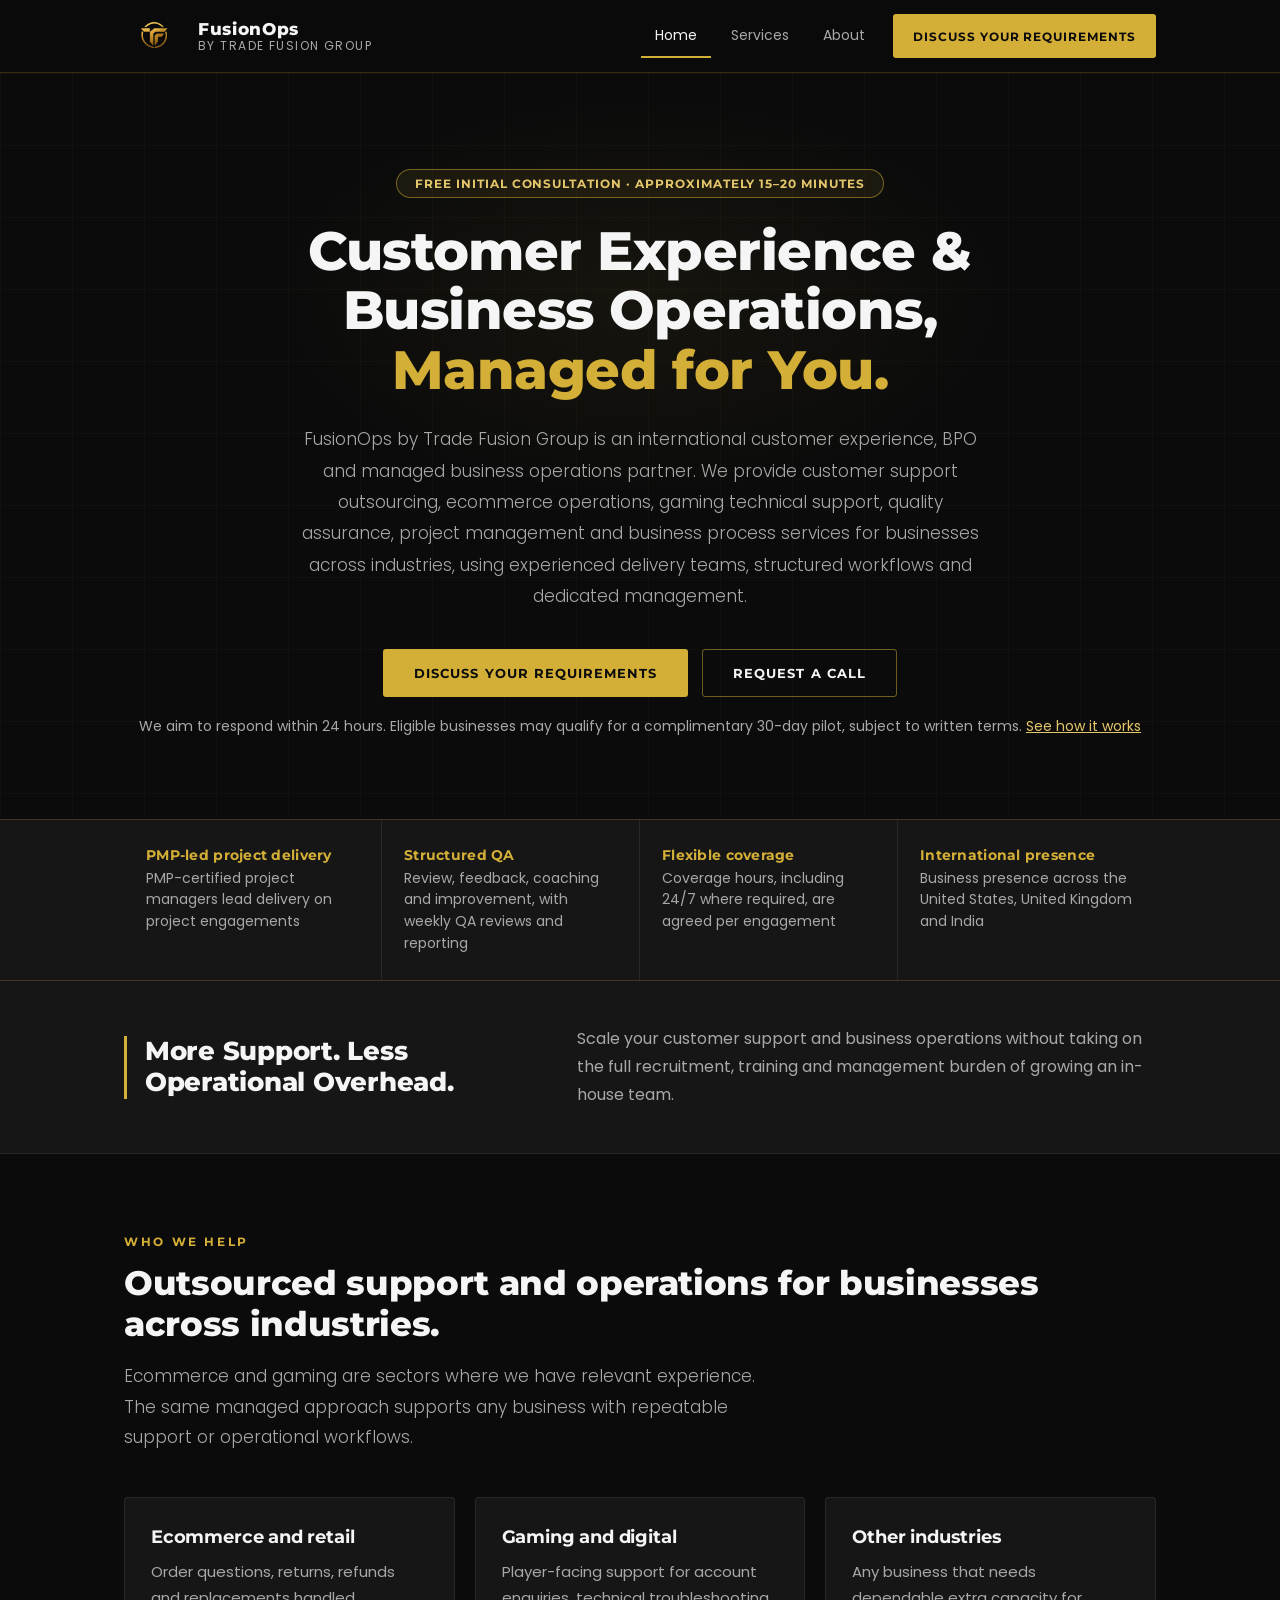
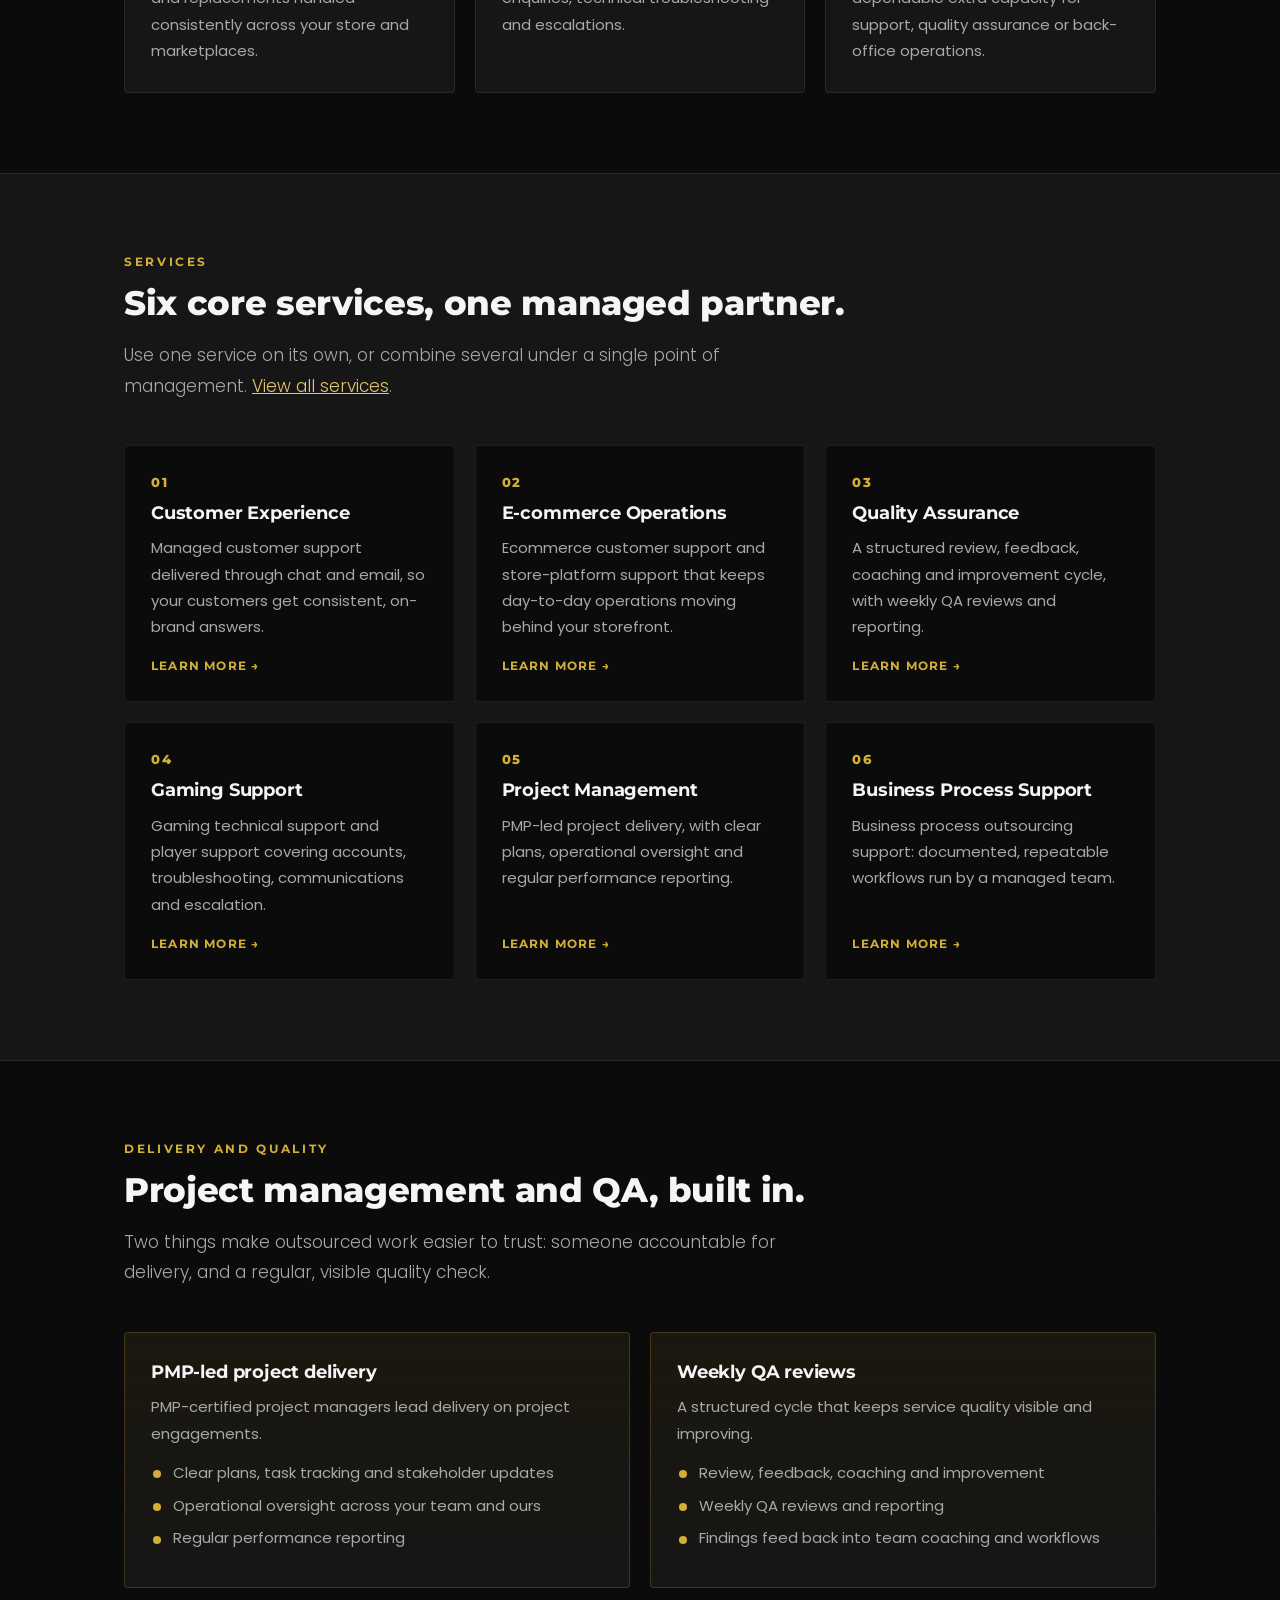
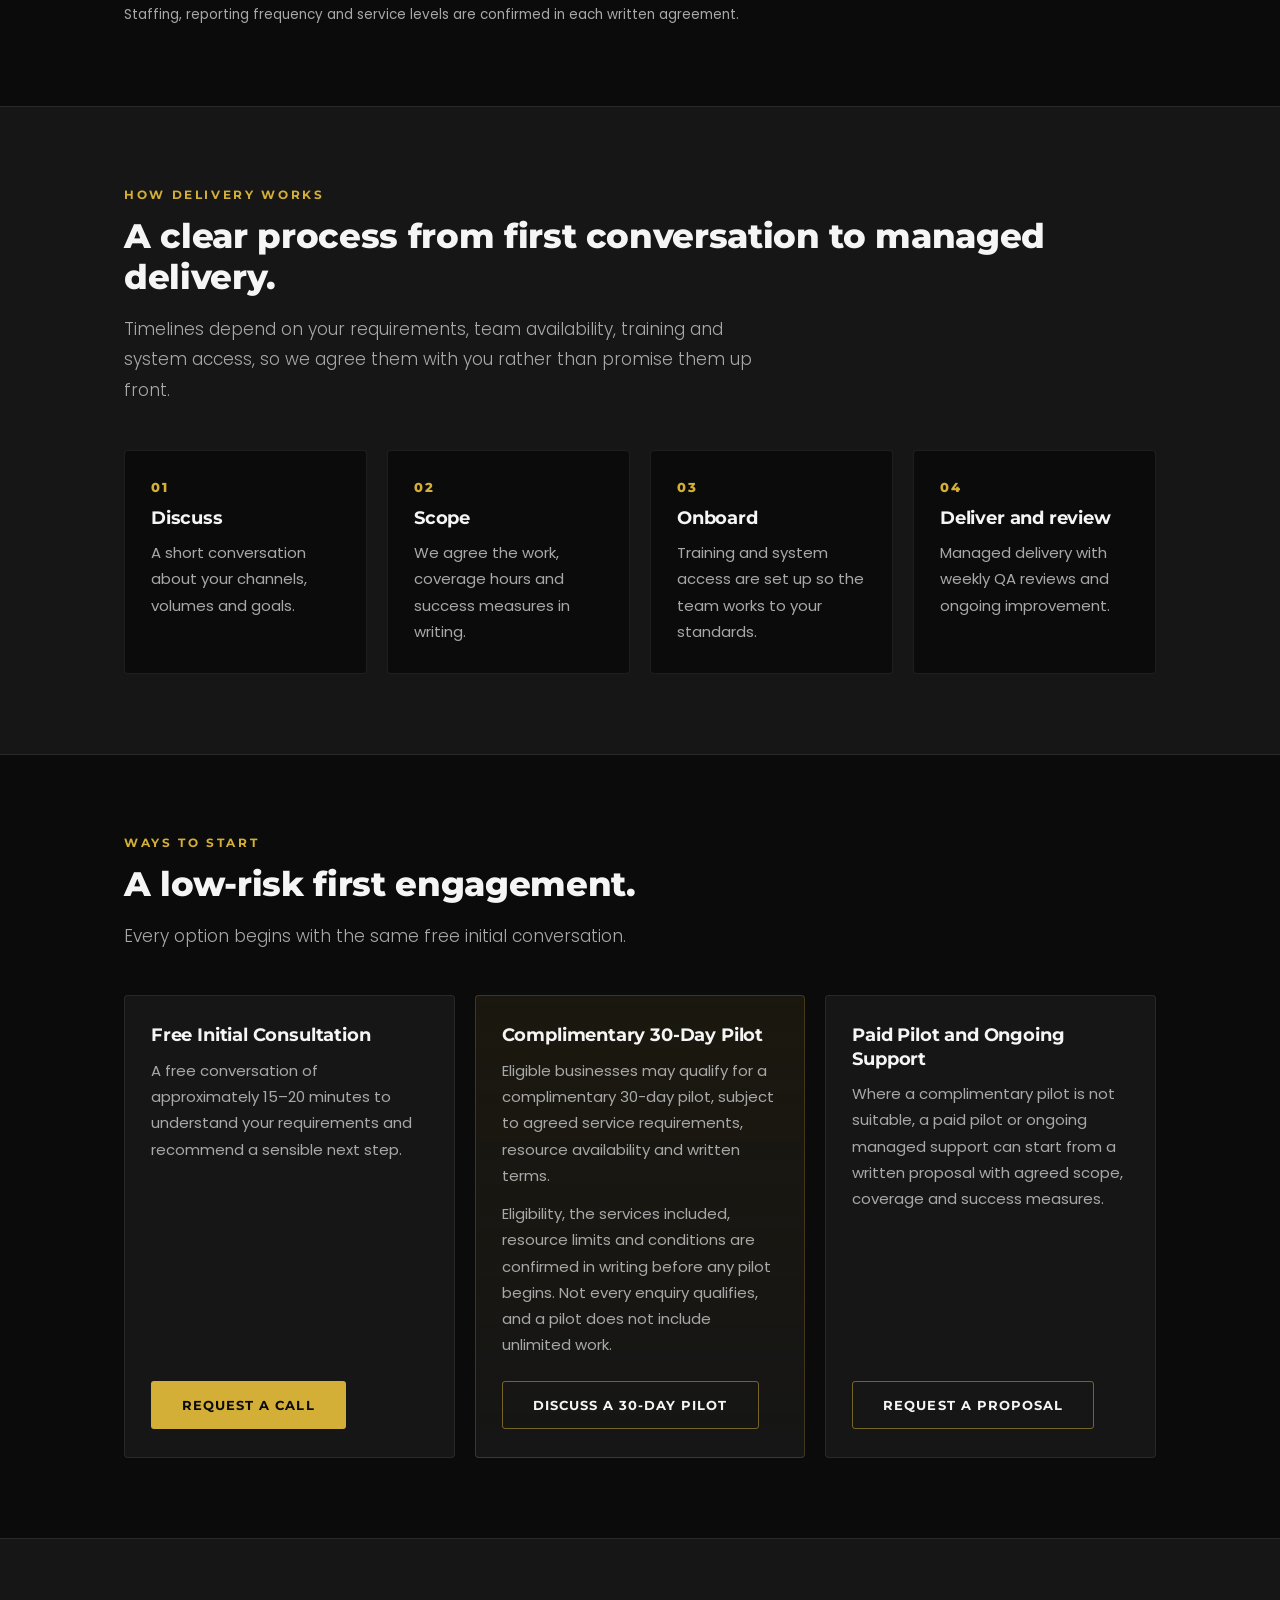
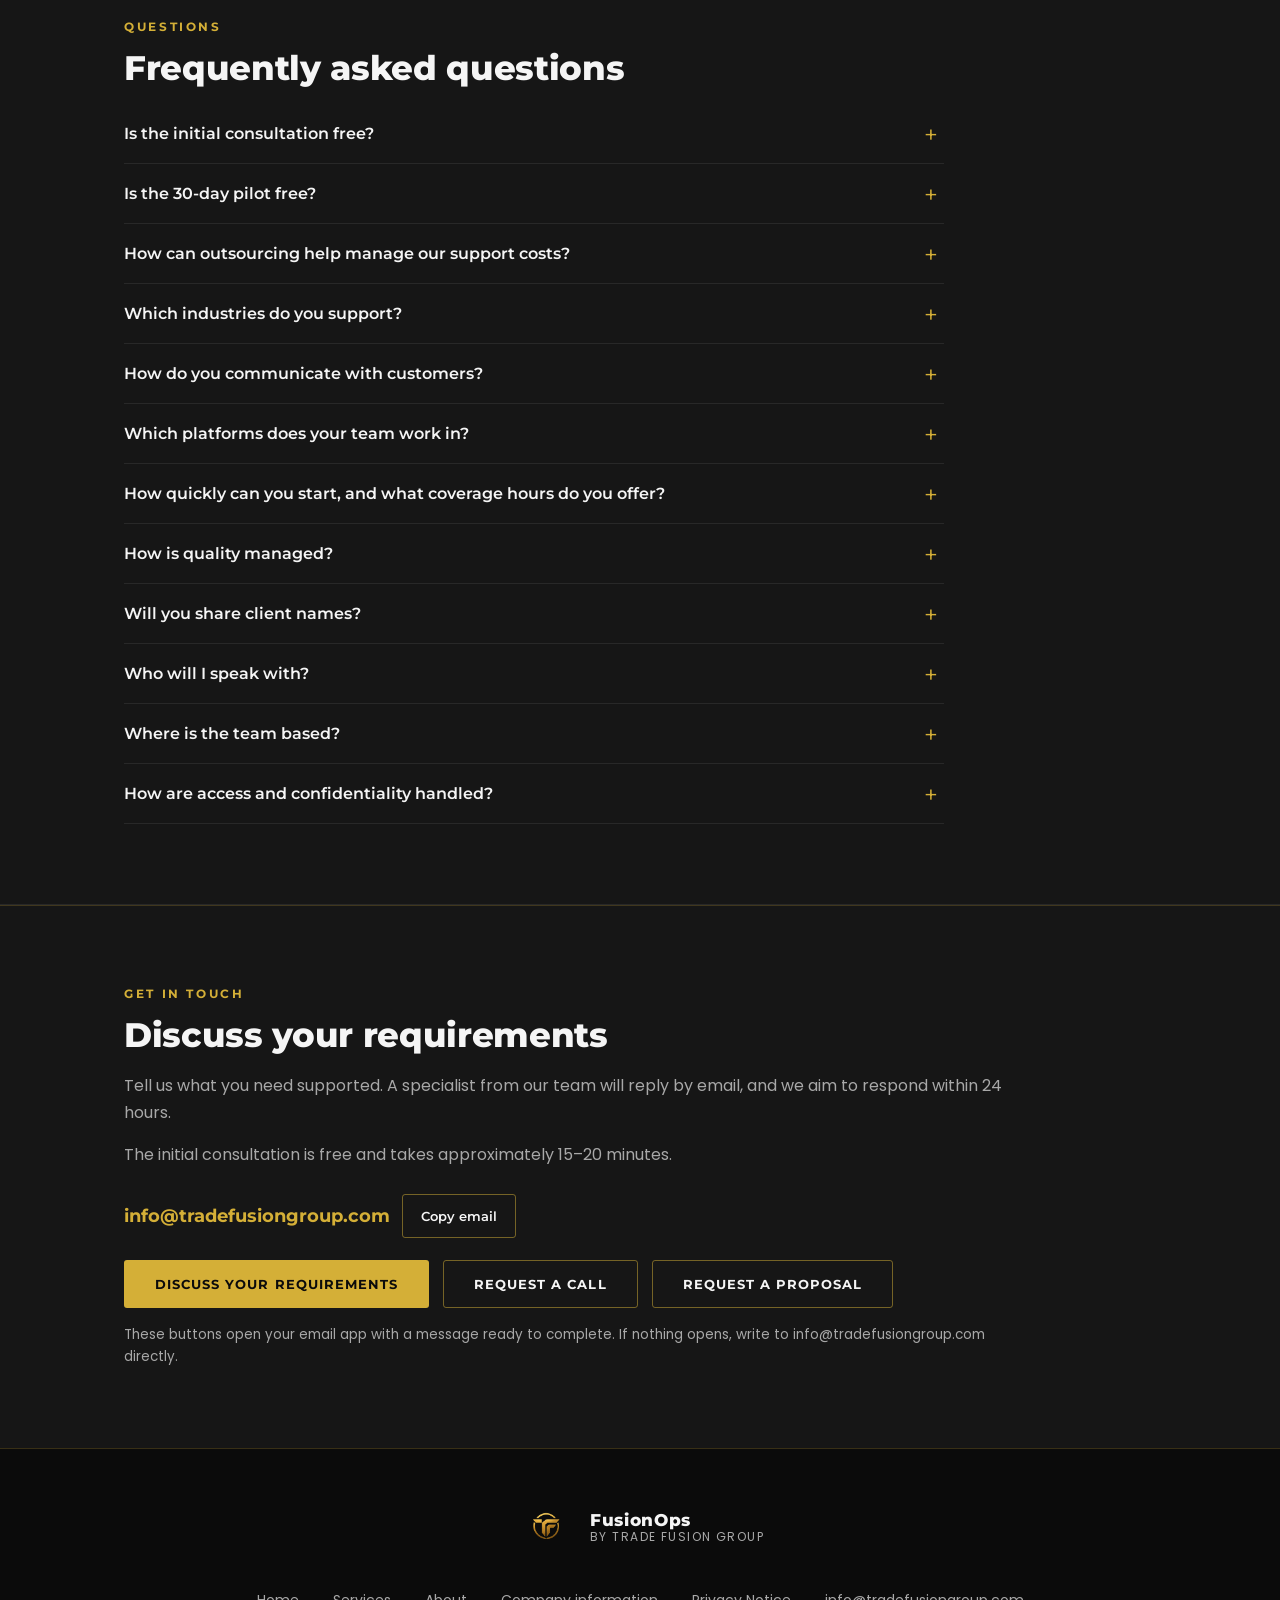
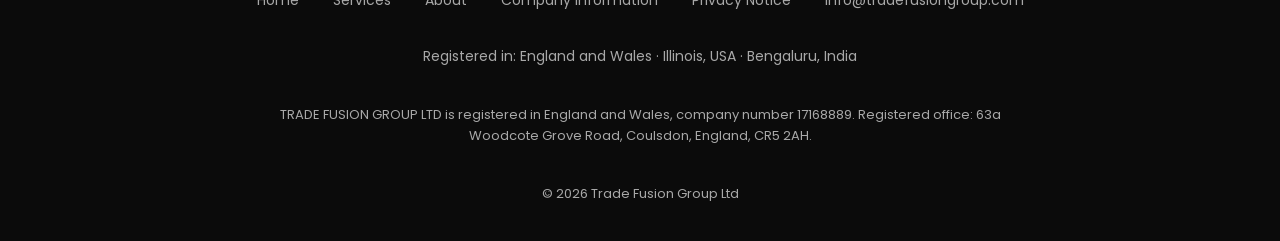
==== commit bf26f9d6: "Add legal details, company information and privacy notice." ====
--- a/index.html
+++ b/index.html
@@ -191,10 +191,10 @@
 <span class="brand-text"><span class="brand-name">FusionOps</span> <span class="brand-by">by Trade Fusion Group</span></span>
 </a>
 <nav aria-label="Footer"><ul>
-<li><a href="">Home</a></li><li><a href="services/">Services</a></li><li><a href="about/">About</a></li><li><a href="mailto:info@tradefusiongroup.com">info@tradefusiongroup.com</a></li>
+<li><a href="">Home</a></li><li><a href="services/">Services</a></li><li><a href="about/">About</a></li><li><a href="company-information/">Company information</a></li><li><a href="privacy/">Privacy Notice</a></li><li><a href="mailto:info@tradefusiongroup.com">info@tradefusiongroup.com</a></li>
 </ul></nav>
-<p class="reg">Registered in: England and Wales · Illinois, USA · Bengaluru, India</p>
-<p class="copy-line">© 2026 Trade Fusion Group</p>
+<p class="reg">Registered in: England and Wales · Illinois, USA · Bengaluru, India</p><p class="reg2">TRADE FUSION GROUP LTD is registered in England and Wales, company number 17168889. Registered office: 63a Woodcote Grove Road, Coulsdon, England, CR5 2AH.</p>
+<p class="copy-line">© 2026 Trade Fusion Group Ltd</p>
 </div>
 </footer>
 <script>
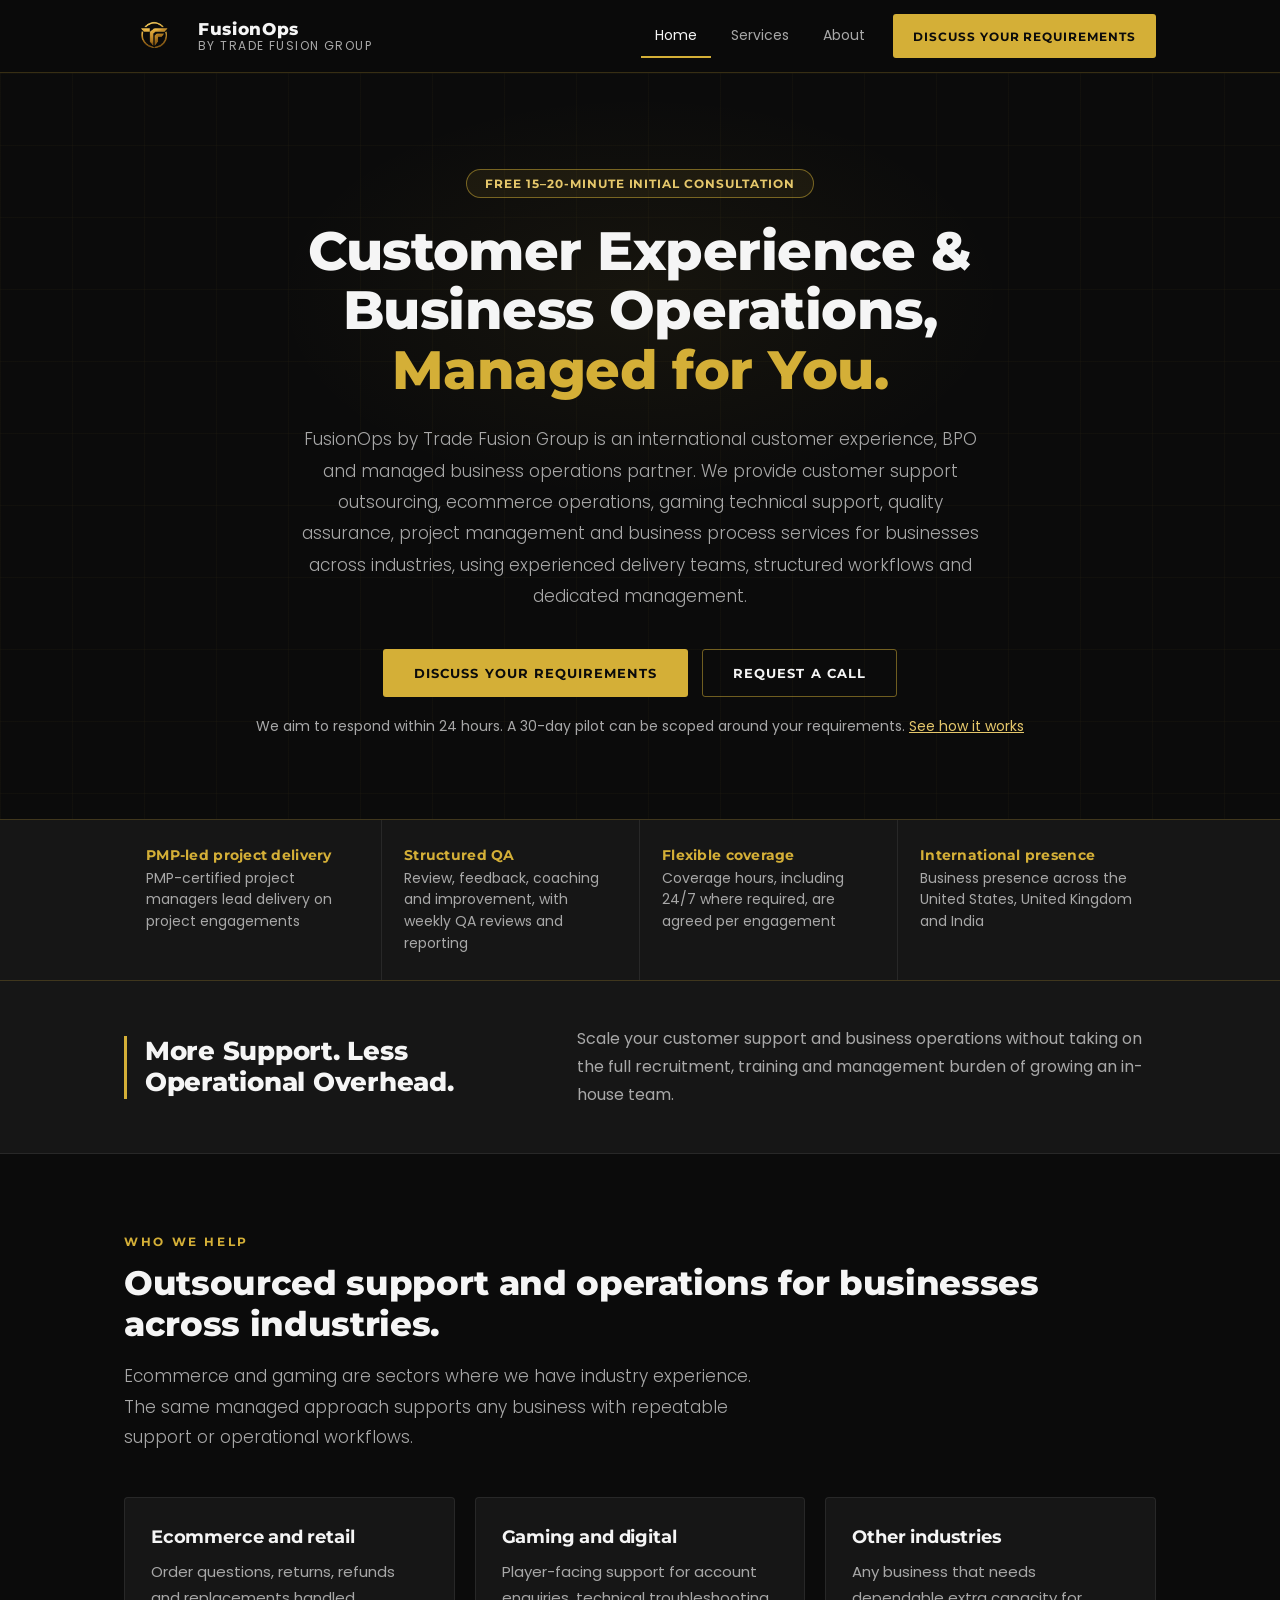
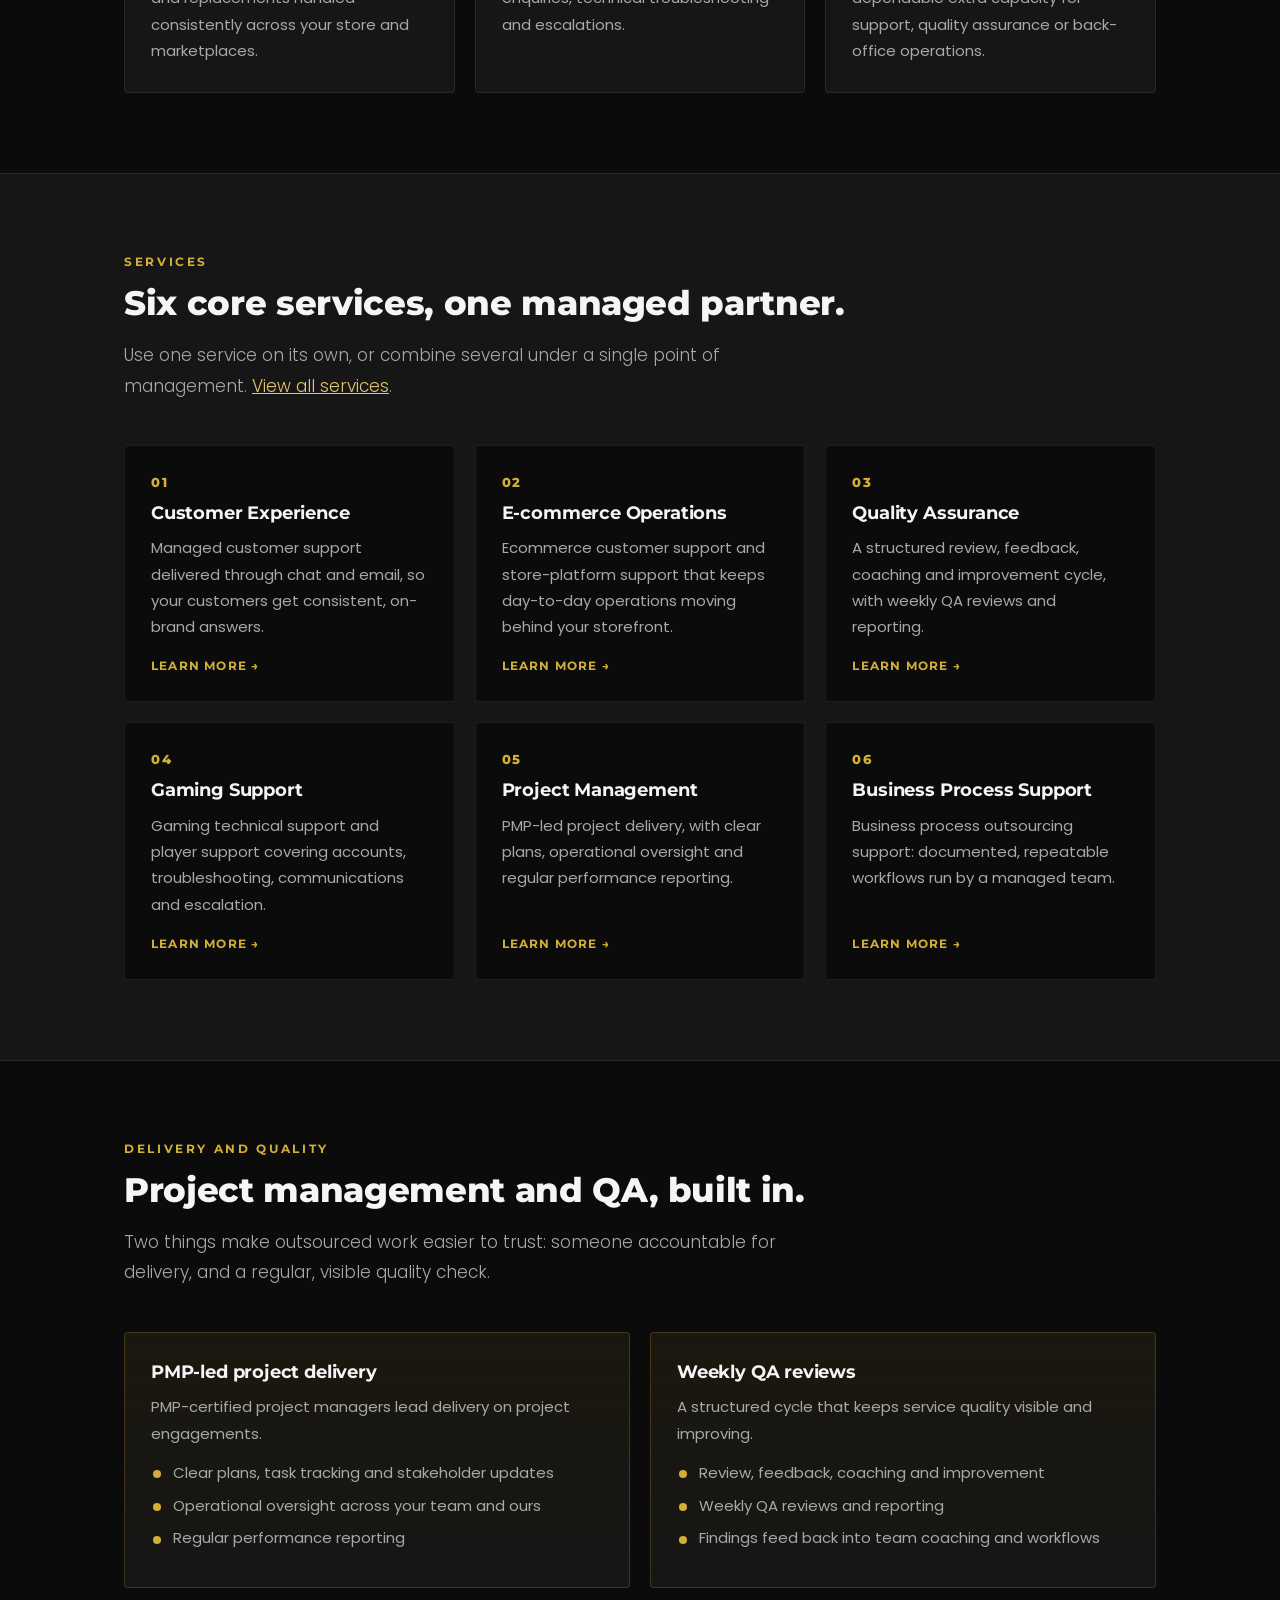
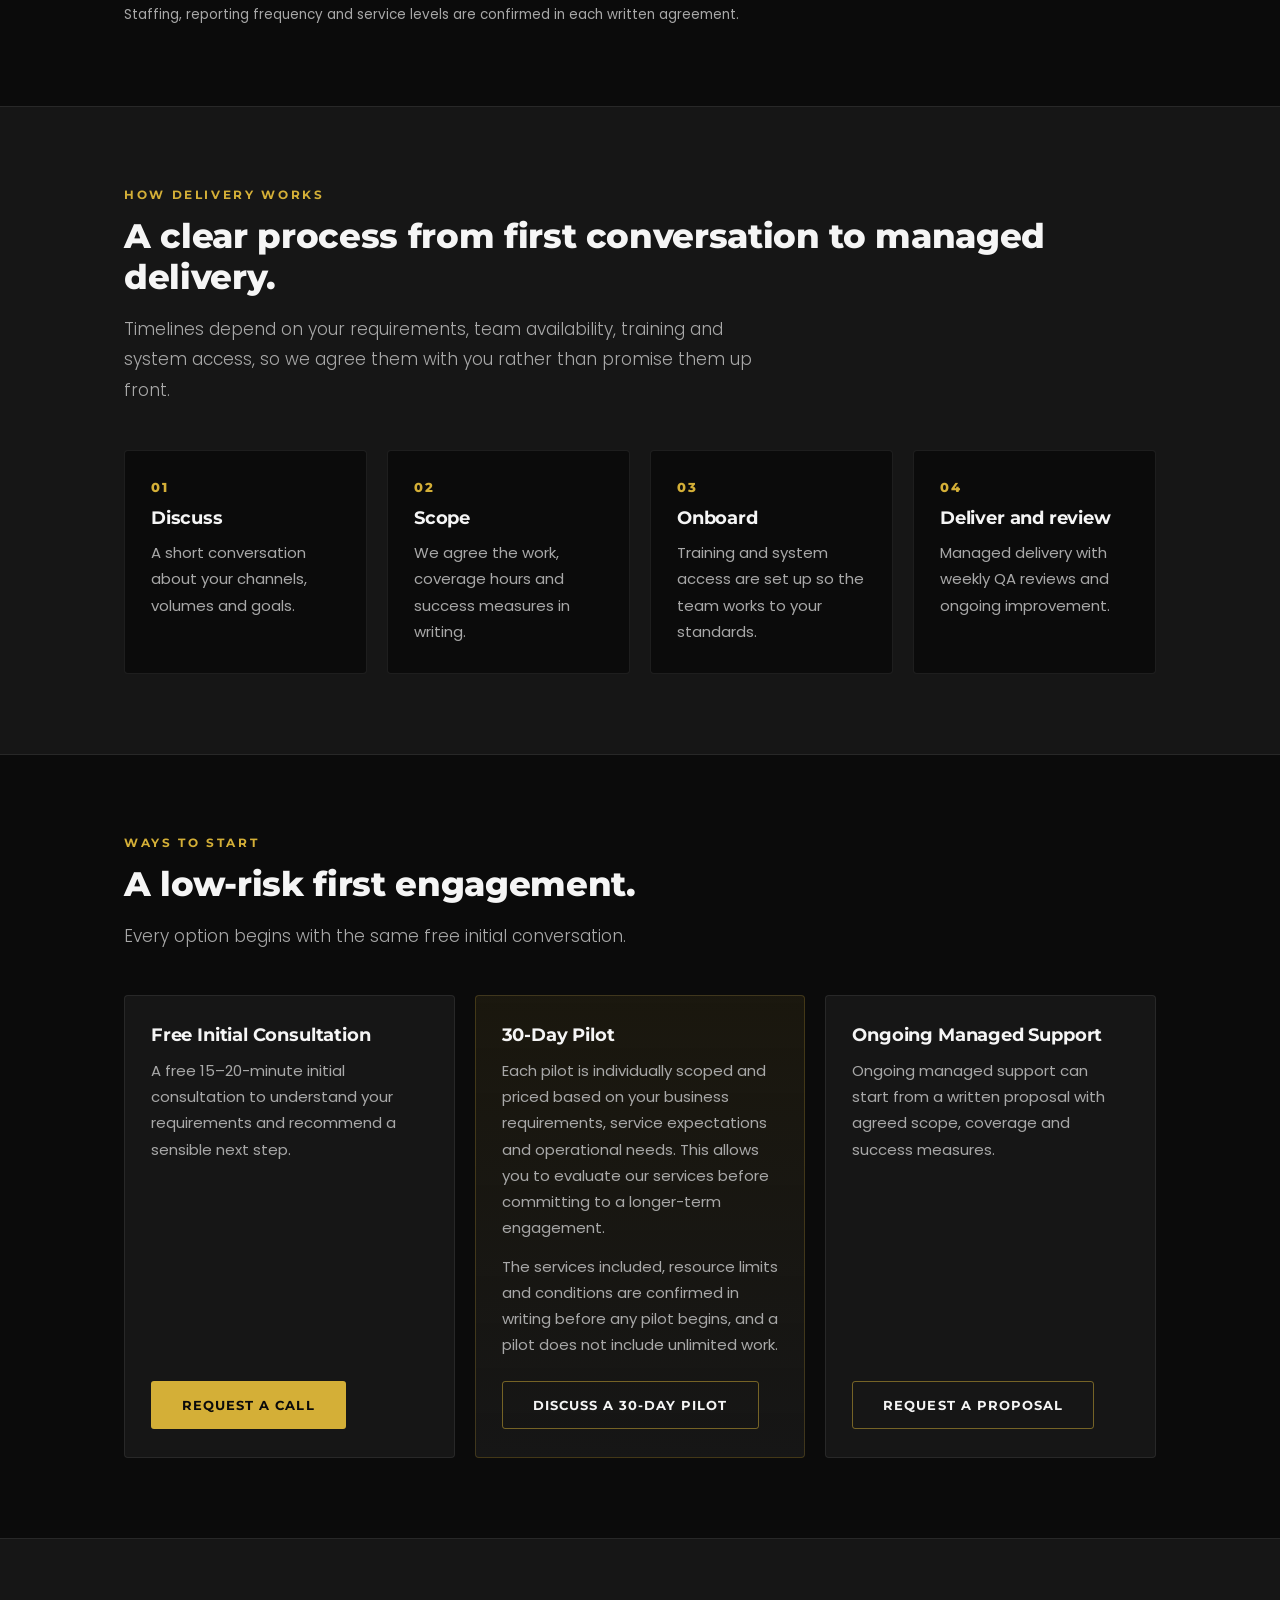
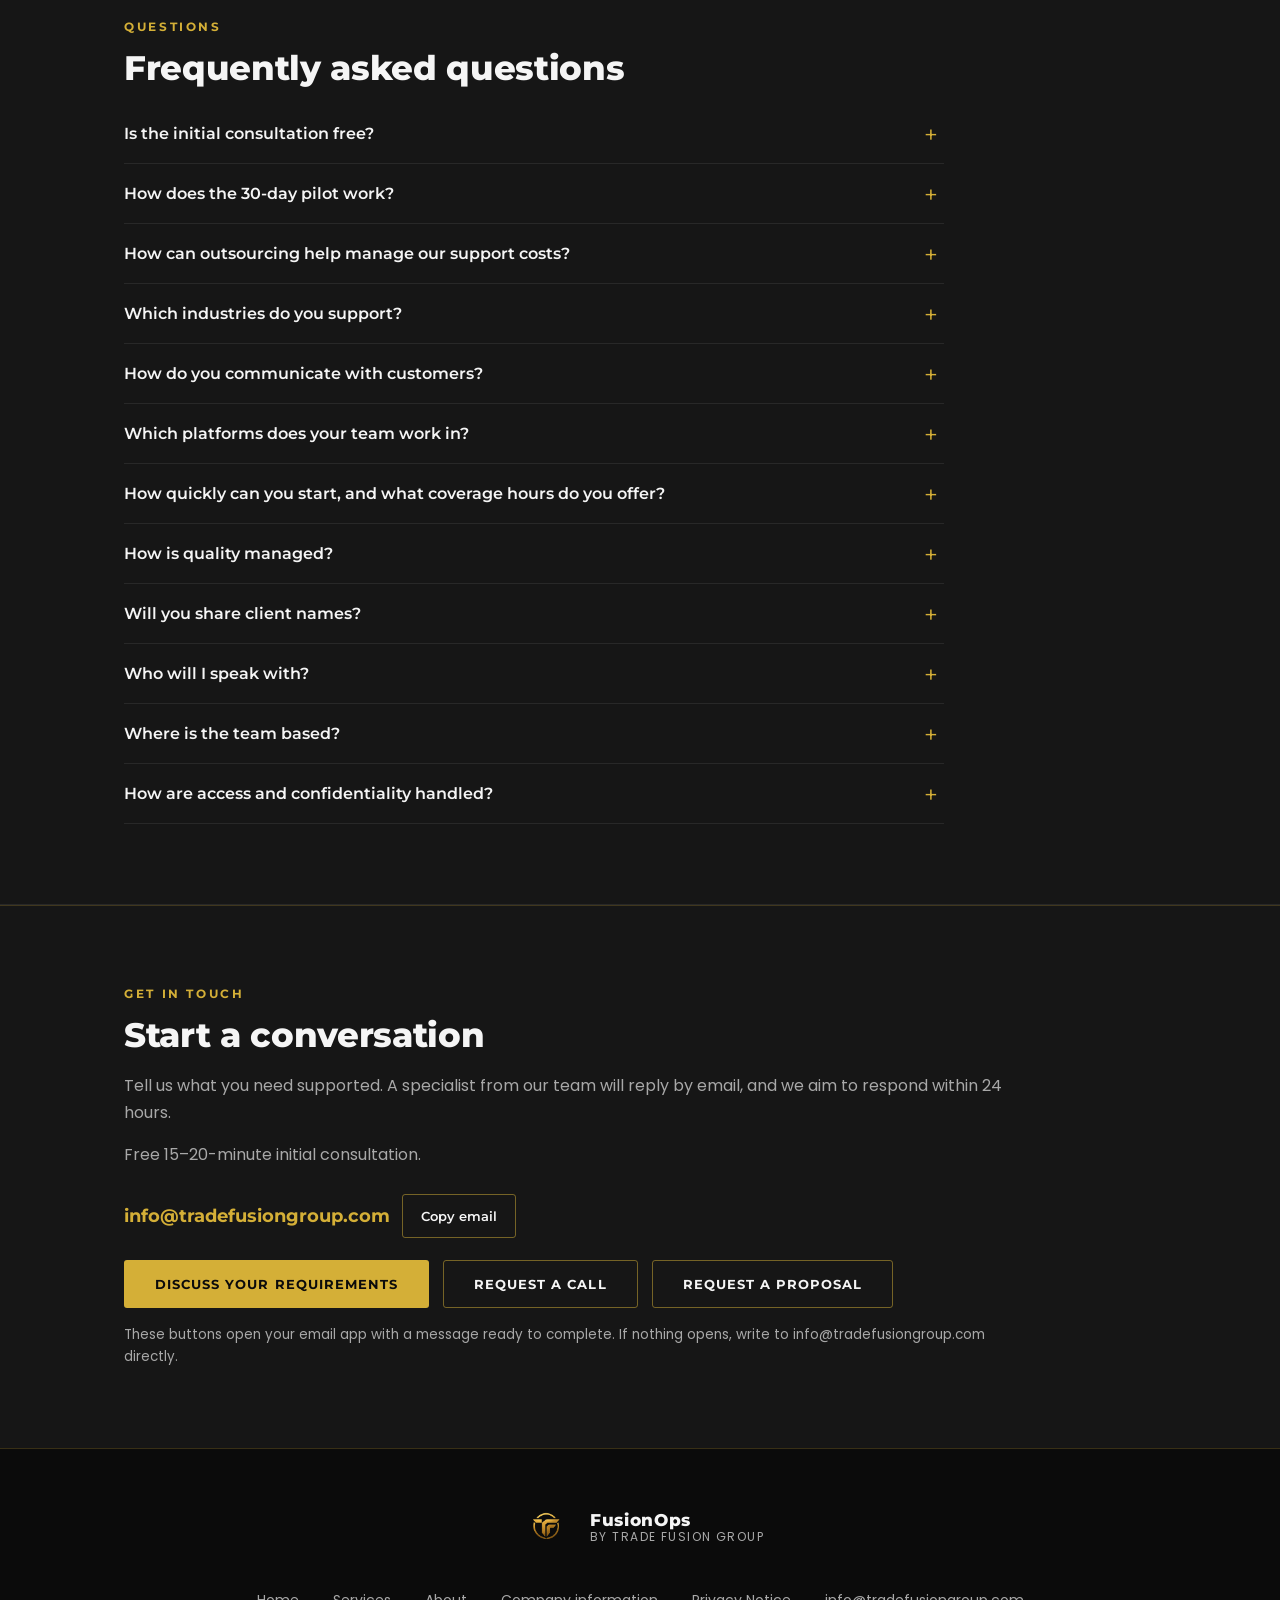
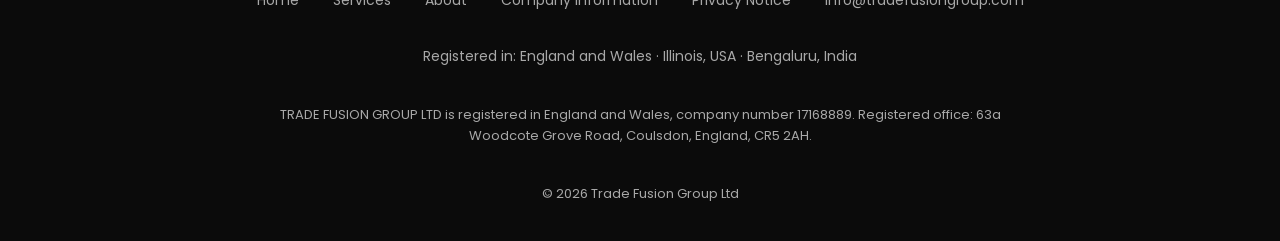
==== commit 99238b17: "Final Edit" ====
--- a/index.html
+++ b/index.html
@@ -44,14 +44,14 @@
 <main id="main">
 <section class="hero">
 <div class="wrap">
-<p class="pill">Free initial consultation · approximately 15–20 minutes</p>
+<p class="pill">Free 15–20-minute initial consultation</p>
 <h1>Customer Experience &amp; Business Operations, <em>Managed for You.</em></h1>
 <p class="sub">FusionOps by Trade Fusion Group is an international customer experience, BPO and managed business operations partner. We provide customer support outsourcing, ecommerce operations, gaming technical support, quality assurance, project management and business process services for businesses across industries, using experienced delivery teams, structured workflows and dedicated management.</p>
 <div class="btn-row">
 <a class="btn btn-gold" href="mailto:info@tradefusiongroup.com?subject=Discuss%20Your%20Requirements%20%E2%80%94%20FusionOps&body=Hello%20FusionOps%20Team%2C%0A%0AI%20would%20like%20to%20discuss%20our%20requirements.%0A%0AName%3A%0ACompany%3A%0AWhat%20support%20do%20you%20need%3A%0ABest%20way%20or%20time%20to%20reach%20me%3A%0A%0AThank%20you.">Discuss Your Requirements</a>
 <a class="btn btn-line" href="mailto:info@tradefusiongroup.com?subject=Request%20for%20a%20Discovery%20Call%20%E2%80%94%20FusionOps&body=Hello%20FusionOps%20Team%2C%0A%0AI%20would%20like%20to%20arrange%20a%20call%20to%20discuss%20your%20services.%0A%0AName%3A%0ACompany%3A%0AService%20Required%3A%0APreferred%20Date%20and%20Time%3A%0ATime%20Zone%3A%0A%0AThank%20you.">Request a Call</a>
 </div>
-<p class="note">We aim to respond within 24 hours. Eligible businesses may qualify for a complimentary 30-day pilot, subject to written terms. <a href="#pilot">See how it works</a></p>
+<p class="note">We aim to respond within 24 hours. A 30-day pilot can be scoped around your requirements. <a href="#pilot">See how it works</a></p>
 </div>
 </section>
 
@@ -75,7 +75,7 @@
 <div class="wrap">
 <span class="eyebrow">Who we help</span>
 <h2 id="who-h">Outsourced support and operations for businesses across industries.</h2>
-<p class="lead">Ecommerce and gaming are sectors where we have relevant experience. The same managed approach supports any business with repeatable support or operational workflows.</p>
+<p class="lead">Ecommerce and gaming are sectors where we have industry experience. The same managed approach supports any business with repeatable support or operational workflows.</p>
 <div class="grid g3">
 <div class="card"><h3>Ecommerce and retail</h3><p>Order questions, returns, refunds and replacements handled consistently across your store and marketplaces.</p></div>
 <div class="card"><h3>Gaming and digital</h3><p>Player-facing support for account enquiries, technical troubleshooting and escalations.</p></div>
@@ -131,14 +131,14 @@
 <p class="lead">Every option begins with the same free initial conversation.</p>
 <div class="grid g3">
 <div class="card"><h3>Free Initial Consultation</h3>
-<p>A free conversation of approximately 15–20 minutes to understand your requirements and recommend a sensible next step.</p>
+<p>A free 15–20-minute initial consultation to understand your requirements and recommend a sensible next step.</p>
 <div class="btn-row" style="margin-top:auto;padding-top:22px"><a class="btn btn-gold" href="mailto:info@tradefusiongroup.com?subject=Request%20for%20a%20Discovery%20Call%20%E2%80%94%20FusionOps&body=Hello%20FusionOps%20Team%2C%0A%0AI%20would%20like%20to%20arrange%20a%20call%20to%20discuss%20your%20services.%0A%0AName%3A%0ACompany%3A%0AService%20Required%3A%0APreferred%20Date%20and%20Time%3A%0ATime%20Zone%3A%0A%0AThank%20you.">Request a Call</a></div></div>
-<div class="card feature"><h3>Complimentary 30-Day Pilot</h3>
-<p>Eligible businesses may qualify for a complimentary 30-day pilot, subject to agreed service requirements, resource availability and written terms.</p>
-<p class="small" style="margin-top:12px">Eligibility, the services included, resource limits and conditions are confirmed in writing before any pilot begins. Not every enquiry qualifies, and a pilot does not include unlimited work.</p>
+<div class="card feature"><h3>30-Day Pilot</h3>
+<p>Each pilot is individually scoped and priced based on your business requirements, service expectations and operational needs. This allows you to evaluate our services before committing to a longer-term engagement.</p>
+<p class="small" style="margin-top:12px">The services included, resource limits and conditions are confirmed in writing before any pilot begins, and a pilot does not include unlimited work.</p>
 <div class="btn-row" style="margin-top:auto;padding-top:22px"><a class="btn btn-line" href="mailto:info@tradefusiongroup.com?subject=30-Day%20Pilot%20Enquiry%20%E2%80%94%20FusionOps&body=Hello%20FusionOps%20Team%2C%0A%0AI%20would%20like%20to%20discuss%20a%2030-day%20pilot.%20I%20understand%20that%20eligibility%2C%20services%20included%2C%20resource%20limits%20and%20conditions%20are%20confirmed%20in%20writing%20before%20any%20pilot%20begins.%0A%0AName%3A%0ACompany%3A%0AService%20Required%3A%0ADescription%20of%20the%20workload%20%28channels%2C%20approximate%20volume%29%3A%0ATools%20or%20platforms%20we%20use%3A%0APreferred%20start%20timeframe%3A%0A%0AThank%20you.">Discuss a 30-Day Pilot</a></div></div>
-<div class="card"><h3>Paid Pilot and Ongoing Support</h3>
-<p>Where a complimentary pilot is not suitable, a paid pilot or ongoing managed support can start from a written proposal with agreed scope, coverage and success measures.</p>
+<div class="card"><h3>Ongoing Managed Support</h3>
+<p>Ongoing managed support can start from a written proposal with agreed scope, coverage and success measures.</p>
 <div class="btn-row" style="margin-top:auto;padding-top:22px"><a class="btn btn-line" href="mailto:info@tradefusiongroup.com?subject=FusionOps%20%E2%80%94%20Business%20Support%20Proposal%20Enquiry&body=Hello%20FusionOps%20Team%2C%0A%0AI%20would%20like%20to%20request%20a%20proposal.%0A%0AName%3A%0ACompany%3A%0AService%20Required%3A%0ABrief%20description%20of%20the%20work%3A%0APreferred%20start%20date%3A%0ATools%20or%20platforms%20we%20use%3A%0A%0AThank%20you.">Request a Proposal</a></div></div>
 </div>
 </div>
@@ -149,15 +149,15 @@
 <span class="eyebrow">Questions</span>
 <h2 id="faq-h">Frequently asked questions</h2>
 <div class="faq">
-<details><summary>Is the initial consultation free?</summary><p>Yes. The initial consultation is free and takes approximately 15–20 minutes.</p></details>
-<details><summary>Is the 30-day pilot free?</summary><p>Eligible businesses may qualify for a complimentary 30-day pilot, subject to agreed service requirements, resource availability and written terms. Eligibility, the services included, resource limits and conditions are confirmed in writing before any pilot begins. Not every enquiry qualifies, and a pilot does not include unlimited work. Paid pilots and ongoing managed support are also available.</p></details>
+<details><summary>Is the initial consultation free?</summary><p>Yes. The 15–20-minute initial consultation is free.</p></details>
+<details><summary>How does the 30-day pilot work?</summary><p>Each pilot is individually scoped and priced based on your business requirements, service expectations and operational needs. This allows you to evaluate our services before committing to a longer-term engagement.</p></details>
 <details><summary>How can outsourcing help manage our support costs?</summary><p>FusionOps can help reduce the need for additional in-house recruitment, training and day-to-day supervision, and can scale capacity with your workload instead of adding fixed staffing overheads. We tailor the delivery model to your workload, coverage requirements and budget. We do not quote savings percentages, because the right model depends on your situation.</p></details>
-<details><summary>Which industries do you support?</summary><p>Our services support businesses across many industries. Ecommerce and gaming are sectors where we have relevant experience, and we scope each engagement around your own workflows.</p></details>
+<details><summary>Which industries do you support?</summary><p>Our services support businesses across many industries. Ecommerce and gaming are sectors where we have industry experience, and we scope each engagement around your own workflows.</p></details>
 <details><summary>How do you communicate with customers?</summary><p>Our support is delivered through chat and email. We do not provide voice support.</p></details>
 <details><summary>Which platforms does your team work in?</summary><p>Our team has demonstrated experience with Gorgias, Zendesk, Freshdesk, Shopify, Amazon, Flipkart and Discord for support and ecommerce, and Asana, Microsoft Teams, Trello and Microsoft Project for project work. After onboarding, we also support client-hosted or in-house systems and other platforms. See the <a href="services/#platforms">full platform list</a>.</p></details>
 <details><summary>How quickly can you start, and what coverage hours do you offer?</summary><p>Onboarding timelines are agreed based on your requirements, team availability, training and system access. Coverage hours, including 24/7 where required, are agreed per engagement.</p></details>
 <details><summary>How is quality managed?</summary><p>Our <a href="services/#quality-assurance">QA process</a> follows a cycle of review, feedback, coaching and improvement, with weekly QA reviews and reporting. Staffing, reporting frequency and service levels are confirmed in each written agreement.</p></details>
-<details><summary>Will you share client names?</summary><p>Our clients' identities are confidential, so we do not publish client names, logos or results. We are happy to discuss relevant experience in general terms on a call.</p></details>
+<details><summary>Will you share client names?</summary><p>Our clients' identities are confidential, so we do not publish client names, logos or results. We are happy to discuss our experience in general terms on a call.</p></details>
 <details><summary>Who will I speak with?</summary><p>A specialist from our team will reply to your email. On project engagements, delivery is led by PMP-certified project managers.</p></details>
 <details><summary>Where is the team based?</summary><p>Our specialists work remotely from several countries, including India. We coordinate working hours to suit your United States or United Kingdom business day.</p></details>
 <details><summary>How are access and confidentiality handled?</summary><p>Access arrangements and confidentiality terms are agreed in writing before work starts, and the team works within the systems and permissions you grant.</p></details>
@@ -167,9 +167,9 @@
 <section class="contact" id="contact" aria-labelledby="contact-h">
 <div class="wrap"><div class="box">
 <span class="eyebrow">Get in touch</span>
-<h2 id="contact-h">Discuss your requirements</h2>
+<h2 id="contact-h">Start a conversation</h2>
 <p class="muted">Tell us what you need supported. A specialist from our team will reply by email, and we aim to respond within 24 hours.</p>
-<p class="muted">The initial consultation is free and takes approximately 15–20 minutes.</p>
+<p class="muted">Free 15–20-minute initial consultation.</p>
 <div class="mail-line">
 <a class="mail-addr" href="mailto:info@tradefusiongroup.com">info@tradefusiongroup.com</a>
 <button class="copy" type="button" data-copy="info@tradefusiongroup.com">Copy email</button>
--- a/styles.css
+++ b/styles.css
@@ -109,10 +109,13 @@
 .svc h2{margin-bottom:12px}
 .svc .intro{color:var(--muted);font-size:16px;line-height:1.8}
 .qa-steps{display:grid;grid-template-columns:repeat(4,1fr);gap:14px;margin:24px 0 10px;list-style:none;counter-reset:q}
-.qa-steps li{counter-increment:q;border:1px solid var(--gold-border);border-radius:4px;padding:16px;font:700 14px var(--fh);color:var(--white)}
+.qa-steps li{counter-increment:q;border:0;border-left:2px solid var(--gold-border);border-radius:0;padding:2px 0 2px 14px;font:700 14px var(--fh);color:var(--white)}
 .qa-steps li::before{content:"0" counter(q);display:block;font-size:12px;color:var(--gold);letter-spacing:.14em;margin-bottom:6px}
 .chips{display:flex;flex-wrap:wrap;gap:10px;list-style:none;margin:14px 0 6px}
 .chips li{border:1px solid var(--gold-border);border-radius:100px;padding:6px 16px;font-size:14px;color:var(--white);background:var(--gold-soft)}
+.chips.plain{gap:6px 20px}
+.chips.plain li{border:0;border-radius:0;background:none;padding:0;color:var(--white)}
+.chips.plain li::before{content:"\2022";color:var(--gold);margin-right:8px}
 .small{font-size:13.5px;color:var(--muted);line-height:1.65;margin-top:16px}
 .stages{list-style:none;counter-reset:s;display:grid;grid-template-columns:repeat(3,1fr);gap:20px}
 .stages li{counter-increment:s;background:var(--black);border:1px solid var(--border);border-radius:4px;padding:24px 22px}
